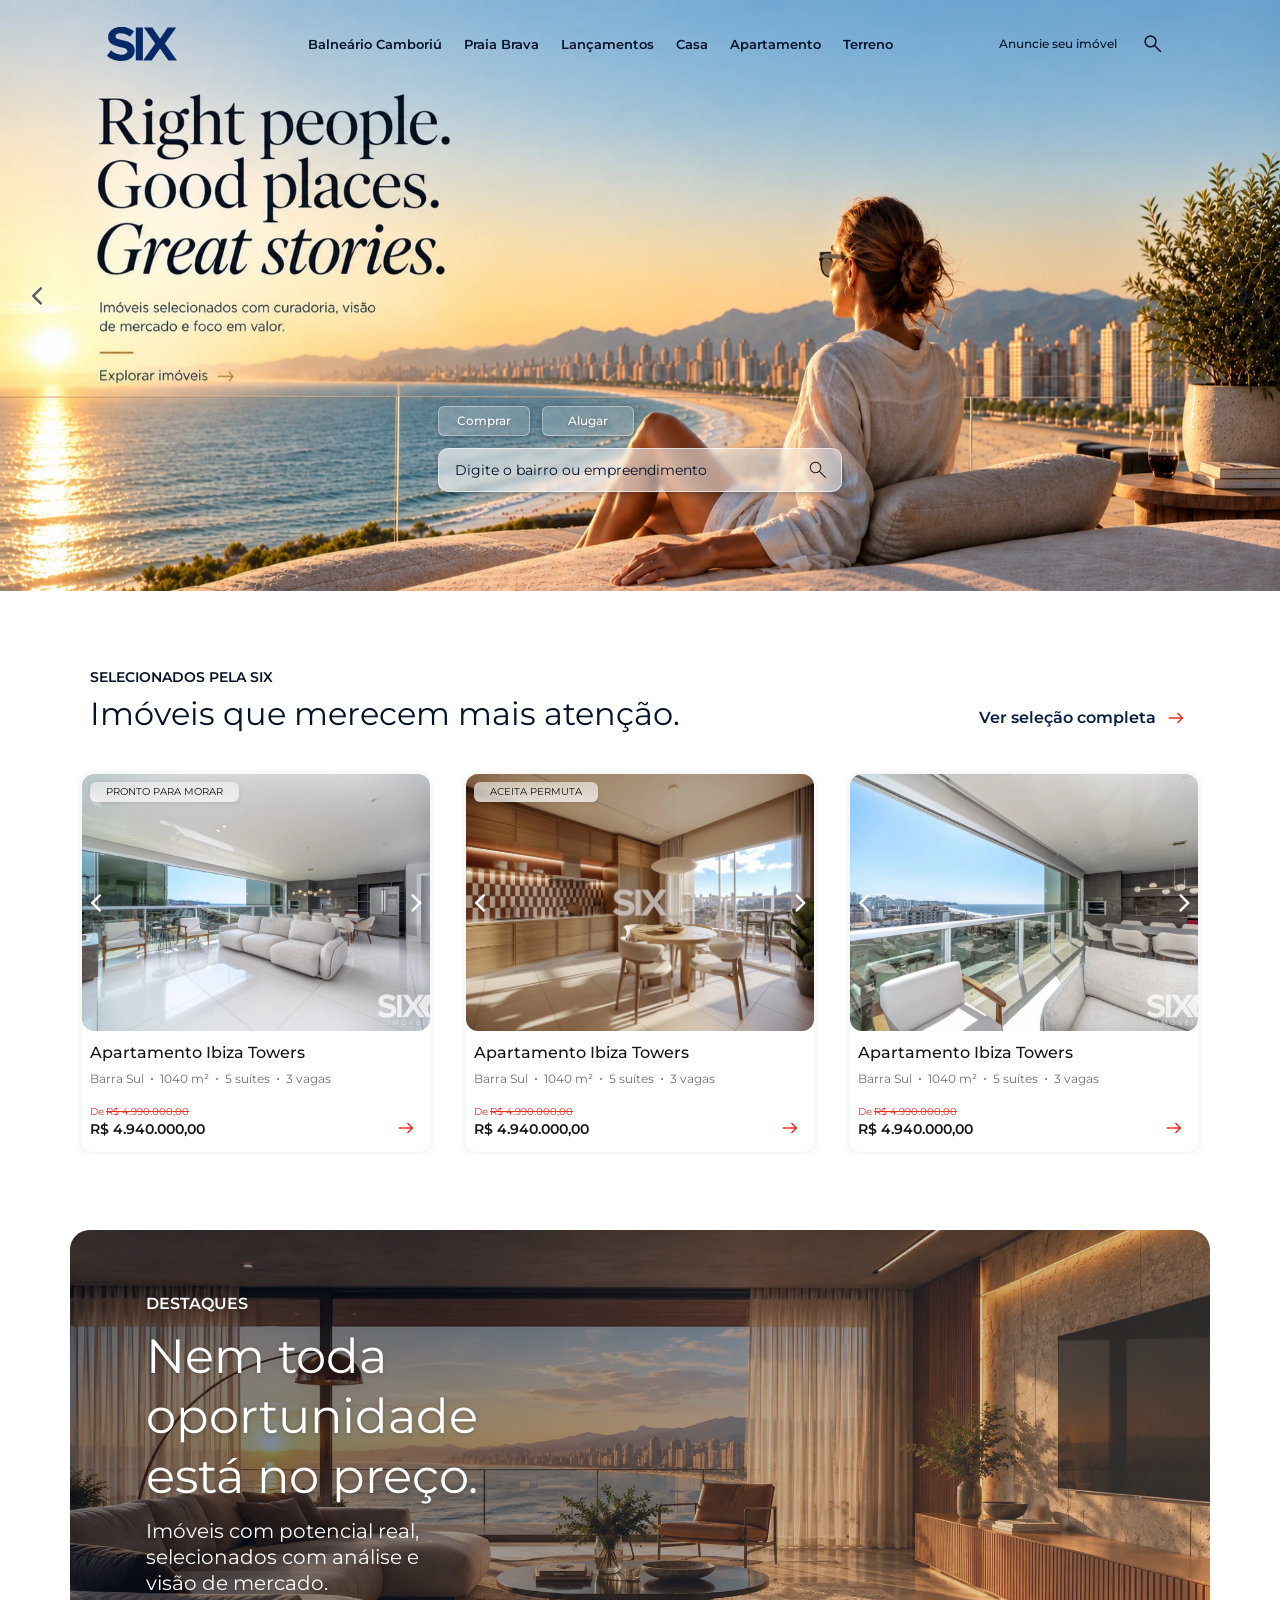
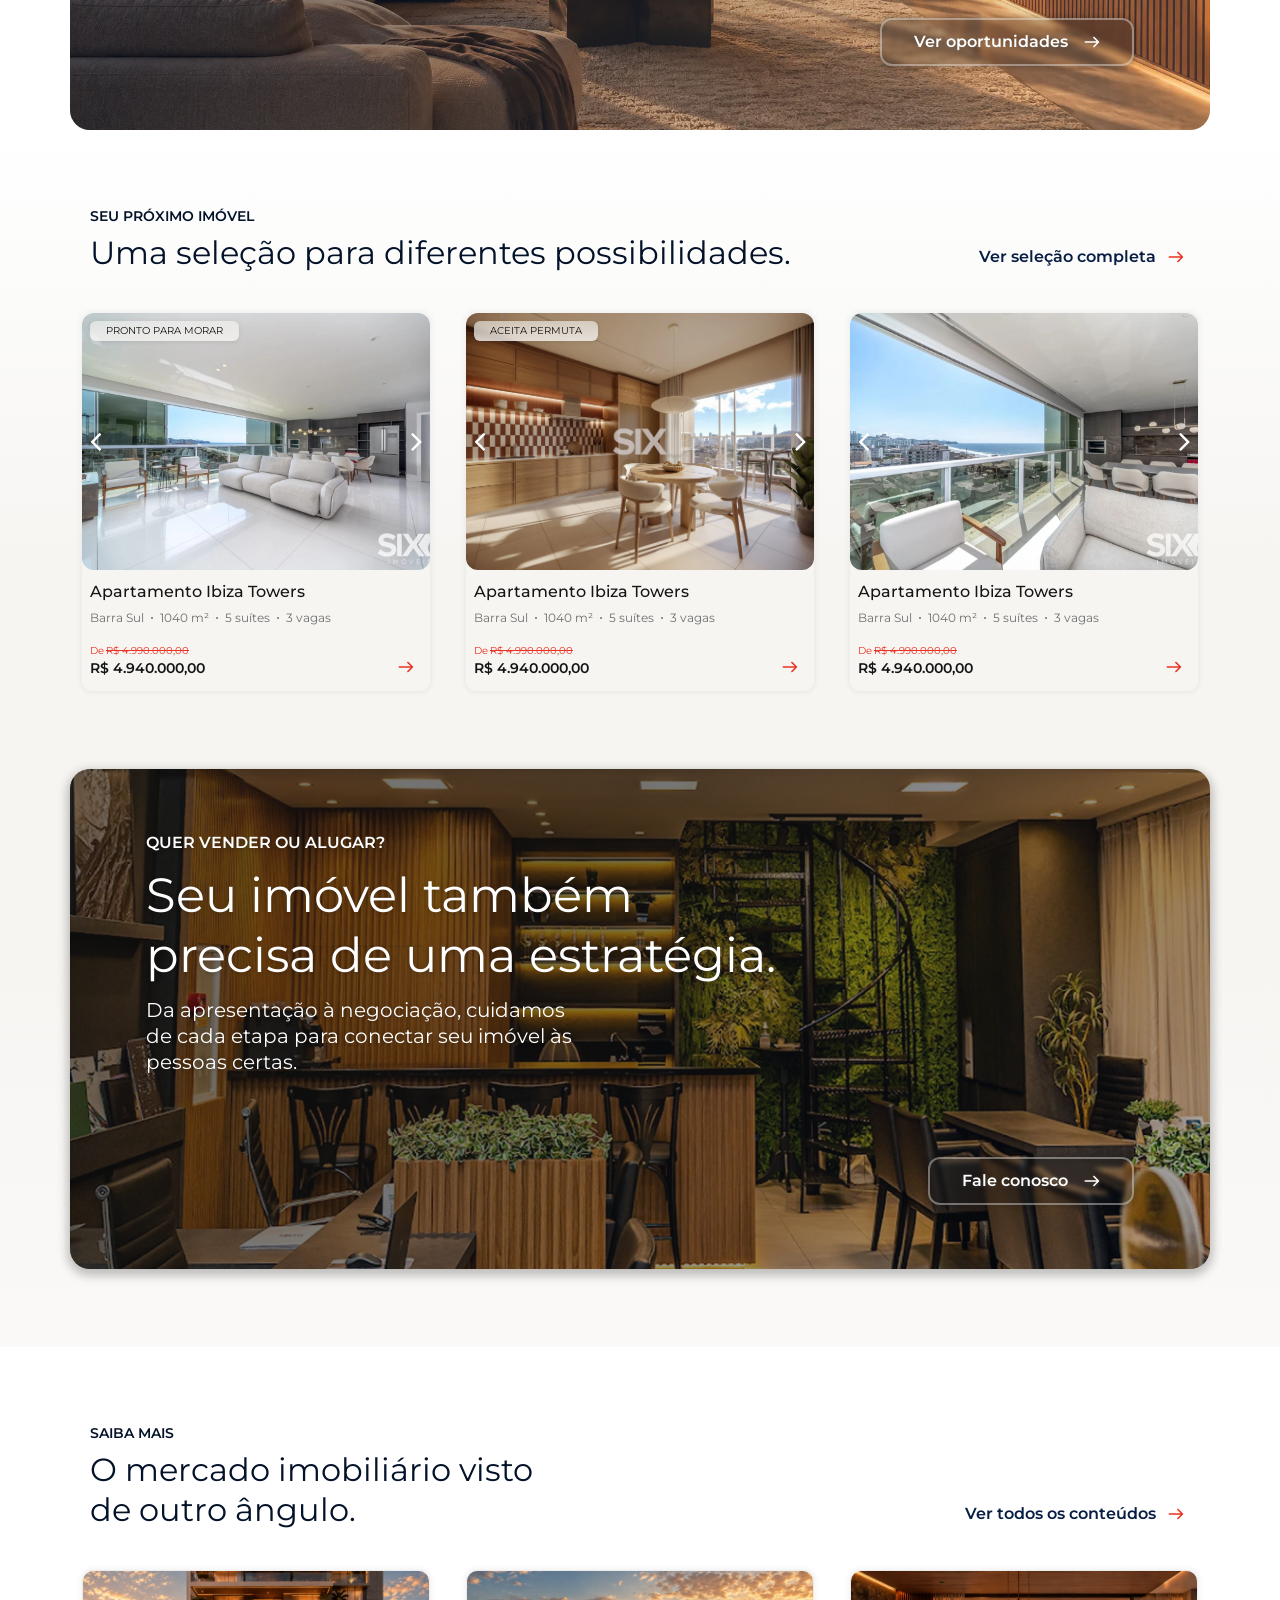
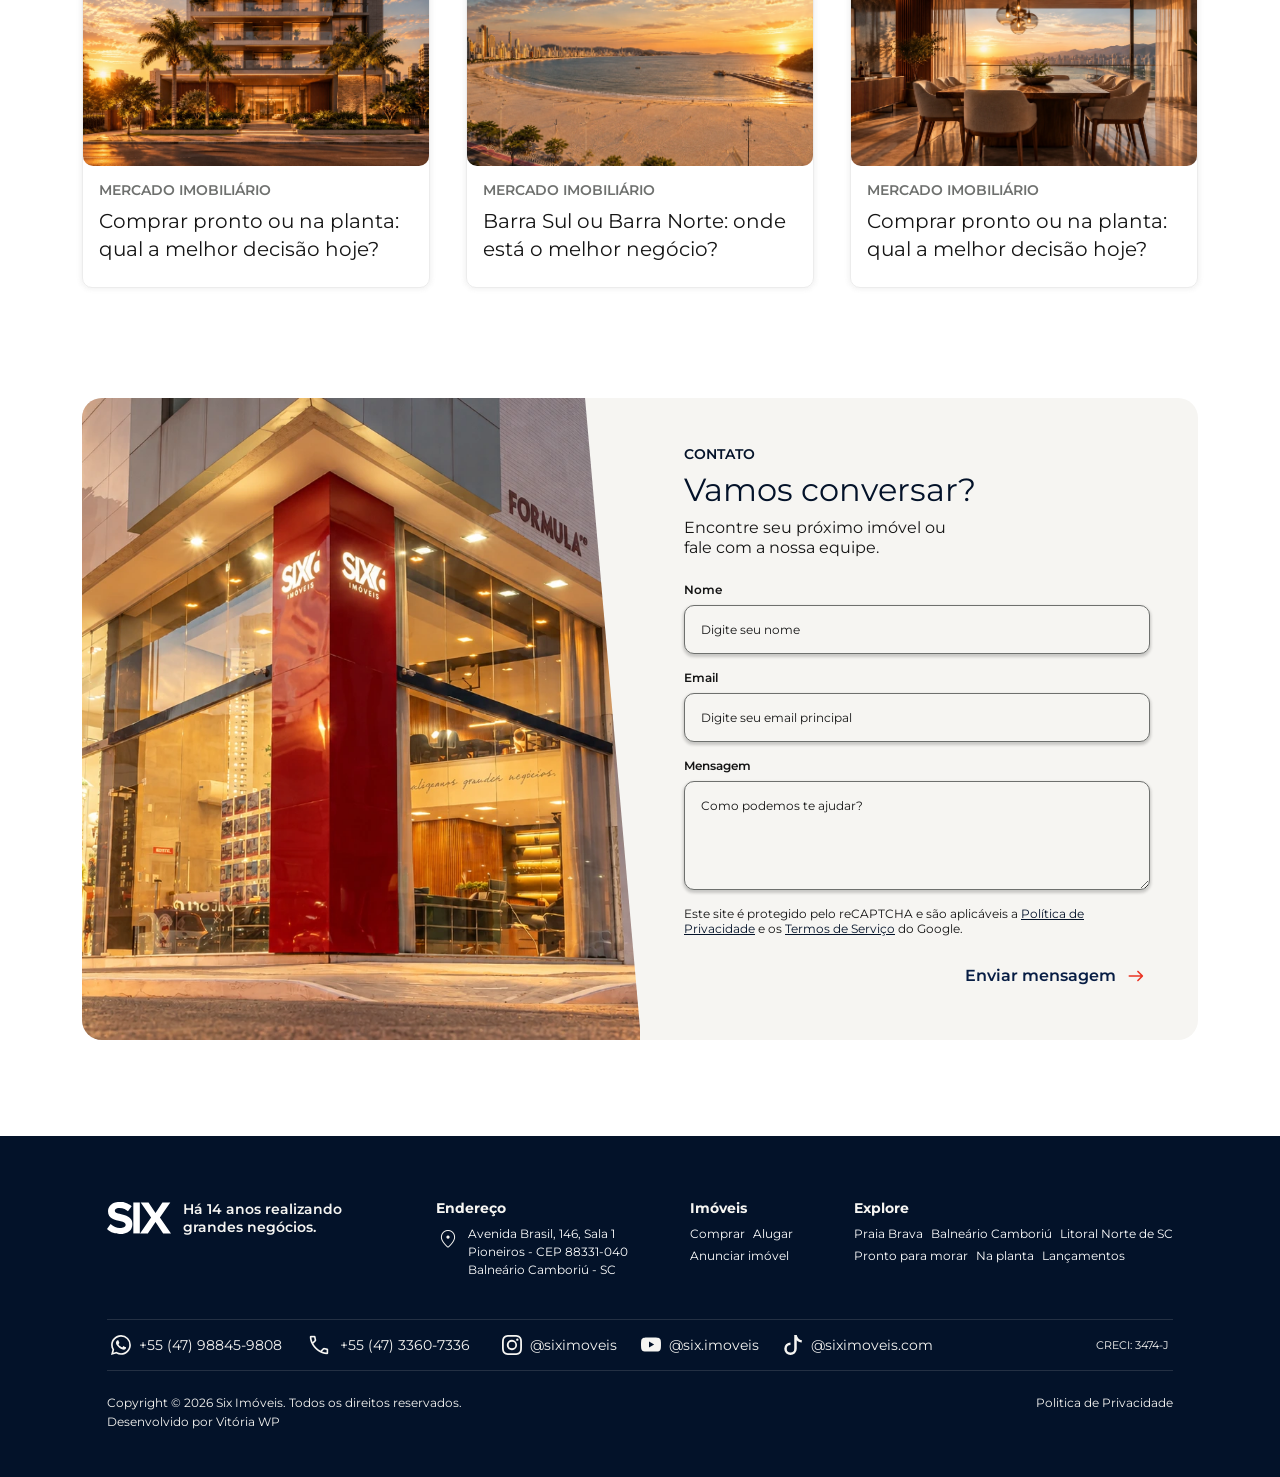
==== index.html @ e1a22540 "Libera versão 1.0" ====
<!DOCTYPE html>
<html data-bs-theme="light" lang="pt-br">

<head>
    <meta charset="utf-8">
    <meta name="viewport" content="width=device-width, initial-scale=1.0, shrink-to-fit=no">
    <title>six-imoveis</title>
    <link rel="apple-touch-icon" type="image/png" sizes="180x180" href="/assets/img/favicon/icon-180.png?h=b3e4c060cfcfaf40dd4bd05ecbf06dbb">
    <link rel="icon" type="image/png" sizes="24x18" href="/assets/img/favicon/icon-16.png?h=b3e4c060cfcfaf40dd4bd05ecbf06dbb">
    <link rel="icon" type="image/png" sizes="38x32" href="/assets/img/favicon/icon-32.png?h=b3e4c060cfcfaf40dd4bd05ecbf06dbb">
    <link rel="icon" type="image/png" sizes="180x180" href="/assets/img/favicon/icon-180.png?h=b3e4c060cfcfaf40dd4bd05ecbf06dbb">
    <link rel="icon" type="image/png" sizes="192x192" href="/assets/img/favicon/icon-192.png?h=5f967e8ef428de477c094c6b06216f01">
    <link rel="icon" type="image/png" sizes="512x512" href="/assets/img/favicon/icon-512.png?h=5f967e8ef428de477c094c6b06216f01">
    <link rel="stylesheet" href="/assets/bootstrap/css/bootstrap.min.css?h=1b1cb0e2be9a21f091a87691f20c6300">
    <link rel="stylesheet" href="/assets/fonts/font-awesome.min.css?h=33fe6d8f3148d10c2ff7ce3ff095dd41">
    <link rel="stylesheet" href="/assets/css/styles.min.css?h=ba7e8bfd78d99f3575f3b600f60552ce">
    <link rel="stylesheet" href="/assets/css/home.min.css?h=75e929d10692d745f4bae8949cd31a91">
    <link rel="stylesheet" href="https://fonts.googleapis.com/css2?family=Material+Symbols+Rounded:opsz,wght,FILL,GRAD@20..48,100..700,0..1,-50..200">
</head>

<body class="home-page">
    <div class="six-navbar" data-npp-widget="Menu">
        <nav class="navbar navbar-expand-lg">
            <div class="container-fluid"><a class="navbar-brand six-navbar__brand" href="/index.html"><br><img class="img-fluid" width="1055" height="523" src="/assets/img/logo-azul.svg?h=97219b4d55f92b9ffeee1691561ae479"></a>
                <div class="six-navbar__actions"><a class="six-navbar__announce" href="#">Anuncie seu imóvel</a><a class="six-navbar__icon-button" href="#" data-bs-toggle="offcanvas" data-bs-target="#six-top-filters"><span class="material-symbols-rounded regular">search</span></a></div><button class="btn navbar-toggler" type="button" data-bs-toggle="offcanvas" data-bs-target="#sixNavbarMenuMobile"><span class="material-symbols-rounded">menu</span></button>
                <div class="collapse navbar-collapse" id="sixNavbarMenu-1">
                    <ul class="navbar-nav six-navbar__navbar-nav">
                        <li class="nav-item"><a class="nav-link" href="#" data-bs-target="#six-top-filters" data-bs-toggle="offcanvas">Balneário Camboriú</a></li>
                        <li class="nav-item"><a class="nav-link" href="#" data-bs-target="#six-top-filters" data-bs-toggle="offcanvas">Praia Brava</a></li>
                        <li class="nav-item"><a class="nav-link" href="#" data-bs-target="#six-top-filters" data-bs-toggle="offcanvas">Lançamentos</a></li>
                        <li class="nav-item"><a class="nav-link" href="#" data-bs-target="#six-top-filters" data-bs-toggle="offcanvas">Casa</a></li>
                        <li class="nav-item"><a class="nav-link" href="#" data-bs-target="#six-top-filters" data-bs-toggle="offcanvas">Apartamento</a></li>
                        <li class="nav-item"><a class="nav-link" href="#" data-bs-target="#six-top-filters" data-bs-toggle="offcanvas">Terreno</a></li>
                    </ul>
                </div>
            </div>
        </nav>
        <div class="offcanvas offcanvas-start" tabindex="-1" id="sixNavbarMenuMobile-1">
            <div class="offcanvas-header"><a class="navbar-brand six-navbar__brand" href="#"><br><img class="img-fluid" width="1055" height="523" src="/assets/img/logo-azul.svg?h=97219b4d55f92b9ffeee1691561ae479"></a><button class="btn btn-close material-symbols-rounded" type="button" aria-label="Fechar" data-bs-dismiss="offcanvas" data-bs-target="#sixNavbarMenuMobile-1">close</button></div>
            <div class="offcanvas-body">
                <ul class="nav six-navbar__navbar-nav">
                    <li class="nav-item"><a class="nav-link" href="#">Balneário Camboriú</a></li>
                    <li class="nav-item"><a class="nav-link" href="#">Praia Brava</a></li>
                    <li class="nav-item"><a class="nav-link" href="#">Lançamentos</a></li>
                    <li class="nav-item"><a class="nav-link" href="#">Casa</a></li>
                    <li class="nav-item"><a class="nav-link" href="#">Apartamento</a></li>
                    <li class="nav-item"><a class="nav-link" href="#">Terreno</a></li>
                    <li class="nav-item"><a class="nav-link" href="#">Anuncie seu imóvel</a></li>
                </ul>
            </div>
        </div>
    </div>
    <header>
        <div class="splide" data-nwc-splide-type="loop" data-nwc-splide-autoplay="true" data-nwc-splide-pagination="true" data-nwc-splide-speed="1700" data-nwc-splide-interval="5000" data-nwc-splide-drag="true" data-nwc-splide-pause-on-hover="false" data-nwc-splide-pause-on-focus="false" data-nwc-splide-per-move="1" data-nwc-splide-per-page="1" data-nwc-splide-per-page-md="1" data-nwc-splide-per-page-xl="1" data-nwc-splide-per-page-xxl="1" data-nwc-splide-gap="0" data-nwc-splide-gap-md="0" data-nwc-splide-gap-xl="0" data-nwc-splide-gap-xxl="0" data-nwc-splide-focus="false" data-nwc-splide-cover="false" data-nwc-splide-auto-width="true" data-nwc-splide-rewind="false" data-nwc-splide-loading="false">
            <div class="splide__track">
                <div class="nwc-splide__loading"></div>
                <ul class="splide__list">
                    <li class="splide__slide"><img class="splide__slide-image--mobile" src="/assets/img/banner-home-mobile.webp?h=2d23ff9284d558b269c92a5915bd8119"><img class="splide__slide-image--desktop" src="/assets/img/banner-home-desktop.webp?h=6612f7b64eb18e4ea72921e721c21237"></li>
                </ul>
            </div>
            <div class="splide__arrows"><button class="splide__arrow splide__arrow--prev"><i class="fa fa-angle-left"></i></button><button class="splide__arrow splide__arrow--next"><i class="fa fa-angle-right"></i></button></div>
        </div>
        <div class="six-search">
            <ul class="six-search__buttons">
                <li><button class="btn six-search__buttons__button" type="button" data-bs-toggle="offcanvas" data-bs-target="#six-top-filters">Comprar</button></li>
                <li><button class="btn six-search__buttons__button" type="button" data-bs-toggle="offcanvas" data-bs-target="#six-top-filters">Alugar</button></li>
            </ul>
            <div class="six-filters__search-field"><input type="search" class="search-build" placeholder="Digite o bairro ou empreendimento" name="q"><button class="btn six-filters__search-field__action-button" type="submit"><span class="material-symbols-rounded">search</span></button></div>
        </div>
    </header>
    <main>
        <section class="main-showroom">
            <div class="container">
                <div class="row container-row">
                    <div class="col-12 col-lg-8 col-xl-9 section__header-column">
                        <div class="section__header">
                            <h2 class="section__header__title">Selecionados pela Six</h2>
                            <p class="section__header__subtitle">Imóveis que merecem mais atenção.</p>
                        </div>
                    </div>
                    <div class="col-12 section__main-column">
                        <div class="row property-cards-row" data-npp-order-by="RAND()" data-npp-fields="slug,images,title,sale,rental,address,price,moveInReadySite,openToExchangeSite,newDevelopmentSite,furnishedSite,offPlanSite,offerSite,offPlan,moveInReady,newDevelopment,openToExchange,offer,furnished" data-npp-showroom="properties" data-npp-limit="3" data-npp-remove-empty="4">
                            <div class="col-12 col-lg-4">
                                <div class="property-card">
                                    <div class="splide property-card__splide" data-nwc-splide-type="loop" data-nwc-splide-autoplay="false" data-nwc-splide-pagination="true" data-nwc-splide-speed="1200" data-nwc-splide-interval="5000" data-nwc-splide-drag="true" data-nwc-splide-loading="true">
                                        <div class="splide__track">
                                            <div class="nwc-splide__loading"></div>
                                            <ul class="splide__list">
                                                <li class="splide__slide"><img src="/assets/img/exemplos/imoveis/ap-1-1.webp?h=7d0341376bf4b86cbbc5497ffb7039d0" alt="" width="296" height="219"></li>
                                                <li class="splide__slide"><img width="1149" height="768" src="/assets/img/exemplos/imoveis/ap-1-2.webp?h=7d0341376bf4b86cbbc5497ffb7039d0" alt=""></li>
                                            </ul>
                                            <div class="property-card__tags">
                                                <p class="property-card__tag" data-property-card-tag-type="ready-to-move-in" data-npp-entity="moveInReadySite" data-npp-visibility="true" data-npp-remove-empty="parent">Pronto para morar</p>
                                            </div>
                                        </div>
                                        <div class="splide__arrows"><button class="splide__arrow splide__arrow--prev"><i class="fa fa-angle-left"></i></button><button class="splide__arrow splide__arrow--next"><i class="fa fa-angle-right"></i></button></div>
                                    </div><a class="property-card__content" href="/imovel.html" role="button" data-npp-entity="permalink" target="_blank">
                                        <div class="property-card__content-top">
                                            <h3 class="property-card__title" data-npp-entity="title">Apartamento Ibiza Towers</h3>
                                            <ul class="property-card__description-list">
                                                <li data-npp-entity="address[neighborhood]">Barra Sul</li>
                                                <li>1040 m²</li>
                                                <li>5 suítes</li>
                                                <li>3 vagas</li>
                                            </ul>
                                        </div>
                                        <p class="property-card__description__price"><span class="original-price"><span>De </span><span data-npp-entity="price[salePriceFull]" data-npp-remove-empty="parent" data-npp-format="money">R$ 4.990.000,00</span></span><span class="price"><span class="sr-only">&nbsp;Por&nbsp;</span><span data-npp-entity="price[salePrice]" data-npp-format="money">R$ 4.940.000,00</span></span></p><span class="material-symbols-rounded regular property-card__arrow">arrow_right_alt</span>
                                    </a>
                                </div>
                            </div>
                            <div class="col-12 col-lg-4">
                                <div class="property-card">
                                    <div class="splide property-card__splide" data-nwc-splide-type="loop" data-nwc-splide-autoplay="false" data-nwc-splide-pagination="true" data-nwc-splide-speed="1200" data-nwc-splide-interval="5000" data-nwc-splide-drag="true" data-nwc-splide-loading="true">
                                        <div class="splide__track">
                                            <div class="nwc-splide__loading"></div>
                                            <ul class="splide__list">
                                                <li class="splide__slide"><img src="/assets/img/exemplos/imoveis/ap-3-3.webp?h=7d0341376bf4b86cbbc5497ffb7039d0" alt="" width="296" height="219"></li>
                                                <li class="splide__slide"><img width="1149" height="768" src="/assets/img/exemplos/imoveis/ap-1-2.webp?h=7d0341376bf4b86cbbc5497ffb7039d0" alt=""></li>
                                            </ul>
                                            <div class="property-card__tags">
                                                <p class="property-card__tag" data-property-card-tag-type="accepts-barter" data-npp-entity="openToExchangeSite" data-npp-visibility="true">Aceita Permuta</p>
                                            </div>
                                        </div>
                                        <div class="splide__arrows"><button class="splide__arrow splide__arrow--prev"><i class="fa fa-angle-left"></i></button><button class="splide__arrow splide__arrow--next"><i class="fa fa-angle-right"></i></button></div>
                                    </div><a class="property-card__content" href="/imovel.html" role="button" data-npp-entity="permalink" target="_blank">
                                        <div class="property-card__content-top">
                                            <h3 class="property-card__title" data-npp-entity="title">Apartamento Ibiza Towers</h3>
                                            <ul class="property-card__description-list">
                                                <li data-npp-entity="address[neighborhood]">Barra Sul</li>
                                                <li>1040 m²</li>
                                                <li>5 suítes</li>
                                                <li>3 vagas</li>
                                            </ul>
                                        </div>
                                        <p class="property-card__description__price"><span class="original-price"><span>De </span><span data-npp-entity="price[salePriceFull]" data-npp-remove-empty="parent" data-npp-format="money">R$ 4.990.000,00</span></span><span class="price"><span class="sr-only">&nbsp;Por&nbsp;</span><span data-npp-entity="price[salePrice]" data-npp-format="money">R$ 4.940.000,00</span></span></p><span class="material-symbols-rounded regular property-card__arrow">arrow_right_alt</span>
                                    </a>
                                </div>
                            </div>
                            <div class="col-12 col-lg-4">
                                <div class="property-card">
                                    <div class="splide property-card__splide" data-nwc-splide-type="loop" data-nwc-splide-autoplay="false" data-nwc-splide-pagination="true" data-nwc-splide-speed="1200" data-nwc-splide-interval="5000" data-nwc-splide-drag="true" data-nwc-splide-loading="true">
                                        <div class="splide__track">
                                            <div class="nwc-splide__loading"></div>
                                            <ul class="splide__list">
                                                <li class="splide__slide"><img src="/assets/img/exemplos/imoveis/ap-1-2.webp?h=7d0341376bf4b86cbbc5497ffb7039d0" alt="" width="296" height="219"></li>
                                                <li class="splide__slide"><img width="1149" height="768" src="/assets/img/exemplos/imoveis/ap-1-2.webp?h=7d0341376bf4b86cbbc5497ffb7039d0" alt=""></li>
                                            </ul>
                                        </div>
                                        <div class="splide__arrows"><button class="splide__arrow splide__arrow--prev"><i class="fa fa-angle-left"></i></button><button class="splide__arrow splide__arrow--next"><i class="fa fa-angle-right"></i></button></div>
                                    </div><a class="property-card__content" href="/imovel.html" role="button" data-npp-entity="permalink" target="_blank">
                                        <div class="property-card__content-top">
                                            <h3 class="property-card__title" data-npp-entity="title">Apartamento Ibiza Towers</h3>
                                            <ul class="property-card__description-list">
                                                <li data-npp-entity="address[neighborhood]">Barra Sul</li>
                                                <li>1040 m²</li>
                                                <li>5 suítes</li>
                                                <li>3 vagas</li>
                                            </ul>
                                        </div>
                                        <p class="property-card__description__price"><span class="original-price"><span>De </span><span data-npp-entity="price[salePriceFull]" data-npp-remove-empty="parent" data-npp-format="money">R$ 4.990.000,00</span></span><span class="price"><span class="sr-only">&nbsp;Por&nbsp;</span><span data-npp-entity="price[salePrice]" data-npp-format="money">R$ 4.940.000,00</span></span></p><span class="material-symbols-rounded regular property-card__arrow">arrow_right_alt</span>
                                    </a>
                                </div>
                            </div>
                        </div>
                    </div>
                    <div class="col-12 col-lg-4 col-xl-3 section__buttons-column">
                        <div class="section__buttons"><a class="btn btn-primary" role="button" href="/imoveis.html">Ver seleção completa<span class="material-symbols-rounded regular">arrow_right_alt</span></a></div>
                    </div>
                </div>
            </div>
        </section>
        <section class="banner-section">
            <div class="container">
                <div class="row">
                    <div class="col">
                        <div class="banner-section__main row">
                            <div class="col-12 col-lg-7 col-xl-12 banner-section__main__content">
                                <h2 class="banner-section__main__title">Destaques</h2>
                                <p class="banner-section__main__subtitle">Nem toda oportunidade está no preço.</p>
                                <p class="banner-section__main__text">Imóveis com potencial real, selecionados com análise e visão de mercado. </p>
                            </div>
                            <div class="col-12 col-lg-5 col-xl-12 banner-section__main__button"><a class="btn banner-section__button" role="button">Ver oportunidades<span class="material-symbols-rounded regular">arrow_right_alt</span></a></div>
                        </div>
                    </div>
                </div>
            </div>
        </section>
        <section class="bg-gradient main-showroom">
            <div class="container">
                <div class="row container-row">
                    <div class="col-12 col-lg-8 col-xl-9 section__header-column">
                        <div class="section__header">
                            <h2 class="section__header__title">Seu próximo imóvel</h2>
                            <p class="section__header__subtitle">Uma seleção para diferentes possibilidades.</p>
                        </div>
                    </div>
                    <div class="col-12 section__main-column">
                        <div class="row property-cards-row" data-npp-order-by="RAND()" data-npp-fields="slug,images,title,sale,rental,address,price,moveInReadySite,openToExchangeSite,newDevelopmentSite,furnishedSite,offPlanSite,offerSite,offPlan,moveInReady,newDevelopment,openToExchange,offer,furnished" data-npp-showroom="properties" data-npp-limit="3" data-npp-remove-empty="4">
                            <div class="col-12 col-lg-4">
                                <div class="property-card">
                                    <div class="splide property-card__splide" data-nwc-splide-type="loop" data-nwc-splide-autoplay="false" data-nwc-splide-pagination="true" data-nwc-splide-speed="1200" data-nwc-splide-interval="5000" data-nwc-splide-drag="true" data-nwc-splide-loading="true">
                                        <div class="splide__track">
                                            <div class="nwc-splide__loading"></div>
                                            <ul class="splide__list">
                                                <li class="splide__slide"><img src="/assets/img/exemplos/imoveis/ap-1-1.webp?h=7d0341376bf4b86cbbc5497ffb7039d0" alt="" width="296" height="219"></li>
                                                <li class="splide__slide"><img width="1149" height="768" src="/assets/img/exemplos/imoveis/ap-1-2.webp?h=7d0341376bf4b86cbbc5497ffb7039d0" alt=""></li>
                                            </ul>
                                            <div class="property-card__tags">
                                                <p class="property-card__tag" data-property-card-tag-type="ready-to-move-in" data-npp-entity="moveInReadySite" data-npp-visibility="true" data-npp-remove-empty="parent">Pronto para morar</p>
                                            </div>
                                        </div>
                                        <div class="splide__arrows"><button class="splide__arrow splide__arrow--prev"><i class="fa fa-angle-left"></i></button><button class="splide__arrow splide__arrow--next"><i class="fa fa-angle-right"></i></button></div>
                                    </div><a class="property-card__content" href="/imovel.html" role="button" data-npp-entity="permalink" target="_blank">
                                        <div class="property-card__content-top">
                                            <h3 class="property-card__title" data-npp-entity="title">Apartamento Ibiza Towers</h3>
                                            <ul class="property-card__description-list">
                                                <li data-npp-entity="address[neighborhood]">Barra Sul</li>
                                                <li>1040 m²</li>
                                                <li>5 suítes</li>
                                                <li>3 vagas</li>
                                            </ul>
                                        </div>
                                        <p class="property-card__description__price"><span class="original-price"><span>De </span><span data-npp-entity="price[salePriceFull]" data-npp-remove-empty="parent" data-npp-format="money">R$ 4.990.000,00</span></span><span class="price"><span class="sr-only">&nbsp;Por&nbsp;</span><span data-npp-entity="price[salePrice]" data-npp-format="money">R$ 4.940.000,00</span></span></p><span class="material-symbols-rounded regular property-card__arrow">arrow_right_alt</span>
                                    </a>
                                </div>
                            </div>
                            <div class="col-12 col-lg-4">
                                <div class="property-card">
                                    <div class="splide property-card__splide" data-nwc-splide-type="loop" data-nwc-splide-autoplay="false" data-nwc-splide-pagination="true" data-nwc-splide-speed="1200" data-nwc-splide-interval="5000" data-nwc-splide-drag="true" data-nwc-splide-loading="true">
                                        <div class="splide__track">
                                            <div class="nwc-splide__loading"></div>
                                            <ul class="splide__list">
                                                <li class="splide__slide"><img src="/assets/img/exemplos/imoveis/ap-3-3.webp?h=7d0341376bf4b86cbbc5497ffb7039d0" alt="" width="296" height="219"></li>
                                                <li class="splide__slide"><img width="1149" height="768" src="/assets/img/exemplos/imoveis/ap-1-2.webp?h=7d0341376bf4b86cbbc5497ffb7039d0" alt=""></li>
                                            </ul>
                                            <div class="property-card__tags">
                                                <p class="property-card__tag" data-property-card-tag-type="accepts-barter" data-npp-entity="openToExchangeSite" data-npp-visibility="true">Aceita Permuta</p>
                                            </div>
                                        </div>
                                        <div class="splide__arrows"><button class="splide__arrow splide__arrow--prev"><i class="fa fa-angle-left"></i></button><button class="splide__arrow splide__arrow--next"><i class="fa fa-angle-right"></i></button></div>
                                    </div><a class="property-card__content" href="/imovel.html" role="button" data-npp-entity="permalink" target="_blank">
                                        <div class="property-card__content-top">
                                            <h3 class="property-card__title" data-npp-entity="title">Apartamento Ibiza Towers</h3>
                                            <ul class="property-card__description-list">
                                                <li data-npp-entity="address[neighborhood]">Barra Sul</li>
                                                <li>1040 m²</li>
                                                <li>5 suítes</li>
                                                <li>3 vagas</li>
                                            </ul>
                                        </div>
                                        <p class="property-card__description__price"><span class="original-price"><span>De </span><span data-npp-entity="price[salePriceFull]" data-npp-remove-empty="parent" data-npp-format="money">R$ 4.990.000,00</span></span><span class="price"><span class="sr-only">&nbsp;Por&nbsp;</span><span data-npp-entity="price[salePrice]" data-npp-format="money">R$ 4.940.000,00</span></span></p><span class="material-symbols-rounded regular property-card__arrow">arrow_right_alt</span>
                                    </a>
                                </div>
                            </div>
                            <div class="col-12 col-lg-4">
                                <div class="property-card">
                                    <div class="splide property-card__splide" data-nwc-splide-type="loop" data-nwc-splide-autoplay="false" data-nwc-splide-pagination="true" data-nwc-splide-speed="1200" data-nwc-splide-interval="5000" data-nwc-splide-drag="true" data-nwc-splide-loading="true">
                                        <div class="splide__track">
                                            <div class="nwc-splide__loading"></div>
                                            <ul class="splide__list">
                                                <li class="splide__slide"><img src="/assets/img/exemplos/imoveis/ap-1-2.webp?h=7d0341376bf4b86cbbc5497ffb7039d0" alt="" width="296" height="219"></li>
                                                <li class="splide__slide"><img width="1149" height="768" src="/assets/img/exemplos/imoveis/ap-1-2.webp?h=7d0341376bf4b86cbbc5497ffb7039d0" alt=""></li>
                                            </ul>
                                        </div>
                                        <div class="splide__arrows"><button class="splide__arrow splide__arrow--prev"><i class="fa fa-angle-left"></i></button><button class="splide__arrow splide__arrow--next"><i class="fa fa-angle-right"></i></button></div>
                                    </div><a class="property-card__content" href="/imovel.html" role="button" data-npp-entity="permalink" target="_blank">
                                        <div class="property-card__content-top">
                                            <h3 class="property-card__title" data-npp-entity="title">Apartamento Ibiza Towers</h3>
                                            <ul class="property-card__description-list">
                                                <li data-npp-entity="address[neighborhood]">Barra Sul</li>
                                                <li>1040 m²</li>
                                                <li>5 suítes</li>
                                                <li>3 vagas</li>
                                            </ul>
                                        </div>
                                        <p class="property-card__description__price"><span class="original-price"><span>De </span><span data-npp-entity="price[salePriceFull]" data-npp-remove-empty="parent" data-npp-format="money">R$ 4.990.000,00</span></span><span class="price"><span class="sr-only">&nbsp;Por&nbsp;</span><span data-npp-entity="price[salePrice]" data-npp-format="money">R$ 4.940.000,00</span></span></p><span class="material-symbols-rounded regular property-card__arrow">arrow_right_alt</span>
                                    </a>
                                </div>
                            </div>
                        </div>
                    </div>
                    <div class="col-12 col-lg-4 col-xl-3 section__buttons-column">
                        <div class="section__buttons"><a class="btn btn-primary" role="button" href="/imoveis.html">Ver seleção completa<span class="material-symbols-rounded regular">arrow_right_alt</span></a></div>
                    </div>
                </div>
            </div>
        </section>
        <section class="banner-section list-your-property">
            <div class="nwc-parallax" data-nwc-parallax="true">
                <div class="nwc-parallax-content"></div>
            </div>
            <div class="container">
                <div class="row">
                    <div class="col">
                        <div class="banner-section__main row">
                            <div class="col-12 banner-section__image-column"><img src="/assets/img/venda-ou-alugue.webp?h=72810f4b81ed85038f905ddd1312e892"></div>
                            <div class="col-12 banner-section__main__content">
                                <h2 class="banner-section__main__title">Quer vender ou alugar?</h2>
                                <p class="banner-section__main__subtitle">Seu imóvel também precisa de uma estratégia.</p>
                                <p class="banner-section__main__text">Da apresentação à negociação, cuidamos de cada etapa para conectar seu imóvel às pessoas certas.</p>
                            </div>
                            <div class="col-12 banner-section__main__button"><a class="btn banner-section__button" role="button">Fale conosco<span class="material-symbols-rounded regular">arrow_right_alt</span></a></div>
                        </div>
                    </div>
                </div>
            </div>
        </section>
        <section class="blog-section">
            <div class="container">
                <div class="row container-row">
                    <div class="col-12 col-lg-8 col-xl-9 section__header-column">
                        <div class="section__header">
                            <h2 class="section__header__title">Saiba mais</h2>
                            <p class="section__header__subtitle">O mercado imobiliário visto de outro ângulo.</p>
                        </div>
                    </div>
                    <div class="col-12 section__main-column">
                        <div class="row blog__cards-row" data-npp-order-by="RAND()" data-npp-fields="slug,images,title,sale,rental,address,price,moveInReadySite,openToExchangeSite,newDevelopmentSite,furnishedSite,offPlanSite,offerSite,offPlan,moveInReady,newDevelopment,openToExchange,offer,furnished" data-npp-showroom="properties" data-npp-limit="3" data-npp-remove-empty="4">
                            <div class="col-12 col-lg-4"><a class="blog__post-card" href="/imovel.html" role="button" data-npp-entity="permalink" target="_blank"><img class="blog__post-card__image" src="/assets/img/fachada-predio.webp?h=58b76b962a2927fd3f14fb9f626bc0d4" width="936" height="527">
                                    <div class="blog__post-card__content">
                                        <div class="blog__post-card__content-top">
                                            <h3 class="blog__post-card__title" data-npp-entity="title">Comprar pronto ou na planta: qual a melhor decisão hoje?</h3>
                                            <p class="blog__post-card__category">Mercado imobiliário</p>
                                        </div>
                                    </div>
                                </a></div>
                            <div class="col-12 col-lg-4"><a class="blog__post-card" href="/imovel.html" role="button" data-npp-entity="permalink" target="_blank"><img class="blog__post-card__image" src="/assets/img/frente-mar-nascer-do-sol.webp?h=6a2598aa4895c5a93a5b73c5222be85d" width="936" height="527">
                                    <div class="blog__post-card__content">
                                        <div class="blog__post-card__content-top">
                                            <h3 class="blog__post-card__title" data-npp-entity="title">Barra Sul ou Barra Norte: onde está o melhor negócio?</h3>
                                            <p class="blog__post-card__category">Mercado imobiliário</p>
                                        </div>
                                    </div>
                                </a></div>
                            <div class="col-12 col-lg-4"><a class="blog__post-card" href="/imovel.html" role="button" data-npp-entity="permalink" target="_blank"><img class="blog__post-card__image" src="/assets/img/exemplos/apartamento.webp?h=6be8143561d30c0eb3df0db2fce216bb" width="936" height="527">
                                    <div class="blog__post-card__content">
                                        <div class="blog__post-card__content-top">
                                            <h3 class="blog__post-card__title" data-npp-entity="title">Comprar pronto ou na planta: qual a melhor decisão hoje?</h3>
                                            <p class="blog__post-card__category">Mercado imobiliário</p>
                                        </div>
                                    </div>
                                </a></div>
                        </div>
                        <div class="splide blog__cards-splide" data-nwc-splide-type="slide" data-nwc-splide-autoplay="false" data-nwc-splide-pagination="false" data-nwc-splide-speed="1200" data-nwc-splide-gap="24" data-nwc-splide-gap-md="0">
                            <div class="splide__track">
                                <div class="nwc-splide__loading"></div>
                                <ul class="splide__list">
                                    <li class="splide__slide"><a class="blog__post-card" href="/imovel.html" role="button" data-npp-entity="permalink" target="_blank"><img class="blog__post-card__image" src="/assets/img/fachada-predio.webp?h=58b76b962a2927fd3f14fb9f626bc0d4" width="936" height="527">
                                            <div class="blog__post-card__content">
                                                <div class="blog__post-card__content-top">
                                                    <h3 class="blog__post-card__title" data-npp-entity="title">Comprar pronto ou na planta: qual a melhor decisão hoje?</h3>
                                                    <p class="blog__post-card__category">Mercado imobiliário</p>
                                                </div>
                                            </div>
                                        </a></li>
                                    <li class="splide__slide"><a class="blog__post-card" href="/imovel.html" role="button" data-npp-entity="permalink" target="_blank"><img class="blog__post-card__image" src="/assets/img/frente-mar-nascer-do-sol.webp?h=6a2598aa4895c5a93a5b73c5222be85d" width="936" height="527">
                                            <div class="blog__post-card__content">
                                                <div class="blog__post-card__content-top">
                                                    <h3 class="blog__post-card__title" data-npp-entity="title">Barra Sul ou Barra Norte: onde está o melhor negócio?</h3>
                                                    <p class="blog__post-card__category">Mercado imobiliário</p>
                                                </div>
                                            </div>
                                        </a></li>
                                    <li class="splide__slide"><a class="blog__post-card" href="/imovel.html" role="button" data-npp-entity="permalink" target="_blank"><img class="blog__post-card__image" src="/assets/img/exemplos/apartamento.webp?h=6be8143561d30c0eb3df0db2fce216bb" width="936" height="527">
                                            <div class="blog__post-card__content">
                                                <div class="blog__post-card__content-top">
                                                    <h3 class="blog__post-card__title" data-npp-entity="title">Comprar pronto ou na planta: qual a melhor decisão hoje?</h3>
                                                    <p class="blog__post-card__category">Mercado imobiliário</p>
                                                </div>
                                            </div>
                                        </a></li>
                                </ul>
                            </div>
                        </div>
                    </div>
                    <div class="col-12 col-lg-4 col-xl-3 section__buttons-column">
                        <div class="section__buttons"><a class="btn btn-primary" role="button" href="/imoveis.html">Ver todos os conteúdos<span class="material-symbols-rounded regular">arrow_right_alt</span></a></div>
                    </div>
                </div>
            </div>
        </section>
        <section class="contact-section">
            <div class="container">
                <div class="contact">
                    <div class="row">
                        <div class="col col-lg-6 contact__image-column"><img width="1124" height="914" class="contact__image" src="/assets/img/fachada-six-imoveis.webp?h=e71eb29657902a55c82b05c6ff546260"><img class="contact__image-frame" src="/assets/img/moldura-da-imagem-no-formulario-de-contato.svg?h=0ae4b19210ed3817d6185ebc3929803b"></div>
                        <div class="col col-lg-6">
                            <div class="contact__main">
                                <div class="section__header">
                                    <h2 class="section__header__title">Contato</h2>
                                    <p class="section__header__subtitle">Vamos conversar?</p>
                                    <p class="section__header__text">Encontre seu próximo imóvel ou <br>fale com a nossa equipe.</p>
                                </div>
                                <form class="contact__form nwc-form" data-nwl-email="true" data-nwl-destination="contato@email.com.br" data-nwl-subject="Assunto do email">
                                    <div class="col-12"><label class="col-form-label nwc-field"><span class="nwc-field__label">Nome</span><input class="form-control nwc-field__input" type="text" name="Nome" required="" placeholder="Digite seu nome"></label></div>
                                    <div class="col-12"><label class="col-form-label nwc-field"><span class="nwc-field__label">Email</span><input class="form-control nwc-field__input" type="text" name="Email" required="" placeholder="Digite seu email principal"></label></div>
                                    <div class="col-12 position-relative"><label class="form-label nwc-field"><span class="nwc-field__label">Mensagem</span><textarea class="nwc-field__input" name="Mensagem" required="" rows="5" placeholder="Como podemos te ajudar?"></textarea></label><input class="form-control nwc-field__find-out" type="text" placeholder="Como conheceu" name="como-conheceu" tabindex="-1"></div>
                                    <div class="col-12">
                                        <p class="nwc-form__terms" data-npp-plugin="Recaptcha">Este site é protegido pelo reCAPTCHA e são aplicáveis a <a href="https://policies.google.com/privacy" target="_blank">Política de Privacidade</a>&nbsp;e os <a href="https://policies.google.com/terms" target="_blank">Termos de Serviço</a>&nbsp;do Google.</p>
                                    </div>
                                    <div class="col-12 nwc-form__submit-column"><button class="btn btn-primary" type="submit"><span>Enviar mensagem</span><span class="material-symbols-rounded regular">arrow_right_alt</span><span class="spinner-border spinner-border-sm" role="status"></span></button></div>
                                </form>
                            </div>
                        </div>
                    </div>
                </div>
            </div>
        </section>
    </main>
    <footer>
        <div class="container-fluid">
            <div class="row six-footer__main-row">
                <div class="col-12 col-lg-3 col-xl-auto col-xxl-3 six-footer__brand-column">
                    <div>
                        <div><a class="six-footer__brand-column__brand" href="/index.html"><img width="1055" height="523" src="/assets/img/logo-branca.svg?h=d3f297437c9824696051bc83d61cfc0f"></a>
                            <p class="six-footer__brand-column__creci">CRECI: 3474-J</p>
                        </div>
                        <p class="six-footer__brand-column__phrase"><span>Há 14 anos realizando</span><span>grandes negócios.</span></p>
                    </div>
                </div>
                <div class="col-12 col-lg-auto col-xl col-xxl six-footer__address-column">
                    <div class="six-footer__item-wrapper">
                        <div>
                            <h2 class="six-footer__title">Endereço</h2>
                            <div class="six-footer__address-link"><span class="six-footer__address-link__icon material-symbols-rounded">location_on</span><a class="six-footer__link" href="#" target="_blank">Avenida Brasil, 146, Sala 1<br>Pioneiros - CEP 88331-040<br>Balneário Camboriú - SC</a></div>
                        </div>
                    </div>
                </div>
                <div class="col-12 col-lg col-xl-6 col-xxl-6 six-footer__navigation-column">
                    <div id="six-footer__navigation-column--desktop">
                        <div class="six-footer__item-wrapper">
                            <div>
                                <h2 class="six-footer__title">Imóveis</h2>
                                <div class="six-footer__item__links-wrapper">
                                    <div class="six-footer__item__links-line"><a class="six-footer__link" href="#">Comprar</a><a class="six-footer__link" href="#">Alugar</a></div>
                                    <div class="six-footer__item__links-line"><a class="six-footer__link" href="#">Anunciar imóvel</a></div>
                                </div>
                            </div>
                        </div>
                        <div class="six-footer__item-wrapper">
                            <div>
                                <h2 class="six-footer__title">Explore</h2>
                                <div class="six-footer__item__links-wrapper">
                                    <div class="six-footer__item__links-line"><a class="six-footer__link" href="#">Praia Brava</a><a class="six-footer__link" href="#">Balneário Camboriú</a><a class="six-footer__link" href="#">Litoral Norte de SC</a></div>
                                    <div class="six-footer__item__links-line"><a class="six-footer__link" href="#">Pronto para morar</a><a class="six-footer__link" href="#">Na planta</a><a class="six-footer__link" href="#">Lançamentos</a></div>
                                </div>
                            </div>
                        </div>
                    </div>
                    <div class="accordion" role="tablist" id="six-footer__navigation-column--mobile">
                        <div class="accordion-item">
                            <h2 class="accordion-header" role="tab"><button class="accordion-button collapsed six-footer__title" type="button" data-bs-toggle="collapse" data-bs-target="#six-footer__navigation-column--mobile .item-1" aria-expanded="false" aria-controls="six-footer__navigation-column--mobile .item-1">Imóveis</button></h2>
                            <div class="accordion-collapse collapse item-1" role="tabpanel" data-bs-parent="#six-footer__navigation-column--mobile">
                                <div class="accordion-body">
                                    <div class="six-footer__navigation-link"><span class="six-footer__navigation-link__icon material-symbols-rounded">keyboard_arrow_right</span><a href="#" target="_blank">Alugar</a></div>
                                    <div class="six-footer__navigation-link"><span class="six-footer__navigation-link__icon material-symbols-rounded">keyboard_arrow_right</span><a href="#" target="_blank">Comprar</a></div>
                                    <div class="six-footer__navigation-link"><span class="six-footer__navigation-link__icon material-symbols-rounded">keyboard_arrow_right</span><a href="#" target="_blank">Anunciar imóvel</a></div>
                                </div>
                            </div>
                        </div>
                        <div class="accordion-item">
                            <h2 class="accordion-header" role="tab"><button class="accordion-button collapsed six-footer__title" type="button" data-bs-toggle="collapse" data-bs-target="#six-footer__navigation-column--mobile .item-2" aria-expanded="false" aria-controls="six-footer__navigation-column--mobile .item-2">Explore</button></h2>
                            <div class="accordion-collapse collapse item-2" role="tabpanel" data-bs-parent="#six-footer__navigation-column--mobile">
                                <div class="accordion-body">
                                    <div class="six-footer__navigation-link"><span class="six-footer__navigation-link__icon material-symbols-rounded">keyboard_arrow_right</span><a href="#" target="_blank">Praia Brava</a></div>
                                    <div class="six-footer__navigation-link"><span class="six-footer__navigation-link__icon material-symbols-rounded">keyboard_arrow_right</span><a href="#" target="_blank">Balneário Camboriú</a></div>
                                    <div class="six-footer__navigation-link"><span class="six-footer__navigation-link__icon material-symbols-rounded">keyboard_arrow_right</span><a href="#" target="_blank">Litoral Norte de SC</a></div>
                                    <div class="six-footer__navigation-link"><span class="six-footer__navigation-link__icon material-symbols-rounded">keyboard_arrow_right</span><a href="#" target="_blank">Lançamentos</a></div>
                                    <div class="six-footer__navigation-link"><span class="six-footer__navigation-link__icon material-symbols-rounded">keyboard_arrow_right</span><a href="#" target="_blank">Na planta</a></div>
                                    <div class="six-footer__navigation-link"><span class="six-footer__navigation-link__icon material-symbols-rounded">keyboard_arrow_right</span><a href="#" target="_blank">Pronto para morar</a></div>
                                </div>
                            </div>
                        </div>
                    </div>
                </div>
                <div class="col-12 col-lg-auto six-footer__contact-column six-footer__contact-column--phone">
                    <div class="six-footer__contact-links">
                        <div class="six-footer__contact-link"><span class="six-footer__contact-link__icon"><svg class="bi bi-whatsapp" xmlns="http://www.w3.org/2000/svg" width="1em" height="1em" fill="currentColor" viewBox="0 0 16 16">
                                    <path d="M13.601 2.326A7.85 7.85 0 0 0 7.994 0C3.627 0 .068 3.558.064 7.926c0 1.399.366 2.76 1.057 3.965L0 16l4.204-1.102a7.9 7.9 0 0 0 3.79.965h.004c4.368 0 7.926-3.558 7.93-7.93A7.9 7.9 0 0 0 13.6 2.326zM7.994 14.521a6.6 6.6 0 0 1-3.356-.92l-.24-.144-2.494.654.666-2.433-.156-.251a6.56 6.56 0 0 1-1.007-3.505c0-3.626 2.957-6.584 6.591-6.584a6.56 6.56 0 0 1 4.66 1.931 6.56 6.56 0 0 1 1.928 4.66c-.004 3.639-2.961 6.592-6.592 6.592m3.615-4.934c-.197-.099-1.17-.578-1.353-.646-.182-.065-.315-.099-.445.099-.133.197-.513.646-.627.775-.114.133-.232.148-.43.05-.197-.1-.836-.308-1.592-.985-.59-.525-.985-1.175-1.103-1.372-.114-.198-.011-.304.088-.403.087-.088.197-.232.296-.346.1-.114.133-.198.198-.33.065-.134.034-.248-.015-.347-.05-.099-.445-1.076-.612-1.47-.16-.389-.323-.335-.445-.34-.114-.007-.247-.007-.38-.007a.73.73 0 0 0-.529.247c-.182.198-.691.677-.691 1.654s.71 1.916.81 2.049c.098.133 1.394 2.132 3.383 2.992.47.205.84.326 1.129.418.475.152.904.129 1.246.08.38-.058 1.171-.48 1.338-.943.164-.464.164-.86.114-.943-.049-.084-.182-.133-.38-.232"></path>
                                </svg></span><a href="#" target="_blank">+55 (47) 98845-9808</a></div>
                        <div class="six-footer__contact-link"><span class="six-footer__contact-link__icon material-symbols-rounded regular" style="transform: scaleX(-1);">phone_enabled</span><a href="#" target="_blank">+55 (47) 3360-7336</a></div>
                    </div>
                </div>
                <div class="col-12 col-lg-auto six-footer__contact-column six-footer__contact-column--social-media">
                    <div class="six-footer__contact-links">
                        <div class="six-footer__contact-link"><span class="six-footer__contact-link__icon"><svg class="bi bi-instagram" xmlns="http://www.w3.org/2000/svg" width="1em" height="1em" fill="currentColor" viewBox="0 0 16 16">
                                    <path d="M8 0C5.829 0 5.556.01 4.703.048 3.85.088 3.269.222 2.76.42a3.9 3.9 0 0 0-1.417.923A3.9 3.9 0 0 0 .42 2.76C.222 3.268.087 3.85.048 4.7.01 5.555 0 5.827 0 8.001c0 2.172.01 2.444.048 3.297.04.852.174 1.433.372 1.942.205.526.478.972.923 1.417.444.445.89.719 1.416.923.51.198 1.09.333 1.942.372C5.555 15.99 5.827 16 8 16s2.444-.01 3.298-.048c.851-.04 1.434-.174 1.943-.372a3.9 3.9 0 0 0 1.416-.923c.445-.445.718-.891.923-1.417.197-.509.332-1.09.372-1.942C15.99 10.445 16 10.173 16 8s-.01-2.445-.048-3.299c-.04-.851-.175-1.433-.372-1.941a3.9 3.9 0 0 0-.923-1.417A3.9 3.9 0 0 0 13.24.42c-.51-.198-1.092-.333-1.943-.372C10.443.01 10.172 0 7.998 0zm-.717 1.442h.718c2.136 0 2.389.007 3.232.046.78.035 1.204.166 1.486.275.373.145.64.319.92.599s.453.546.598.92c.11.281.24.705.275 1.485.039.843.047 1.096.047 3.231s-.008 2.389-.047 3.232c-.035.78-.166 1.203-.275 1.485a2.5 2.5 0 0 1-.599.919c-.28.28-.546.453-.92.598-.28.11-.704.24-1.485.276-.843.038-1.096.047-3.232.047s-2.39-.009-3.233-.047c-.78-.036-1.203-.166-1.485-.276a2.5 2.5 0 0 1-.92-.598 2.5 2.5 0 0 1-.6-.92c-.109-.281-.24-.705-.275-1.485-.038-.843-.046-1.096-.046-3.233s.008-2.388.046-3.231c.036-.78.166-1.204.276-1.486.145-.373.319-.64.599-.92s.546-.453.92-.598c.282-.11.705-.24 1.485-.276.738-.034 1.024-.044 2.515-.045zm4.988 1.328a.96.96 0 1 0 0 1.92.96.96 0 0 0 0-1.92m-4.27 1.122a4.109 4.109 0 1 0 0 8.217 4.109 4.109 0 0 0 0-8.217m0 1.441a2.667 2.667 0 1 1 0 5.334 2.667 2.667 0 0 1 0-5.334"></path>
                                </svg></span><a href="#" target="_blank">@siximoveis</a></div>
                        <div class="six-footer__contact-link"><span class="six-footer__contact-link__icon"><svg class="bi bi-youtube" xmlns="http://www.w3.org/2000/svg" width="1em" height="1em" fill="currentColor" viewBox="0 0 16 16">
                                    <path d="M8.051 1.999h.089c.822.003 4.987.033 6.11.335a2.01 2.01 0 0 1 1.415 1.42c.101.38.172.883.22 1.402l.01.104.022.26.008.104c.065.914.073 1.77.074 1.957v.075c-.001.194-.01 1.108-.082 2.06l-.008.105-.009.104c-.05.572-.124 1.14-.235 1.558a2.01 2.01 0 0 1-1.415 1.42c-1.16.312-5.569.334-6.18.335h-.142c-.309 0-1.587-.006-2.927-.052l-.17-.006-.087-.004-.171-.007-.171-.007c-1.11-.049-2.167-.128-2.654-.26a2.01 2.01 0 0 1-1.415-1.419c-.111-.417-.185-.986-.235-1.558L.09 9.82l-.008-.104A31 31 0 0 1 0 7.68v-.123c.002-.215.01-.958.064-1.778l.007-.103.003-.052.008-.104.022-.26.01-.104c.048-.519.119-1.023.22-1.402a2.01 2.01 0 0 1 1.415-1.42c.487-.13 1.544-.21 2.654-.26l.17-.007.172-.006.086-.003.171-.007A100 100 0 0 1 7.858 2zM6.4 5.209v4.818l4.157-2.408z"></path>
                                </svg></span><a href="#" target="_blank">@six.imoveis</a></div>
                        <div class="six-footer__contact-link"><span class="six-footer__contact-link__icon"><svg class="bi bi-tiktok" xmlns="http://www.w3.org/2000/svg" width="1em" height="1em" fill="currentColor" viewBox="0 0 16 16">
                                    <path d="M9 0h1.98c.144.715.54 1.617 1.235 2.512C12.895 3.389 13.797 4 15 4v2c-1.753 0-3.07-.814-4-1.829V11a5 5 0 1 1-5-5v2a3 3 0 1 0 3 3z"></path>
                                </svg></span><a href="#" target="_blank">@siximoveis.com</a></div>
                    </div>
                </div>
                <div class="col six-footer__creci-desktop-column">
                    <p class="six-footer__creci-desktop">CRECI: 3474-J</p>
                </div>
            </div>
            <div class="row six-footer__bottom-row">
                <div class="col-12">
                    <div class="six-footer__privacy-police-wrapper"><a class="six-footer__privacy-police" href="politica-privacidade">Politica de Privacidade</a>
                        <p class="six-footer__developed-by--mobile">Desenvolvido por&nbsp;<a href="#" target="_blank">Vitória WP</a></p>
                    </div>
                    <p class="six-footer__copyright"><span>Copyright © <span data-npp-year="true">2026</span>&nbsp;Six Imóveis.&nbsp;</span><span>Todos os direitos reservados.</span></p>
                    <p class="six-footer__developed-by--desktop">Desenvolvido por&nbsp;<a href="#" target="_blank">Vitória WP</a></p>
                </div>
            </div>
        </div>
    </footer>
    <div>
        <div class="nwc-snackbar" data-npp-widget="snackbar"><span class="nwc-snackbar-message">Text</span><span class="material-symbols-rounded nwc-snackbar-close" aria-label="Fechar mensagem">close</span></div>
        <div class="offcanvas offcanvas-top six-filters" tabindex="-1" data-bs-scroll="true" id="six-top-filters">
            <div class="container-fluid">
                <div class="offcanvas-header">
                    <h2 class="offcanvas-title">Filtros</h2><button class="btn btn-close material-symbols-rounded" type="button" aria-label="Close" data-bs-dismiss="offcanvas" data-bs-target="#six-top-filters">close</button>
                    <div class="six-filters__search-field"><input type="search" class="search-build" placeholder="Digite sua busca" name="q"><button class="btn six-filters__search-field__action-button" type="submit"><span class="material-symbols-rounded">search</span></button></div>
                </div>
                <div class="offcanvas-body six-scrollbar">
                    <div class="six-filters__item">
                        <div class="six-filters__search-field"><input type="search" class="search-build" placeholder="Digite sua busca" name="q"><button class="btn six-filters__search-field__action-button" type="submit"><span class="material-symbols-rounded">search</span></button></div>
                    </div>
                    <div class="six-filters__item">
                        <h3 class="six-filters__item__title"><span class="material-symbols-rounded">arrow_forward</span>Você deseja Comprar ou Alugar?</h3>
                        <ul class="six-filters__item__body">
                            <li><label class="form-label nwc-checkbox"><input type="checkbox" class="form-check-input" name="nwlCheckbox"><span class="nwc-checkbox__label">Comprar</span></label></li>
                            <li><label class="form-label nwc-checkbox"><input type="checkbox" class="form-check-input" name="nwlCheckbox"><span class="nwc-checkbox__label">Alugar</span></label></li>
                        </ul>
                    </div>
                    <div class="six-filters__item">
                        <h3 class="six-filters__item__title"><span class="material-symbols-rounded">map</span>Localização</h3>
                        <ul class="six-filters__item__body">
                            <li><label class="form-label nwc-checkbox"><input type="checkbox" class="form-check-input" name="nwlCheckbox"><span class="nwc-checkbox__label">Balneário Camboriú</span></label></li>
                            <li><label class="form-label nwc-checkbox"><input type="checkbox" class="form-check-input" name="nwlCheckbox"><span class="nwc-checkbox__label">Itajaí</span></label></li>
                            <li><label class="form-label nwc-checkbox"><input type="checkbox" class="form-check-input" name="nwlCheckbox"><span class="nwc-checkbox__label">Camboriú</span></label></li>
                        </ul>
                    </div>
                    <div class="six-filters__item">
                        <h3 class="six-filters__item__title"><span class="material-symbols-rounded">my_location</span>Região de interesse</h3>
                        <ul class="six-filters__item__body">
                            <li><label class="form-label nwc-checkbox"><input type="checkbox" class="form-check-input" name="nwlCheckbox"><span class="nwc-checkbox__label">Ariribá</span></label></li>
                            <li><label class="form-label nwc-checkbox"><input type="checkbox" class="form-check-input" name="nwlCheckbox"><span class="nwc-checkbox__label">Bairro da Barra</span></label></li>
                            <li><label class="form-label nwc-checkbox"><input type="checkbox" class="form-check-input" name="nwlCheckbox"><span class="nwc-checkbox__label">Barra Sul</span></label></li>
                            <li><label class="form-label nwc-checkbox"><input type="checkbox" class="form-check-input" name="nwlCheckbox"><span class="nwc-checkbox__label">Pioneiros</span></label></li>
                            <li><label class="form-label nwc-checkbox"><input type="checkbox" class="form-check-input" name="nwlCheckbox"><span class="nwc-checkbox__label">Praia dos Amores</span></label></li>
                            <li><label class="form-label nwc-checkbox"><input type="checkbox" class="form-check-input" name="nwlCheckbox"><span class="nwc-checkbox__label">Praia dos Amores</span></label></li>
                            <li><label class="form-label nwc-checkbox"><input type="checkbox" class="form-check-input" name="nwlCheckbox"><span class="nwc-checkbox__label">Quadra Mar Norte</span></label></li>
                            <li><label class="form-label nwc-checkbox"><input type="checkbox" class="form-check-input" name="nwlCheckbox"><span class="nwc-checkbox__label">São Judas Tadeu</span></label></li>
                            <li><label class="form-label nwc-checkbox"><input type="checkbox" class="form-check-input" name="nwlCheckbox"><span class="nwc-checkbox__label">Vila Real</span></label></li>
                            <li><label class="form-label nwc-checkbox"><input type="checkbox" class="form-check-input" name="nwlCheckbox"><span class="nwc-checkbox__label">Santa Regina</span></label></li>
                            <li><label class="form-label nwc-checkbox"><input type="checkbox" class="form-check-input" name="nwlCheckbox"><span class="nwc-checkbox__label">Fazenda</span></label></li>
                            <li><label class="form-label nwc-checkbox"><input type="checkbox" class="form-check-input" name="nwlCheckbox"><span class="nwc-checkbox__label">Praia Brava</span></label></li>
                        </ul>
                    </div>
                    <div class="six-filters__item">
                        <h3 class="six-filters__item__title"><span class="material-symbols-rounded">home_work</span>Tipo de Imóvel</h3>
                        <ul class="six-filters__item__body">
                            <li><label class="form-label nwc-checkbox"><input type="checkbox" class="form-check-input" name="nwlCheckbox"><span class="nwc-checkbox__label">Apartamento</span></label></li>
                            <li><label class="form-label nwc-checkbox"><input type="checkbox" class="form-check-input" name="nwlCheckbox"><span class="nwc-checkbox__label">Apartamento Duplex</span></label></li>
                            <li><label class="form-label nwc-checkbox"><input type="checkbox" class="form-check-input" name="nwlCheckbox"><span class="nwc-checkbox__label">Apartamento Garden</span></label></li>
                            <li><label class="form-label nwc-checkbox"><input type="checkbox" class="form-check-input" name="nwlCheckbox"><span class="nwc-checkbox__label">Apartamento Triplex</span></label></li>
                            <li><label class="form-label nwc-checkbox"><input type="checkbox" class="form-check-input" name="nwlCheckbox"><span class="nwc-checkbox__label">Casa</span></label></li>
                            <li><label class="form-label nwc-checkbox"><input type="checkbox" class="form-check-input" name="nwlCheckbox"><span class="nwc-checkbox__label">Cobertura</span></label></li>
                            <li><label class="form-label nwc-checkbox"><input type="checkbox" class="form-check-input" name="nwlCheckbox"><span class="nwc-checkbox__label">Cobertura Duplex</span></label></li>
                            <li><label class="form-label nwc-checkbox"><input type="checkbox" class="form-check-input" name="nwlCheckbox"><span class="nwc-checkbox__label">Galpão Industrial</span></label></li>
                            <li><label class="form-label nwc-checkbox"><input type="checkbox" class="form-check-input" name="nwlCheckbox"><span class="nwc-checkbox__label">Loft</span></label></li>
                            <li><label class="form-label nwc-checkbox"><input type="checkbox" class="form-check-input" name="nwlCheckbox"><span class="nwc-checkbox__label">Sala</span></label></li>
                            <li><label class="form-label nwc-checkbox"><input type="checkbox" class="form-check-input" name="nwlCheckbox"><span class="nwc-checkbox__label">Terreno</span></label></li>
                        </ul>
                    </div>
                    <div class="six-filters__item">
                        <h3 class="six-filters__item__title"><span class="material-symbols-rounded">bed</span>Quartos</h3>
                        <ul class="six-filters__item__body">
                            <li><label class="form-label nwc-checkbox nwc-checkbox--square"><input type="checkbox" class="form-check-input" name="nwlCheckbox"><span class="nwc-checkbox__label">1</span></label></li>
                            <li><label class="form-label nwc-checkbox nwc-checkbox--square"><input type="checkbox" class="form-check-input" name="nwlCheckbox"><span class="nwc-checkbox__label">2</span></label></li>
                            <li><label class="form-label nwc-checkbox nwc-checkbox--square"><input type="checkbox" class="form-check-input" name="nwlCheckbox"><span class="nwc-checkbox__label">3</span></label></li>
                            <li><label class="form-label nwc-checkbox nwc-checkbox--square"><input type="checkbox" class="form-check-input" name="nwlCheckbox"><span class="nwc-checkbox__label">4+</span></label></li>
                        </ul>
                    </div>
                    <div class="six-filters__item">
                        <h3 class="six-filters__item__title"><span class="material-symbols-rounded">bathtub</span>Suítes</h3>
                        <ul class="six-filters__item__body">
                            <li><label class="form-label nwc-checkbox nwc-checkbox--square"><input type="checkbox" class="form-check-input" name="nwlCheckbox"><span class="nwc-checkbox__label">1</span></label></li>
                            <li><label class="form-label nwc-checkbox nwc-checkbox--square"><input type="checkbox" class="form-check-input" name="nwlCheckbox"><span class="nwc-checkbox__label">2</span></label></li>
                            <li><label class="form-label nwc-checkbox nwc-checkbox--square"><input type="checkbox" class="form-check-input" name="nwlCheckbox"><span class="nwc-checkbox__label">3</span></label></li>
                            <li><label class="form-label nwc-checkbox nwc-checkbox--square"><input type="checkbox" class="form-check-input" name="nwlCheckbox"><span class="nwc-checkbox__label">4+</span></label></li>
                        </ul>
                    </div>
                    <div class="six-filters__item">
                        <h3 class="six-filters__item__title"><span class="material-symbols-rounded">wc</span>Banheiros</h3>
                        <ul class="six-filters__item__body">
                            <li><label class="form-label nwc-checkbox nwc-checkbox--square"><input type="checkbox" class="form-check-input" name="nwlCheckbox"><span class="nwc-checkbox__label">1</span></label></li>
                            <li><label class="form-label nwc-checkbox nwc-checkbox--square"><input type="checkbox" class="form-check-input" name="nwlCheckbox"><span class="nwc-checkbox__label">2</span></label></li>
                            <li><label class="form-label nwc-checkbox nwc-checkbox--square"><input type="checkbox" class="form-check-input" name="nwlCheckbox"><span class="nwc-checkbox__label">3</span></label></li>
                            <li><label class="form-label nwc-checkbox nwc-checkbox--square"><input type="checkbox" class="form-check-input" name="nwlCheckbox"><span class="nwc-checkbox__label">4+</span></label></li>
                        </ul>
                    </div>
                    <div class="six-filters__item">
                        <h3 class="six-filters__item__title"><span class="material-symbols-rounded">directions_car</span>Vagas</h3>
                        <ul class="six-filters__item__body">
                            <li><label class="form-label nwc-checkbox nwc-checkbox--square"><input type="checkbox" class="form-check-input" name="nwlCheckbox"><span class="nwc-checkbox__label">1</span></label></li>
                            <li><label class="form-label nwc-checkbox nwc-checkbox--square"><input type="checkbox" class="form-check-input" name="nwlCheckbox"><span class="nwc-checkbox__label">2</span></label></li>
                            <li><label class="form-label nwc-checkbox nwc-checkbox--square"><input type="checkbox" class="form-check-input" name="nwlCheckbox"><span class="nwc-checkbox__label">3</span></label></li>
                            <li><label class="form-label nwc-checkbox nwc-checkbox--square"><input type="checkbox" class="form-check-input" name="nwlCheckbox"><span class="nwc-checkbox__label">4+</span></label></li>
                        </ul>
                    </div>
                    <div class="six-filters__item">
                        <h3 class="six-filters__item__title"><span class="material-symbols-rounded">money_range</span>Valor</h3>
                        <ul class="six-filters__item__body">
                            <li class="six-filters__value-field-wrapper"><label class="form-label nwc-field six-filters__value-field"><span class="six-filters__value-field__label"><span class="nwc-field__label">Mínimo</span><span>(R$)</span></span><input type="text" class="nwc-field__input" name="nwcField" required="" placeholder="700.000"></label></li>
                            <li class="six-filters__value-field-wrapper"><label class="form-label nwc-field six-filters__value-field"><span class="six-filters__value-field__label"><span class="nwc-field__label">Máximo</span><span>(R$)</span></span><input type="text" class="nwc-field__input" name="nwcField" required="" placeholder="1.200.000"></label></li>
                        </ul>
                    </div>
                    <div class="six-filters__item">
                        <h3 class="six-filters__item__title"><span class="material-symbols-rounded">straighten</span>Metragem</h3>
                        <ul class="six-filters__item__body">
                            <li class="six-filters__value-field-wrapper"><label class="form-label nwc-field six-filters__value-field"><span class="six-filters__value-field__label"><span class="nwc-field__label">Mínimo</span><span>(m²)</span></span><input type="text" class="nwc-field__input" name="nwcField" required="" placeholder="-"></label></li>
                            <li class="six-filters__value-field-wrapper"><label class="form-label nwc-field six-filters__value-field"><span class="six-filters__value-field__label"><span class="nwc-field__label">Máximo</span><span>(m²)</span></span><input type="text" class="nwc-field__input" name="nwcField" required="" placeholder="-"></label></li>
                        </ul>
                    </div>
                    <div class="six-filters__item">
                        <h3 class="six-filters__item__title"><span class="material-symbols-rounded">beach_access</span>Posição</h3>
                        <ul class="six-filters__item__body">
                            <li><label class="form-label nwc-checkbox"><input type="checkbox" class="form-check-input" name="nwlCheckbox"><span class="nwc-checkbox__label">Frente Mar</span></label></li>
                            <li><label class="form-label nwc-checkbox"><input type="checkbox" class="form-check-input" name="nwlCheckbox"><span class="nwc-checkbox__label">Quadra Mar</span></label></li>
                            <li><label class="form-label nwc-checkbox"><input type="checkbox" class="form-check-input" name="nwlCheckbox"><span class="nwc-checkbox__label">Vista Mar</span></label></li>
                        </ul>
                    </div>
                    <div class="six-filters__item">
                        <h3 class="six-filters__item__title"><span class="material-symbols-rounded">filter_plus</span>Mais filtros</h3>
                        <ul class="six-filters__item__body">
                            <li><label class="form-label nwc-checkbox"><input type="checkbox" class="form-check-input" name="nwlCheckbox"><span class="nwc-checkbox__label">Lançamento</span></label></li>
                            <li><label class="form-label nwc-checkbox"><input type="checkbox" class="form-check-input" name="nwlCheckbox"><span class="nwc-checkbox__label">Pronto para morar</span></label></li>
                            <li><label class="form-label nwc-checkbox"><input type="checkbox" class="form-check-input" name="nwlCheckbox"><span class="nwc-checkbox__label">Na planta</span></label></li>
                            <li><label class="form-label nwc-checkbox"><input type="checkbox" class="form-check-input" name="nwlCheckbox"><span class="nwc-checkbox__label">Mobiliado</span></label></li>
                            <li><label class="form-label nwc-checkbox"><input type="checkbox" class="form-check-input" name="nwlCheckbox"><span class="nwc-checkbox__label">Ofertas</span></label></li>
                            <li><label class="form-label nwc-checkbox"><input type="checkbox" class="form-check-input" name="nwlCheckbox"><span class="nwc-checkbox__label">Aceita permuta</span></label></li>
                        </ul>
                    </div>
                </div>
                <div class="offcanvas-footer"><button class="btn btn-outline-primary" type="button">Limpar filtros<span class="material-symbols-rounded">close</span></button><button class="btn btn-primary" type="button">Buscar imóveis<span class="material-symbols-rounded">manage_search</span></button></div>
            </div>
        </div>
    </div>
    <script src="/assets/bootstrap/js/bootstrap.min.js?h=9b160b415b961aeb41b64305a23d2953"></script>
    <script src="https://chompworks.termonos.io/nwc/Root/NwcRoot-2-Snackbar.min.js"></script>
    <script src="https://chompworks.termonos.io/nwc/Field/NwcField-1-Mask.min.js"></script>
    <script src="https://chompworks.termonos.io/nwc/Splide/NwcSplide-1-Splide.min.js"></script>
    <script src="https://chompworks.termonos.io/nwl/Component/NwlComponent-1-Sapi.min.js"></script>
    <script src="https://chompworks.termonos.io/nwl/Showroom/NwlShowroom.min.js"></script>
    <script src="https://chompworks.termonos.io/nwl/Showroom/NwlShowroom-3-ItemShare.min.js"></script>
    <script src="https://chompworks.termonos.io/nwl/Showroom/NwlShowroom-7-Filter.min.js"></script>
    <script src="https://chompworks.termonos.io/nwl/Showroom/NwlShowroom-8-FilterChipGroup.min.js"></script>
    <script src="https://chompworks.termonos.io/nwl/Showroom/NwlShowroom-9-Sort.min.js"></script>
    <script src="https://chompworks.termonos.io/nwc/Baguettebox/NwcBaguettebox.min.js"></script>
    <script src="https://chompworks.termonos.io/nwc/Root/NwcRoot-1-Functions.min.js"></script>
    <script src="/assets/js/script.min.js?h=1775796c09888f72124fb9d94fd371bd"></script>
</body>

</html>
---- assets/css/styles.min.css ----
@font-face{font-family:Montserrat;src:url(/assets/fonts/Montserrat-0009eca7f75156af3973cea303a7d5ea.woff2?h=127b709b5ce3a37198962afc4662e471) format('woff2');font-weight:400;font-style:normal;font-display:swap;unicode-range:U+0460-052F,U+1C80-1C8A,U+20B4,U+2DE0-2DFF,U+A640-A69F,U+FE2E-FE2F}@font-face{font-family:Montserrat;src:url(/assets/fonts/Montserrat-51da9332e9b4b76c78d6ea8e53f9a24b.woff2?h=127b709b5ce3a37198962afc4662e471) format('woff2');font-weight:400;font-style:normal;font-display:swap;unicode-range:U+0301,U+0400-045F,U+0490-0491,U+04B0-04B1,U+2116}@font-face{font-family:Montserrat;src:url(/assets/fonts/Montserrat-4da59e7cfd45c9507df555edb35aefeb.woff2?h=127b709b5ce3a37198962afc4662e471) format('woff2');font-weight:400;font-style:normal;font-display:swap;unicode-range:U+0102-0103,U+0110-0111,U+0128-0129,U+0168-0169,U+01A0-01A1,U+01AF-01B0,U+0300-0301,U+0303-0304,U+0308-0309,U+0323,U+0329,U+1EA0-1EF9,U+20AB}@font-face{font-family:Montserrat;src:url(/assets/fonts/Montserrat-ff5d58a99f7a29af2e1480aa96f5a67a.woff2?h=127b709b5ce3a37198962afc4662e471) format('woff2');font-weight:400;font-style:normal;font-display:swap;unicode-range:U+0100-02BA,U+02BD-02C5,U+02C7-02CC,U+02CE-02D7,U+02DD-02FF,U+0304,U+0308,U+0329,U+1D00-1DBF,U+1E00-1E9F,U+1EF2-1EFF,U+2020,U+20A0-20AB,U+20AD-20C4,U+2113,U+2C60-2C7F,U+A720-A7FF}@font-face{font-family:Montserrat;src:url(/assets/fonts/Montserrat-fc85b7859333041826c6e62103936d46.woff2?h=127b709b5ce3a37198962afc4662e471) format('woff2');font-weight:400;font-style:normal;font-display:swap;unicode-range:U+0000-00FF,U+0131,U+0152-0153,U+02BB-02BC,U+02C6,U+02DA,U+02DC,U+0304,U+0308,U+0329,U+2000-206F,U+20AC,U+2122,U+2191,U+2193,U+2212,U+2215,U+FEFF,U+FFFD}@font-face{font-family:Montserrat;src:url(/assets/fonts/Montserrat-0009eca7f75156af3973cea303a7d5ea.woff2?h=127b709b5ce3a37198962afc4662e471) format('woff2');font-weight:500;font-style:normal;font-display:swap;unicode-range:U+0460-052F,U+1C80-1C8A,U+20B4,U+2DE0-2DFF,U+A640-A69F,U+FE2E-FE2F}@font-face{font-family:Montserrat;src:url(/assets/fonts/Montserrat-51da9332e9b4b76c78d6ea8e53f9a24b.woff2?h=127b709b5ce3a37198962afc4662e471) format('woff2');font-weight:500;font-style:normal;font-display:swap;unicode-range:U+0301,U+0400-045F,U+0490-0491,U+04B0-04B1,U+2116}@font-face{font-family:Montserrat;src:url(/assets/fonts/Montserrat-4da59e7cfd45c9507df555edb35aefeb.woff2?h=127b709b5ce3a37198962afc4662e471) format('woff2');font-weight:500;font-style:normal;font-display:swap;unicode-range:U+0102-0103,U+0110-0111,U+0128-0129,U+0168-0169,U+01A0-01A1,U+01AF-01B0,U+0300-0301,U+0303-0304,U+0308-0309,U+0323,U+0329,U+1EA0-1EF9,U+20AB}@font-face{font-family:Montserrat;src:url(/assets/fonts/Montserrat-ff5d58a99f7a29af2e1480aa96f5a67a.woff2?h=127b709b5ce3a37198962afc4662e471) format('woff2');font-weight:500;font-style:normal;font-display:swap;unicode-range:U+0100-02BA,U+02BD-02C5,U+02C7-02CC,U+02CE-02D7,U+02DD-02FF,U+0304,U+0308,U+0329,U+1D00-1DBF,U+1E00-1E9F,U+1EF2-1EFF,U+2020,U+20A0-20AB,U+20AD-20C4,U+2113,U+2C60-2C7F,U+A720-A7FF}@font-face{font-family:Montserrat;src:url(/assets/fonts/Montserrat-fc85b7859333041826c6e62103936d46.woff2?h=127b709b5ce3a37198962afc4662e471) format('woff2');font-weight:500;font-style:normal;font-display:swap;unicode-range:U+0000-00FF,U+0131,U+0152-0153,U+02BB-02BC,U+02C6,U+02DA,U+02DC,U+0304,U+0308,U+0329,U+2000-206F,U+20AC,U+2122,U+2191,U+2193,U+2212,U+2215,U+FEFF,U+FFFD}@font-face{font-family:Montserrat;src:url(/assets/fonts/Montserrat-0009eca7f75156af3973cea303a7d5ea.woff2?h=127b709b5ce3a37198962afc4662e471) format('woff2');font-weight:600;font-style:normal;font-display:swap;unicode-range:U+0460-052F,U+1C80-1C8A,U+20B4,U+2DE0-2DFF,U+A640-A69F,U+FE2E-FE2F}@font-face{font-family:Montserrat;src:url(/assets/fonts/Montserrat-51da9332e9b4b76c78d6ea8e53f9a24b.woff2?h=127b709b5ce3a37198962afc4662e471) format('woff2');font-weight:600;font-style:normal;font-display:swap;unicode-range:U+0301,U+0400-045F,U+0490-0491,U+04B0-04B1,U+2116}@font-face{font-family:Montserrat;src:url(/assets/fonts/Montserrat-4da59e7cfd45c9507df555edb35aefeb.woff2?h=127b709b5ce3a37198962afc4662e471) format('woff2');font-weight:600;font-style:normal;font-display:swap;unicode-range:U+0102-0103,U+0110-0111,U+0128-0129,U+0168-0169,U+01A0-01A1,U+01AF-01B0,U+0300-0301,U+0303-0304,U+0308-0309,U+0323,U+0329,U+1EA0-1EF9,U+20AB}@font-face{font-family:Montserrat;src:url(/assets/fonts/Montserrat-ff5d58a99f7a29af2e1480aa96f5a67a.woff2?h=127b709b5ce3a37198962afc4662e471) format('woff2');font-weight:600;font-style:normal;font-display:swap;unicode-range:U+0100-02BA,U+02BD-02C5,U+02C7-02CC,U+02CE-02D7,U+02DD-02FF,U+0304,U+0308,U+0329,U+1D00-1DBF,U+1E00-1E9F,U+1EF2-1EFF,U+2020,U+20A0-20AB,U+20AD-20C4,U+2113,U+2C60-2C7F,U+A720-A7FF}@font-face{font-family:Montserrat;src:url(/assets/fonts/Montserrat-fc85b7859333041826c6e62103936d46.woff2?h=127b709b5ce3a37198962afc4662e471) format('woff2');font-weight:600;font-style:normal;font-display:swap;unicode-range:U+0000-00FF,U+0131,U+0152-0153,U+02BB-02BC,U+02C6,U+02DA,U+02DC,U+0304,U+0308,U+0329,U+2000-206F,U+20AC,U+2122,U+2191,U+2193,U+2212,U+2215,U+FEFF,U+FFFD}@font-face{font-family:Montserrat;src:url(/assets/fonts/Montserrat-0009eca7f75156af3973cea303a7d5ea.woff2?h=127b709b5ce3a37198962afc4662e471) format('woff2');font-weight:700;font-style:normal;font-display:swap;unicode-range:U+0460-052F,U+1C80-1C8A,U+20B4,U+2DE0-2DFF,U+A640-A69F,U+FE2E-FE2F}@font-face{font-family:Montserrat;src:url(/assets/fonts/Montserrat-51da9332e9b4b76c78d6ea8e53f9a24b.woff2?h=127b709b5ce3a37198962afc4662e471) format('woff2');font-weight:700;font-style:normal;font-display:swap;unicode-range:U+0301,U+0400-045F,U+0490-0491,U+04B0-04B1,U+2116}@font-face{font-family:Montserrat;src:url(/assets/fonts/Montserrat-4da59e7cfd45c9507df555edb35aefeb.woff2?h=127b709b5ce3a37198962afc4662e471) format('woff2');font-weight:700;font-style:normal;font-display:swap;unicode-range:U+0102-0103,U+0110-0111,U+0128-0129,U+0168-0169,U+01A0-01A1,U+01AF-01B0,U+0300-0301,U+0303-0304,U+0308-0309,U+0323,U+0329,U+1EA0-1EF9,U+20AB}@font-face{font-family:Montserrat;src:url(/assets/fonts/Montserrat-ff5d58a99f7a29af2e1480aa96f5a67a.woff2?h=127b709b5ce3a37198962afc4662e471) format('woff2');font-weight:700;font-style:normal;font-display:swap;unicode-range:U+0100-02BA,U+02BD-02C5,U+02C7-02CC,U+02CE-02D7,U+02DD-02FF,U+0304,U+0308,U+0329,U+1D00-1DBF,U+1E00-1E9F,U+1EF2-1EFF,U+2020,U+20A0-20AB,U+20AD-20C4,U+2113,U+2C60-2C7F,U+A720-A7FF}@font-face{font-family:Montserrat;src:url(/assets/fonts/Montserrat-fc85b7859333041826c6e62103936d46.woff2?h=127b709b5ce3a37198962afc4662e471) format('woff2');font-weight:700;font-style:normal;font-display:swap;unicode-range:U+0000-00FF,U+0131,U+0152-0153,U+02BB-02BC,U+02C6,U+02DA,U+02DC,U+0304,U+0308,U+0329,U+2000-206F,U+20AC,U+2122,U+2191,U+2193,U+2212,U+2215,U+FEFF,U+FFFD}@font-face{font-family:Montserrat;src:url(/assets/fonts/Montserrat-0009eca7f75156af3973cea303a7d5ea.woff2?h=127b709b5ce3a37198962afc4662e471) format('woff2');font-weight:800;font-style:normal;font-display:swap;unicode-range:U+0460-052F,U+1C80-1C8A,U+20B4,U+2DE0-2DFF,U+A640-A69F,U+FE2E-FE2F}@font-face{font-family:Montserrat;src:url(/assets/fonts/Montserrat-51da9332e9b4b76c78d6ea8e53f9a24b.woff2?h=127b709b5ce3a37198962afc4662e471) format('woff2');font-weight:800;font-style:normal;font-display:swap;unicode-range:U+0301,U+0400-045F,U+0490-0491,U+04B0-04B1,U+2116}@font-face{font-family:Montserrat;src:url(/assets/fonts/Montserrat-4da59e7cfd45c9507df555edb35aefeb.woff2?h=127b709b5ce3a37198962afc4662e471) format('woff2');font-weight:800;font-style:normal;font-display:swap;unicode-range:U+0102-0103,U+0110-0111,U+0128-0129,U+0168-0169,U+01A0-01A1,U+01AF-01B0,U+0300-0301,U+0303-0304,U+0308-0309,U+0323,U+0329,U+1EA0-1EF9,U+20AB}@font-face{font-family:Montserrat;src:url(/assets/fonts/Montserrat-ff5d58a99f7a29af2e1480aa96f5a67a.woff2?h=127b709b5ce3a37198962afc4662e471) format('woff2');font-weight:800;font-style:normal;font-display:swap;unicode-range:U+0100-02BA,U+02BD-02C5,U+02C7-02CC,U+02CE-02D7,U+02DD-02FF,U+0304,U+0308,U+0329,U+1D00-1DBF,U+1E00-1E9F,U+1EF2-1EFF,U+2020,U+20A0-20AB,U+20AD-20C4,U+2113,U+2C60-2C7F,U+A720-A7FF}@font-face{font-family:Montserrat;src:url(/assets/fonts/Montserrat-fc85b7859333041826c6e62103936d46.woff2?h=127b709b5ce3a37198962afc4662e471) format('woff2');font-weight:800;font-style:normal;font-display:swap;unicode-range:U+0000-00FF,U+0131,U+0152-0153,U+02BB-02BC,U+02C6,U+02DA,U+02DC,U+0304,U+0308,U+0329,U+2000-206F,U+20AC,U+2122,U+2191,U+2193,U+2212,U+2215,U+FEFF,U+FFFD}@font-face{font-family:Montserrat;src:url(/assets/fonts/Montserrat-0009eca7f75156af3973cea303a7d5ea.woff2?h=127b709b5ce3a37198962afc4662e471) format('woff2');font-weight:900;font-style:normal;font-display:swap;unicode-range:U+0460-052F,U+1C80-1C8A,U+20B4,U+2DE0-2DFF,U+A640-A69F,U+FE2E-FE2F}@font-face{font-family:Montserrat;src:url(/assets/fonts/Montserrat-51da9332e9b4b76c78d6ea8e53f9a24b.woff2?h=127b709b5ce3a37198962afc4662e471) format('woff2');font-weight:900;font-style:normal;font-display:swap;unicode-range:U+0301,U+0400-045F,U+0490-0491,U+04B0-04B1,U+2116}@font-face{font-family:Montserrat;src:url(/assets/fonts/Montserrat-4da59e7cfd45c9507df555edb35aefeb.woff2?h=127b709b5ce3a37198962afc4662e471) format('woff2');font-weight:900;font-style:normal;font-display:swap;unicode-range:U+0102-0103,U+0110-0111,U+0128-0129,U+0168-0169,U+01A0-01A1,U+01AF-01B0,U+0300-0301,U+0303-0304,U+0308-0309,U+0323,U+0329,U+1EA0-1EF9,U+20AB}@font-face{font-family:Montserrat;src:url(/assets/fonts/Montserrat-ff5d58a99f7a29af2e1480aa96f5a67a.woff2?h=127b709b5ce3a37198962afc4662e471) format('woff2');font-weight:900;font-style:normal;font-display:swap;unicode-range:U+0100-02BA,U+02BD-02C5,U+02C7-02CC,U+02CE-02D7,U+02DD-02FF,U+0304,U+0308,U+0329,U+1D00-1DBF,U+1E00-1E9F,U+1EF2-1EFF,U+2020,U+20A0-20AB,U+20AD-20C4,U+2113,U+2C60-2C7F,U+A720-A7FF}@font-face{font-family:Montserrat;src:url(/assets/fonts/Montserrat-fc85b7859333041826c6e62103936d46.woff2?h=127b709b5ce3a37198962afc4662e471) format('woff2');font-weight:900;font-style:normal;font-display:swap;unicode-range:U+0000-00FF,U+0131,U+0152-0153,U+02BB-02BC,U+02C6,U+02DA,U+02DC,U+0304,U+0308,U+0329,U+2000-206F,U+20AC,U+2122,U+2191,U+2193,U+2212,U+2215,U+FEFF,U+FFFD}#baguetteBox-overlay{display:none;opacity:0;position:fixed;overflow:hidden;top:0;left:0;width:100%;height:100%;z-index:1000000;background-color:var(--six-color-dark);-webkit-transition:opacity .5s;transition:opacity .5s}#baguetteBox-overlay.visible,.modal-backdrop.show{opacity:1}#baguetteBox-overlay .full-image{display:inline-block;position:relative;width:100%;height:100%;text-align:center;padding:20px}#baguetteBox-overlay .full-image figure{display:inline;margin:0;height:100%}#baguetteBox-overlay .full-image img{display:inline-block;width:auto;height:auto;max-height:100%;max-width:100%;vertical-align:middle;-webkit-box-shadow:0 0 8px rgba(0,0,0,.6);-moz-box-shadow:0 0 8px rgba(0,0,0,.6);box-shadow:0 0 8px rgba(0,0,0,.6)}#baguetteBox-overlay .full-image figcaption{display:block;position:absolute;bottom:0;width:100%;text-align:center;line-height:1.8;white-space:normal;color:#ccc;background-color:rgba(0,0,0,.6);font-family:sans-serif}#baguetteBox-overlay .full-image:before{content:"";display:inline-block;height:50%;width:1px;margin-right:-1px}#baguetteBox-slider{position:absolute;left:0;top:0;height:100%;width:100%;white-space:nowrap;-webkit-transition:left .4s,-webkit-transform .4s;transition:left .4s,transform .4s,-webkit-transform .4s,-moz-transform .4s}#baguetteBox-slider.bounce-from-right{-webkit-animation:.4s ease-out bounceFromRight;animation:.4s ease-out bounceFromRight}#baguetteBox-slider.bounce-from-left{-webkit-animation:.4s ease-out bounceFromLeft;animation:.4s ease-out bounceFromLeft}@keyframes bounceFromRight{0%,100%{margin-left:0}50%{margin-left:-30px}}@keyframes bounceFromLeft{0%,100%{margin-left:0}50%{margin-left:30px}}.baguetteBox-button#next-button,.baguetteBox-button#previous-button{top:50%;top:calc(50% - 30px);width:44px;height:60px}.baguetteBox-button{position:absolute;cursor:pointer;outline:0;padding:0;margin:0;border:0;-moz-border-radius:15%;border-radius:15%;background-color:rgba(50,50,50,.5);color:#ddd;font:1.6em sans-serif;-webkit-transition:background-color .4s;transition:background-color .4s}.baguetteBox-button:focus,.baguetteBox-button:hover{background-color:rgba(50,50,50,.9)}.baguetteBox-button#next-button{right:2%}.baguetteBox-button#previous-button{left:2%}.baguetteBox-button#close-button{top:20px;right:2%;right:calc(2% + 6px);width:30px;height:30px}.baguetteBox-button svg{position:absolute;left:0;top:0}.baguetteBox-spinner{width:40px;height:40px;display:inline-block;position:absolute;top:50%;left:50%;margin-top:-20px;margin-left:-20px}.baguetteBox-double-bounce1,.baguetteBox-double-bounce2{width:100%;height:100%;-moz-border-radius:50%;border-radius:50%;background-color:#fff;opacity:.6;position:absolute;top:0;left:0;-webkit-animation:2s ease-in-out infinite bounce;animation:2s ease-in-out infinite bounce}.baguetteBox-double-bounce2{-webkit-animation-delay:-1s;animation-delay:-1s}@keyframes bounce{0%,100%{-webkit-transform:scale(0);-moz-transform:scale(0);transform:scale(0)}50%{-webkit-transform:scale(1);-moz-transform:scale(1);transform:scale(1)}}:root{--nwc-theme-color:#071D44;--nwc-secondary-color:#031229;--nwc-info-color:#EA3323;--nwc-button-primary:var(--nwc-theme-color);--nwc-button-primary-hover:#031229;--nwc-button-disabled:#6E706E;--nwc-item-card-add-hover:var(--nwc-info-color);--nwc-item-attribute:var(--nwc-secondary-color);--nwc-item-attribute-selected:#F6F5F2;--six-color-brand:#071D44;--six-color-dark:#031229;--six-color-action:#EA3323;--six-color-surface:#FFFFFF;--six-color-surface-soft:#F6F5F2;--six-color-text:#151515;--six-color-text-15:rgba(21,21,21,0.15);--six-color-muted:#6E706E;--six-color-muted-20:rgba(110, 112, 110, 0.2);--six-color-border:#D9D9D9;--six-color-border-50:rgba(217, 217, 213, 0.5);--six-color-border-15:rgba(217, 217, 213, 0.15);--six-gradient-button:linear-gradient(180deg, rgba(246, 245, 242, 0.8) 0%, rgba(246, 245, 242, 0.48) 100%);--six-shadow-button:0 1px 4px var(--six-color-border-50);--six-font-family:'Montserrat',sans-serif;--six-radius-sm:6px;--six-radius-md:8px;--six-radius-card:10px;--six-radius-lg:12px;--six-shadow-card:0 2px 8px rgb(7 29 68 / 6%);--six-shadow-overlay:0 12px 36px rgb(3 18 41 / 18%);--six-navbar-height:73px;--bs-primary:#071D44;--bs-secondary:#6E706E;--bs-info:#EA3323;--bs-link-color:#031229;--bs-link-hover-color:#EA3323;--bs-border-color:#D9D9D9;--bs-body-color:#151515;--bs-body-bg:#FFFFFF;--bs-font-sans-serif:var(--six-font-family)}body{font-family:var(--six-font-family);font-style:normal;color:var(--six-color-text);background-color:var(--six-color-surface);font-family:var(--six-font-family)}.nwc-snackbar{align-items:center;background:#071d44;border-radius:var(--six-radius-lg);bottom:24px;box-shadow:0 3px 5px -1px rgb(0 0 0 / 20%),0 6px 10px 0 rgb(0 0 0 / 14%),0 1px 18px 0 rgb(0 0 0 / 12%);color:#fff;display:inline-flex;justify-content:space-between;font-size:.875rem;font-weight:500;left:50%;letter-spacing:.01071em;line-height:1.43;min-width:228px;opacity:0;padding:4px 16px;position:fixed;right:auto;transform:translateX(-50%);transition:.3s;z-index:-1}.nwc-snackbar.error{background:#ea3323}.nwc-snackbar .nwc-snackbar-message.error{color:#fff}.nwc-snackbar .nwc-snackbar-close{padding:10px;cursor:pointer;margin-right:-10px}.nwc-snackbar.show{opacity:1;z-index:99999}.offcanvas-header{position:relative;text-align:center;padding-top:32px}.offcanvas-header a{color:#151515;text-decoration:none}.offcanvas-header .btn-close{--bs-btn-close-opacity:1;--bs-btn-close-hover-opacity:1;background:0 0;padding:0;height:40px;width:40px;font-size:30px;margin:0 0 0 auto}.nwc-shimmer{position:relative;width:200px;height:270px;overflow:hidden}.nwc-shimmer__loading{background-color:#f6f5f2;width:100%;height:100%;position:absolute;left:0;top:0;z-index:-1;overflow:hidden}.nwc-shimmer__loading:after{content:'';top:0;position:absolute;transform:translateX(-100%);background-image:linear-gradient(90deg,rgba(255,255,255,0) 0,rgba(255,255,255,.2) 20%,rgba(255,255,255,.5) 60%,rgba(255,255,255,0));animation:1.5s infinite nwc-shimmer;width:100%;height:100%;left:0;right:0;bottom:0}.modal.nwc-popup .modal-body img,.nwc-shimmer__image,.property-main__image-wrapper,.property-main__video-wrapper{width:100%;height:auto}@keyframes nwc-shimmer{100%{transform:translateX(100%)}}.btn-primary{background-color:var(--nwc-button-primary);border:none;text-decoration:none;color:#fff;border-radius:var(--six-radius-md)}.btn-primary:is(:hover,:active){background-color:var(--nwc-button-primary-hover)!important}.btn:is(:disabled,.disabled){background-color:var(--nwc-button-disabled)}button>.spinner-border,button>.spinner-grow{margin-left:5px;display:none}button:is(:disabled,.disabled)>.spinner-border,button:is(:disabled,.disabled)>.spinner-grow{display:inline-block}button:is(:disabled,.disabled):has(span)>:not(.spinner-border):not(.spinner-grow){display:none}body .btn-dark{background-color:var(--nwc-button-primary-hover);border:none;text-decoration:none;color:#fff;border-radius:var(--six-radius-md);padding:7px 24px;font-size:16px}body .btn-dark:active,body .btn-dark:hover{color:#fff;background-color:var(--nwc-button-primary)!important}body .btn-dark:focus-visible{color:#fff;background-color:var(--nwc-button-primary-hover);outline:#FFFFFF solid 2px;box-shadow:0 0 4px 4px var(--nwc-button-primary-hover)}body .btn-light{background-color:var(--six-color-surface);border:1px solid var(--six-color-border);text-decoration:none;color:var(--six-color-dark);border-radius:var(--six-radius-md);padding:7px 24px;font-size:16px}body .btn-light:active,body .btn-light:hover{color:var(--six-color-dark);background-color:var(--six-color-surface-soft)!important;border-color:var(--six-color-dark)}body .btn-light:focus-visible{color:var(--six-color-dark);background-color:var(--six-color-surface);outline:2px solid var(--six-color-brand);outline-offset:2px;box-shadow:0 0 0 4px rgb(7 29 68 / 12%)}.nwc-nav-button{position:relative;font-size:20px;padding:0!important;width:100%;min-width:36px;height:36px;color:var(--bs-nav-link-color);display:inline-flex;align-items:center;justify-content:center;border:none;margin-left:5px}.nwc-nav-button:is(:active,.active,:hover){border:none}.nwc-action-button{align-items:center;height:36px;width:36px;display:inline-flex;justify-content:center;border:none;padding:0}.nwc-action-button:not(:is(:active,.active)):not(:is(:disabled,.disabled))>span:not(.spinner-border):not(.spinner-grow),.nwc-action-button>span:not(.spinner-border):not(.spinner-grow){display:inline-flex}.nwc-action-button:hover{color:var(--six-color-brand);border:none}.nwc-action-button:is(:active,.active){border:none}.nwc-action-button:is(:disabled,.disabled){background-color:transparent}.nwc-action-button.active>span>i:last-child,.nwc-action-button:not(.active)>span>i:first-child{display:none}#six-top-filters .btn-close,.nwc-action-button button>.spinner-grow,.nwc-action-button>.spinner-border{margin:0}.nwc-button-bounce>*{animation-duration:1.5s;animation-iteration-count:infinite;margin:0 auto;transform-origin:bottom;animation-name:nwc-button-bounce;animation-timing-function:cubic-bezier(0.280,0.840,0.420,1)}@keyframes nwc-button-bounce{0%,100%,64%{transform:scale(1,1) translateY(0)}10%{transform:scale(1.1,.9) translateY(0)}30%{transform:scale(.9,1.1) translateY(-10px)}50%{transform:scale(1.05,.95) translateY(0)}57%{transform:scale(1,1) translateY(-7px)}}.nwc-field-country,.nwc-field__input.nwc-password,.nwc-loading{position:relative}.nwc-loading>span:is(.spinner-border,.spinner-grow){display:none;position:absolute;z-index:2;color:#fff;left:calc(50% - 15px);top:calc(50% - 15px);width:30px;height:30px}.nwc-loading[disabled]:after{content:'';width:100%;height:100%;position:absolute;border-radius:var(--six-radius-sm);left:0;top:0;background-color:rgba(0,0,0,.4);z-index:1}.nwc-loading[disabled] *{pointer-events:none}.nwc-loading[disabled]>span:is(.spinner-border,.spinner-grow){display:block}.nwc-form{display:flex;flex-direction:column;gap:16px}.nwc-field{position:relative;z-index:1;width:100%;display:flex;flex-direction:column;gap:8px;margin:0;padding:0}.nwc-field__label{font-weight:600;font-size:12px;line-height:15px;color:var(--six-color-text)}.form-select,.nwc-field__input,.nwc-field__input.form-control{background:var(--six-color-surface-soft);border-radius:var(--six-radius-card);border:1px solid var(--six-color-muted);box-shadow:0 2px 3px 1px rgba(21,21,21,.2);padding:16px;width:100%;font-weight:400;font-size:12px;line-height:15px;color:var(--six-color-text)}.form-select::placeholder,.nwc-field__input.form-control::placeholder,.nwc-field__input::placeholder{font-weight:400;font-size:12px;line-height:15px;color:var(--six-color-text)}.form-control:focus,.form-select:focus,.nwc-field__input.form-control:focus,.nwc-field__input:focus{border-color:var(--six-color-brand);box-shadow:0 0 0 .2rem rgb(7 29 68 / 12%)}.nwc-field__find-out{position:absolute;bottom:12px;left:12px;width:5px;height:5px;padding:0;z-index:0}.nwc-form__terms{font-weight:400;font-size:10px;line-height:14px;color:var(--six-color-text);margin:0}.nwc-form__submit-column{display:flex;flex-direction:row;justify-content:flex-start;padding:8px 0 0}.nwc-field__input.nwc-password button{position:absolute;right:0;bottom:0;color:#6e706e;cursor:pointer!important;background-color:transparent;height:100%}.nwc-field__input.nwc-password input{border:none;padding:0;width:calc(100% - 30px)}.nwc-field-country .spinner-border{position:absolute;top:36px;right:10px;display:none}.nwc-field-country>.dropdown-menu{max-height:200px;overflow-y:auto;width:100%;top:62px;padding:0}.nwc-field-country .dropdown-item{margin-left:0}.nwc-field-phone{display:flex;flex-direction:column;gap:12px;padding-top:26px;margin-bottom:10px}.nwc-field-phone__wrapper-field{position:relative;display:flex;width:100%;border-radius:var(--six-radius-md);border:1px solid var(--six-color-border)}.nwc-field-phone__countries-button{display:flex;align-items:center;gap:0 6px;padding:5px 8px 5px 12px;border-radius:var(--six-radius-md) 0 0 var(--six-radius-md);border-right:1px solid var(--six-color-border)}.nwc-field-phone__countries-button:hover{border-right:1px solid var(--six-color-border)}.btn.nwc-field-phone__countries-button.active,.btn.nwc-field-phone__countries-button:active{border-color:transparent;border-right:1px solid var(--six-color-border)}.btn.nwc-field-phone__countries-button:disabled{border-color:transparent;border-right:1px solid var(--six-color-border);background-color:rgba(102,119,106,.3)}.nwc-field-phone__countries-button__arrow-icon{color:#6e706e}.nwc-field-phone__country-flag{display:block;height:12px;width:16px;overflow:hidden;background-image:url("Nwc/FieldPhone/field-phone-sprite-flags.svg");background-repeat:no-repeat;background-size:3904px 12px}.nwc-field-phone[data-nwc-field-phone-selected-ddi="0"] .nwc-field-phone__countries-button .nwc-field-phone__country-flag{background-image:none}button.nwc-field-phone__countries-button:is(:disabled,.disabled):has(span)>:not(.spinner-border):not(.spinner-grow){display:block}.nwc-field-phone__country-flag svg.other-ddi-icon{display:block;height:12px;width:auto;margin:0 auto}.nwc-field-phone .nwc-field-phone__countries-button svg.other-ddi-icon{display:none}.nwc-field-phone[data-nwc-field-phone-selected-ddi="0"] .nwc-field-phone__countries-button svg.other-ddi-icon{display:block}.nwc-field-phone__countries-list{display:none;position:absolute;z-index:1;left:0;top:-3px;transform:translateY(-100%);margin:0;width:100%;max-height:196px;overflow-y:scroll;background-color:#f6f5f2;border-radius:var(--six-radius-sm);opacity:1;transition:opacity .8s ease-in-out}.nwc-field-phone__countries-list.show{display:block}.nwc-field-file[data-nwc-field-file-view-type=image] ul li span,.nwc-field-file[data-nwc-field-file-view-type=text] ul li img,.nwc-field-phone__countries-list li[data-nwc-field-phone-ddi="0"] .nwc-field-phone__country-ddi{display:none}.nwc-field-phone__countries-list li[data-nwc-field-phone-ddi="0"] .nwc-field-phone__country-flag{background-image:none}.nwc-field-phone__countries-list li .form-label{position:relative;display:flex;align-items:center;gap:6px;padding:6px;margin:0;cursor:pointer}.nwc-field-phone__countries-list input[type=radio]{appearance:none;position:absolute;top:0;left:0;z-index:0;width:100%;height:100%;cursor:pointer;border-radius:0}.nwc-field-phone__countries-list input[type=radio]:hover,.nwc-field-phone__countries-list li .form-label:hover input[type=radio]{background-color:#f6f5f2}.nwc-field-phone__countries-list input[type=radio]:checked{background-color:#d9d9d9}.nwc-field-file>div,.nwc-field-phone__countries-list li .form-label span{position:relative}.nwc-field-phone__country-ddi{color:#6e706e}.nwc-field-phone__countries-list-close{display:none;position:fixed;z-index:0;inset:0}.nwc-field-phone:has(.nwc-field-phone__countries-list.show) .nwc-field-phone__countries-list-close{display:block}.nwc-field-phone input[type=tel],.nwc-field-phone input[type=text]{border:none}.nwc-field-phone input[type=tel]:focus-visible,.nwc-field-phone input[type=text]:focus-visible{outline:0}.nwc-field-phone__ddi-input{display:flex;align-items:center;text-align:end;width:40px;padding:5px 0;border-radius:0}.nwc-field-phone__ddi-input:disabled{background-color:rgba(102,119,106,.3);opacity:.65}.nwc-field-phone__label{width:100%;margin:0;padding:0}.nwc-field-phone__label span{position:absolute;top:-5px;left:8px;transform:translateY(-100%)}.nwc-field-phone__phone-input{width:100%;padding:5px;border-radius:0 var(--six-radius-md) var(--six-radius-md) 0;background:0 0}.nwc-field-phone__phone-input:disabled{background-color:rgba(102,119,106,.3);opacity:.65}.nwc-field-phone__whatsapp{margin:0;padding-left:8px}.nwc-field-file{display:flex;flex-wrap:wrap;margin-bottom:10px}.nwc-field-file legend{width:100%;margin-bottom:0;font-size:16px}.nwc-field-file ul{display:flex;flex-wrap:wrap;list-style:none;gap:4px 0;padding:0;margin:0}.nwc-field-file ul li{position:relative;margin-top:12px;margin-right:12px;max-width:300px}.nwc-field-file ul li span{display:-webkit-box;-webkit-box-orient:vertical;-webkit-line-clamp:1;width:100%;line-height:24px;padding:5px 19px 5px 5px;border-radius:var(--six-radius-md);border:1px solid var(--six-color-border);white-space:nowrap;text-overflow:ellipsis;overflow:hidden}.nwc-field-file ul li img{width:100%;height:100%;aspect-ratio:1/0.8175;object-fit:cover;border-radius:var(--six-radius-md)}.nwc-field-file[data-nwc-field-file-view-type=image] ul li{width:auto;max-width:none;height:100px;aspect-ratio:1/0.8175;border-radius:var(--six-radius-md);border:1px solid var(--six-color-border)}.nwc-field-file[data-nwc-field-file-view-type=image] ul li::after{content:attr(data-content);position:absolute;z-index:2;bottom:0;left:0;width:100%;padding:4px 6px 2px;color:#071d44;font-size:12px;white-space:nowrap;text-overflow:ellipsis;overflow:hidden}.nwc-field-file ul li button{position:absolute;top:0;right:0;transform:translate(30%,-30%);padding:0;width:20px;height:20px;background-color:var(--six-color-action);color:#fff;font-size:10px;transition:.3s ease-in-out}.nwc-field-file ul li button:is(:hover,:active,:focus-visible){background-color:var(--six-color-action);color:#fff;scale:1.15}.nwc-field-file ul li button:is(:focus-visible){box-shadow:0 0 0 .15rem rgba(220,53,69,.45);border:1px solid #fff}.nwc-field-file__action-button-wrapper{display:flex;align-items:start;margin-top:12px}.nwc-field-file input[type=file]{position:absolute;z-index:-1;right:0;bottom:0;width:100%;height:100%;border-radius:var(--six-radius-md);border:none;background:0 0}.nwc-field-file__action-button{position:relative;z-index:1;border-radius:var(--six-radius-md);background-color:#071d44;border:1px solid #071d44;color:#fff;transition:.3s ease-out;font-size:14px}.nwc-field-file__action-button span:not(.spinner-border){display:flex;align-items:center;gap:10px}.nwc-field-file[data-nwc-field-file-view-type=image] .nwc-field-file__action-button{flex-direction:column-reverse;justify-content:center;height:100px;aspect-ratio:1/0.8175;line-height:1.2;font-size:14px}.nwc-field-file[data-nwc-field-file-view-type=image] .nwc-field-file__action-button span:not(.spinner-border){flex-direction:column-reverse;justify-content:center}.nwc-field-file__action-button:is(:hover,:active){background-color:#071d44;color:#fff;border-color:var(--six-color-brand)}.nwc-field-file__action-button:is(:focus-visible){box-shadow:0 0 0 .15rem rgba(125,132,145,.45);border-color:#fff}.nwc-field-file__action-button.alert{border:1px solid #fff;box-shadow:0 0 0 .15rem rgba(220,53,69,.5);margin-bottom:24px;padding:6px 12px}.nwc-field-file__action-button::after{content:attr(data-content);position:absolute;bottom:0;left:0;transform:translateY(calc(100% + 6px));width:max-content;color:var(--six-color-action);border-radius:var(--six-radius-md);font-size:12px}.nwc-field-file__action-button i,.nwc-field-file__action-button svg{font-size:16px;transition:.3s ease-out}.nwc-field-file__action-button:is(:hover,:active) i,.nwc-field-file__action-button:is(:hover,:active) svg{animation:1s pulse}@keyframes pulse{0%,100%{-webkit-transform:scale(1);-ms-transform:scale(1);transform:scale(1)}50%{-webkit-transform:scale(1.15);-ms-transform:scale(1.15);transform:scale(1.15)}}.nwc-field-file__action-button:is(:disabled,.disabled){background-color:#071d44;color:#fff}.nwc-field-file__action-button:is(:disabled,.disabled) span:not(.spinner-border){display:none}.nwc-field-file__action-button>.spinner-border{display:none;margin:0}.nwc-field-file__action-button:is(:disabled,.disabled)>.spinner-border{display:inline-block}.registration__item-images ul:has(:first-child){width:fit-content}.nwc-checkbox{position:relative;display:flex;justify-content:center;align-items:center;font-weight:400;font-size:12px;text-align:center;color:var(--six-color-text);background:var(--six-gradient-button);border:1px solid var(--six-color-muted-20);box-shadow:var(--six-shadow-button);border-radius:var(--six-radius-lg);min-width:120px;padding:10px 16px;margin:0;transition:.3s ease-in-out}@media (min-width:992px){.nwc-form__terms{font-size:12px;line-height:15px}.nwc-form__submit-column{justify-content:flex-end}.nwc-checkbox{padding:10px 24px;font-size:14px}}.nwc-checkbox:hover{cursor:pointer;background-color:var(--six-color-border-50)}.nwc-checkbox>.form-check-input{position:absolute;z-index:-1;background:0 0;border:none;margin:0;padding:0;width:0;height:0;border-radius:0}.nwc-checkbox>.form-check-input:focus{box-shadow:none}.nwc-checkbox:has(.form-check-input:checked){background:var(--six-color-surface-soft);border-color:var(--six-color-dark);font-weight:500}.nwc-checkbox--square{width:36px;min-width:0;height:37px;padding:0;line-height:1;border-radius:var(--six-radius-sm)}.nwc-checkbox__icon{width:20px;height:20px;margin:0 5px;display:flex;justify-content:center;color:#151515}.nwc-checkbox__icon img{width:100%!important;height:auto!important}.nwc-form-buttons{justify-content:end;display:flex;margin:10px 0 20px;width:100%}.nwc-form-buttons button{margin-left:10px}.modal.nwc-popup{--bs-modal-margin:18px;padding-right:0!important}.modal.nwc-popup .modal-content:has(.modal-body > a > img){border:none}.modal.nwc-popup .modal-body:has( > a > img),.modal.nwc-popup .modal-body:has( > img){padding:0}.modal.nwc-popup .modal-dialog button[data-bs-dismiss=modal].btn-close{position:absolute;z-index:1;top:-10px;right:-10px;background:#fff;border-radius:var(--six-radius-md);width:25px;height:25px;opacity:1;display:flex;justify-content:center;align-items:center;box-shadow:1px 1px 11px 0 rgba(0,0,0,.75)}.modal.nwc-popup .modal-dialog button[data-bs-dismiss=modal].btn-close span{font-size:14px;opacity:.45;align-items:center;line-height:1;margin-top:-2px}.modal-backdrop{background:linear-gradient(135deg,rgba(21,21,21,.7) 0,rgba(3,18,41,.5) 100%);opacity:1}section{padding-top:64px;padding-bottom:64px}.header-section{padding-top:var(--six-navbar-height);padding-bottom:0}.header-section>.container{padding-top:68px;padding-bottom:4px}.header-section .section__buttons,.header-section .section__header{padding-bottom:0}#sixNavbarMenuMobile,.container-fluid{max-width:calc(100% - 32px)}@media (min-width:992px){section{padding-top:78px;padding-bottom:78px}.header-section>.container{padding-top:96px;padding-bottom:4px}.container-fluid{max-width:calc(100% - 64px)}}@media (min-width:1200px){:root{--six-navbar-height:89px}.container-fluid{max-width:calc((100% / 12) * 10)}}@media (min-width:1600px){.container-fluid{max-width:calc((100% / 12) * 9)}}.container,.row{--bs-gutter-x:32px}a{color:var(--six-color-dark);text-decoration-color:currentColor}a:focus-visible,a:hover{color:var(--six-color-action)}.btn-primary{display:flex;flex-direction:row;align-items:center;justify-content:space-between;gap:8px;font-weight:500;font-size:12px;line-height:1;padding:6px 16px;background-color:var(--six-color-brand);border-color:var(--six-color-brand);color:var(--six-color-surface);border-radius:var(--six-radius-lg)}.btn-primary:has(.material-symbols-rounded){padding-right:12px}.btn-primary:focus-visible,.btn-primary:is(:hover,:active){background-color:var(--six-color-dark)!important;border-color:var(--six-color-dark);color:var(--six-color-surface)}.btn-outline-primary{position:relative;display:flex;flex-direction:row;justify-content:space-between;align-items:center;background:var(--six-gradient-button);padding:6px 16px;gap:4px;font-weight:500;font-size:12px;line-height:1;color:var(--six-color-dark);border-color:var(--six-color-muted);border-radius:var(--six-radius-lg);box-shadow:var(--six-shadow-button)}.btn-outline-primary:has(.material-symbols-rounded){padding-right:12px}.btn-outline-primary:has(.material-symbols-rounded.left){padding-left:12px;padding-right:16px;justify-content:start}.btn.btn-outline-primary:is(:hover,:active){color:var(--six-color-dark);background-color:var(--six-color-border-50);border-color:var(--six-color-muted)}.six-scrollbar{scrollbar-width:thin;scrollbar-color:var(--six-color-border) transparent}.six-scrollbar::-webkit-scrollbar{width:5px;height:5px}.six-scrollbar::-webkit-scrollbar-track{background:0 0}.six-scrollbar::-webkit-scrollbar-thumb{background-color:var(--six-color-muted);border-radius:50px;border:none}.six-scrollbar::-webkit-scrollbar-thumb:hover{background-color:var(--six-color-muted)}.six-scrollbar::-webkit-scrollbar-button{display:none}.six-scrollbar::-webkit-scrollbar-corner{background:0 0}.dropdown-menu{border-color:var(--six-color-border);border-radius:var(--six-radius-md);box-shadow:var(--six-shadow-card)}.modal-content,.offcanvas{background-color:var(--six-color-surface);border-color:var(--six-color-border)}.modal-content{border-radius:var(--six-radius-lg)}.modal-backdrop.show,.offcanvas-backdrop.show{opacity:.6}:focus-visible{outline-color:var(--six-color-brand)}.main-showroom.bg-gradient{background-image:linear-gradient(180deg,rgba(255,255,255,.5) 0,#f6f5f2 68%)!important}.blog-section .section__header-column,.main-showroom .section__header-column,.property-main__itens-row,.six-footer__brand-column{order:1}.main-showroom .section__main-column .blog-section .section__main-column{order:2}.blog-section .container-row>div:not(.section__buttons-column,.section__header-column),.blog-section .section__buttons-column,.main-showroom .container-row>div:not(.section__buttons-column,.section__header-column),.main-showroom .section__buttons-column,.property-description-wrapper .btn-primary,.six-filters .btn-close,.six-footer__navigation-column{order:3}.main-showroom .btn-primary{display:flex;flex-direction:row;justify-content:center;align-items:center;padding:12px 32px;background:linear-gradient(180deg,rgba(246,245,242,.8) 0,rgba(246,245,242,.48) 100%);border:1px solid rgba(110,112,110,.2);box-shadow:0 1px 4px rgba(217,217,217,.5);border-radius:10px;font-weight:400;font-size:14px;text-align:center;color:var(--six-color-text);width:100%}.blog-section .btn-primary,.contact__form .btn-primary,.property-description-wrapper .btn-primary,.property-price--mobile .btn-primary{width:fit-content;display:flex;flex-direction:row;align-items:center;padding:4px 0;gap:4px;font-weight:500;font-size:14px;line-height:1;color:var(--six-color-muted);border-bottom:1px solid var(--six-color-brand);box-shadow:0 2px 4px -2px rgba(110,112,110,.3);border-radius:0;background:0 0}.main-showroom .btn-primary:active,.main-showroom .btn-primary:hover{background:var(--six-color-surface-soft)!important}.blog-section .btn-primary:active,.blog-section .btn-primary:hover,.contact__form .btn-primary:active,.contact__form .btn-primary:hover,.property-description-wrapper .btn-primary:active,.property-description-wrapper .btn-primary:hover,.property-price--mobile .btn-primary:is(:hover,:active){background:0 0!important;color:var(--six-color-text)}.main-showroom .btn-primary .material-symbols-rounded{display:none}.section__buttons,.section__header{display:flex;flex-direction:column;height:100%;padding:0}@media (min-width:992px){.container,.row{--bs-gutter-x:24px}.btn-outline-primary:has(.material-symbols-rounded.left){padding-right:24px}.main-showroom .section__main-column .blog-section .section__main-column{order:3}.blog-section .section__buttons-column,.main-showroom .section__buttons-column{order:2}.section__buttons,.section__header{padding:0 8px 40px}}.section__header{gap:8px;padding-bottom:32px}.section__header__title{font-weight:600;font-size:12px;text-transform:uppercase;color:var(--six-color-dark);margin:0}.section__header__subtitle{font-weight:300;font-size:24px;line-height:29px;color:var(--six-color-dark);margin:0}.section__header__text{font-weight:400;font-size:14px;line-height:17px;color:var(--six-color-text);margin:0}.section__buttons{padding-top:32px}.contact__form{display:flex;flex-direction:column;gap:16px}.contact__form__terms{font-weight:400;font-size:12px;line-height:15px;color:var(--six-color-text);margin:0}.contact__form__submit-column{display:flex;flex-direction:row;justify-content:flex-end;padding:8px 0 0}.material-symbols-rounded{font-variation-settings:'FILL' 0,'wght' 200,'GRAD' 0,'opsz' 24}.material-symbols-rounded.regular{font-variation-settings:'FILL' 0,'wght' 300,'GRAD' 0,'opsz' 24}.blog__post-card{position:relative;display:flex;flex-direction:column;align-items:flex-start;text-decoration:none}.blog__post-card__image{width:100%;height:100%;aspect-ratio:1/0.5625;object-fit:cover;object-position:center;border-radius:10px}.blog__post-card__content{width:100%;display:flex;flex-direction:column;align-items:flex-start;padding:16px 16px 24px;gap:24px}.blog-section .blog__post-card__content{padding:8px 4px 0}.blog__post-card__content-top{display:flex;flex-direction:column;align-items:flex-start;gap:8px}.blog__post-card__category{order:1;font-family:Montserrat;font-style:normal;font-weight:600;font-size:14px;line-height:17px;text-transform:uppercase;color:var(--six-color-muted);margin:0}.blog-section .blog__post-card__category,.enterprise-midia__row--desktop,.enterprise-page .property-gallery .btn-outline-primary,.enterprise-page main .section__buttons-column{display:none}.blog__post-card__title{order:2;font-weight:400;font-size:20px;line-height:28px;color:var(--six-color-text);margin:0}.blog-section .blog__post-card__title{font-weight:600;font-size:14px;line-height:17px}.blog__post-card__published-on{font-family:Montserrat;font-style:normal;font-weight:400;font-size:14px;line-height:24px;color:var(--six-color-muted);margin:0}.blog__post-card__arrow{position:absolute;right:10px;bottom:12px;color:var(--six-color-action);transition:right .25s ease-in-out}#contact-offcanvas .offcanvas-header{display:flex;justify-content:space-between;padding-left:24px;padding-right:24px;padding-bottom:16px}#contact-offcanvas .form-select,#contact-offcanvas .nwc-field__input,#contact-offcanvas .nwc-field__input.form-control{background:var(--six-color-surface)}#contact-offcanvas .offcanvas-body{padding:32px 16px}@media (min-height:650px){#contact-offcanvas .offcanvas-body{display:flex;flex-direction:column;justify-content:center}}#contact-offcanvas .section__header{height:fit-content;padding:0 0 16px}#contact-offcanvas .section__header__subtitle{max-width:200px}@media (min-width:992px){.section__header{padding-bottom:40px}.section__header__title{font-size:14px}.section__header__subtitle{font-weight:400;font-size:32px;line-height:40px}.section__header__text{font-size:16px;line-height:20px}.blog__cards-row{gap:12px}.blog__cards-row .col-lg-4{width:calc((100% - 24px)/ 3)}.blog__post-card{border:1px solid rgba(217,217,217,.5);box-shadow:0 0 4px 2px rgba(110,112,110,.08);border-radius:10px}.blog-section .blog__post-card__content{padding:16px 16px 24px}.blog-section .blog__post-card__category{display:flex}.blog-section .blog__post-card__title{font-weight:400;font-size:20px;line-height:28px}#contact-offcanvas .offcanvas-header{padding-bottom:0}#contact-offcanvas .offcanvas-body{padding:0 24px 48px}#contact-offcanvas .section__header__subtitle{max-width:none}}@media (min-height:700px) and (min-width:992px){#contact-offcanvas .section__header__subtitle{max-width:250px}}#contact-offcanvas .section__header__text{max-width:250px}#contact-offcanvas .nwc-form__terms{text-align:end}.enterprise-page .header-section>.container,.property-page .header-section>.container{padding-bottom:24px}.enterprise-page .btn-share-icon,.property-page .btn-share-icon{transform:rotate(-45deg) translateX(3px)}.enterprise-gallery,.property-gallery,footer .row>div{padding:0}.enterprise-page .enterprise-gallery .container,.property-gallery .container{position:relative;display:flex}.enterprise-page .enterprise-gallery .container>div:first-child{display:flex;width:100%;height:fit-content}.enterprise-page .enterprise-gallery .property-gallery__image-wrapper{width:100%;border-radius:14px;overflow:hidden}.enterprise-page .property-gallery__image-wrapper img{transition:transform .3s ease-in-out}.enterprise-page .property-gallery__image-wrapper:hover img{transform:scale(1.08)}.enterprise-page .property-gallery__image{aspect-ratio:1/1.444444444!important;width:100%;height:auto;object-fit:cover;object-position:center}.enterprise-location,.enterprise-main,.enterprise-midia{padding-top:0;padding-bottom:48px}.enterprise-page .property-main__buttons-row{display:flex;flex-direction:row;align-items:center;gap:12px;padding:16px 0;border-bottom:1px solid var(--six-color-border)}.enterprise-page .property-main__content-row{flex-direction:column;gap:0 20px}.enterprise-page .property-description-wrapper>div:not(.enterprise-logo){max-width:480px;order:2}.enterprise-logo{order:0;display:flex;flex-direction:column;justify-content:center;align-items:center;padding:32px 4px;width:100%;border-top:1px solid rgba(217,217,213,.5)}.enterprise-logo img{max-width:180px}.enterprise-bulding-image-wrapper img{width:100%;height:auto;border-radius:14px}.enterprise-location .section__header{flex-direction:column-reverse}.enterprise-location #map{width:100%;height:auto;aspect-ratio:1/1.1;border-radius:14px;overflow:hidden;background-color:var(--six-color-surface-soft)}.enterprise-midia .splide.blog__cards-splide{margin-left:-16px;margin-right:-16px}.enterprise-midia .splide__track{padding-left:16px!important;padding-right:72px!important}.explore-properties.main-showroom{background:linear-gradient(180deg,#f6f5f2 32.12%,rgba(255,255,255,.5) 100.03%)}.six-filters .offcanvas-header{display:flex;justify-content:space-between;padding-left:8px;padding-right:8px;padding-bottom:16px;border-bottom:1px solid var(--six-color-border)}.six-filters .offcanvas-title{order:1;font-weight:300;font-size:24px;color:var(--six-color-dark)}.six-filters .offcanvas-body{padding:0 0 28px}.six-filters>div{display:flex;flex-direction:column;height:100%}.six-filters__item{padding:0 4px;border:none;border-bottom:1px solid var(--six-color-border)}.six-filters__item:has(.six-filters__search-field){padding-top:28px;padding-bottom:28px}.six-filters__item__title{display:flex;align-items:center;font-weight:500;font-size:14px;line-height:17px;color:var(--six-color-text);padding:12px 0;margin:0}.six-filters__item__title .material-symbols-rounded{font-size:24px;color:var(--six-color-brand);margin-right:4px}.six-filters__item__body{list-style:none;display:flex;flex-direction:row;flex-wrap:wrap;gap:16px;padding:4px 0 32px;margin:0;max-width:700px}@media (max-width:767px){.hide-on-mobile,.hide-on-mobile+span::before{display:none}.six-filters__value-field-wrapper{width:calc((100% - 16px)/ 2)}}.six-filters__value-field{position:relative;padding:0;margin:0}.six-filters__value-field .nwc-field__input{display:flex;justify-content:center;align-items:center;font-weight:400;font-size:14px;text-align:start;color:var(--six-color-text);background:var(--six-gradient-button);border:1px solid var(--six-color-muted-20);box-shadow:var(--six-shadow-button);border-radius:var(--six-radius-lg);width:100%;margin:0;padding:36px 12px 12px}.six-filters__value-field__label{position:absolute;gap:4px;top:12px;left:12px;display:flex;align-items:center;font-weight:600;font-size:12px;color:var(--six-color-text)}.enterprise-page .section__header__title span,.nwl-showroom-sort,.property-page .section__header__title span,.six-filters__search-field,.splide{position:relative}.six-filters__search-field>input{font-weight:400;font-size:12px;color:var(--six-color-text);background:var(--six-color-surface-soft);border:1px solid var(--six-color-muted-20);box-shadow:var(--six-shadow-button);border-radius:var(--six-radius-lg);width:100%;margin:0;padding:12px 16px}.six-filters__search-field>input::placeholder{color:var(--six-color-text)}.six-filters__search-field__action-button{position:absolute;top:0;right:0;height:100%;width:48px;padding:0;display:flex;justify-content:center;align-items:center}.six-filters .offcanvas-footer{display:flex;gap:16px;padding:16px 4px 24px;border-top:1px solid var(--six-color-border);box-shadow:0 -4px 4px -4px var(--six-color-text-15)}#six-side-filters .accordion{--bs-accordion-color:var(--six-color-text);--bs-accordion-bg:transparent;--bs-accordion-transition:color 0.15s ease-in-out,background-color 0.15s ease-in-out,border-color 0.15s ease-in-out,box-shadow 0.15s ease-in-out,border-radius 0.15s ease;--bs-accordion-border-radius:0;--bs-accordion-inner-border-radius:0;--bs-accordion-btn-color:var(--six-color-text);--bs-accordion-btn-bg:transparent;--bs-accordion-btn-icon:url("data:image/svg+xml,%3csvg xmlns='http://www.w3.org/2000/svg' viewBox='0 0 16 16' fill='none' stroke='%23212529' stroke-linecap='round' stroke-linejoin='round'%3e%3cpath d='m2 5 6 6 6-6'/%3e%3c/svg%3e");--bs-accordion-btn-icon-width:1.25rem;--bs-accordion-btn-icon-transform:rotate(-180deg);--bs-accordion-btn-icon-transition:transform 0.2s ease-in-out;--bs-accordion-btn-active-icon:url("data:image/svg+xml,%3csvg xmlns='http://www.w3.org/2000/svg' viewBox='0 0 16 16' fill='none' stroke='%23052c65' stroke-linecap='round' stroke-linejoin='round'%3e%3cpath d='m2 5 6 6 6-6'/%3e%3c/svg%3e");--bs-accordion-border-width:0;--bs-accordion-border-color:transparent;--bs-accordion-btn-focus-box-shadow:none;--bs-accordion-body-padding-x:0;--bs-accordion-body-padding-y:0;--bs-accordion-active-color:var(--six-color-text);--bs-accordion-active-bg:transparent}#six-top-filters{--bs-offcanvas-height:100%;background-color:rgba(246,245,242,.98);backdrop-filter:blur(4px);-webkit-backdrop-filter:blur(4px)}#six-top-filters .six-filters__search-field,.property-price--mobile,.six-footer__contact-column--phone{order:2}#six-top-filters .offcanvas-header .six-filters__search-field{display:none}#six-top-filters .offcanvas-footer{justify-content:end}footer{background:var(--six-color-dark);padding:64px 0 32px}.six-footer__brand-column>div{display:flex;justify-content:center;align-items:start;gap:24px;color:var(--six-color-surface-soft);padding-bottom:32px}.six-footer__brand-column__brand{display:flex;justify-content:center}.six-footer__brand-column__brand img{height:30px;width:auto}@media (min-width:1200px){.six-footer__brand-column__brand img{height:32px}}.six-footer__brand-column__phrase{display:flex;flex-direction:column;font-family:Montserrat;font-style:normal;font-weight:600;font-size:14px;line-height:18px;margin:0}@media (min-width:992px){#contact-offcanvas .section__header__text{max-width:375px}.enterprise-page .header-section>.container{padding-bottom:48px}.enterprise-page .enterprise-gallery .property-gallery__image-wrapper{border-radius:16px}.enterprise-main{padding-top:48px;padding-bottom:96px}.enterprise-bulding-image-wrapper img{border-radius:20px}.enterprise-location,.enterprise-midia{padding-top:0;padding-bottom:96px}.enterprise-page .property-cards-row{gap:40px 12px}.enterprise-midia__row--desktop{display:flex}.enterprise-midia .splide.blog__cards-splide{display:none}.six-filters .offcanvas-header{box-shadow:0 4px 4px -4px var(--six-color-text-15)}.six-filters .offcanvas-title{font-weight:400;font-size:32px}.six-filters__item{padding:0 8px}.six-filters__item__title .material-symbols-rounded{font-size:28px;margin-right:4px}.six-filters .offcanvas-footer{padding:16px 8px}.six-filters .offcanvas-footer .btn-outline-primary,.six-filters .offcanvas-footer .btn-primary{padding-top:6px;padding-bottom:6px}.six-filters .offcanvas-footer .material-symbols-rounded{font-size:32px}#six-top-filters{--bs-offcanvas-height:80vh;padding-right:24px;padding-left:24px}#six-top-filters .offcanvas-footer,#six-top-filters .offcanvas-header,#six-top-filters .six-filters__item{padding-left:32px;padding-right:32px}#six-top-filters .six-filters__item{border:none}#six-top-filters .six-filters__item__title{font-weight:400;font-size:16px;padding-top:28px;padding-bottom:20px}footer{padding-bottom:48px}footer .row>div{padding:0 12px}.six-footer__main-row{gap:40px 0}.six-footer__brand-column{padding-left:0!important}.six-footer__brand-column>div{gap:12px;align-items:center;justify-content:start;padding-bottom:0}.six-footer__brand-column__phrase{font-size:12px;line-height:16px}.six-footer__brand-column__creci{display:none}}@media (min-width:1200px){.six-footer__brand-column__phrase{font-size:14px;line-height:18px}.six-footer__address-column .six-footer__item-wrapper{display:flex;align-items:end}}@media (min-width:1400px){.six-footer__brand-column__brand img{height:38px}.six-footer__brand-column__phrase{font-size:16px;line-height:22px}}.six-footer__brand-column__creci{font-family:Montserrat;font-style:normal;font-weight:300;font-size:10px;line-height:12px;text-align:center;margin:12px 0 0}.six-footer__address-column{order:4}#six-footer__navigation-column--mobile{--bs-accordion-color:var(--six-color-surface-soft);--bs-accordion-bg:transparent;--bs-accordion-border-color:rgba(217, 217, 217, 0.15);--bs-accordion-border-width:0;--bs-accordion-border-radius:0;--bs-accordion-inner-border-radius:0;--bs-accordion-btn-color:var(--bs-accordion-color);--bs-accordion-btn-bg:transparent;--bs-accordion-active-color:var(--bs-accordion-color);--bs-accordion-active-bg:transparent;--bs-accordion-body-padding-x:0;--bs-accordion-body-padding-y:0;--bs-accordion-btn-padding-x:0;--bs-accordion-btn-padding-y:16px;--bs-accordion-btn-icon:url("data:image/svg+xml,%3csvg xmlns='http://www.w3.org/2000/svg' viewBox='0 0 16 16' fill='none' stroke='%23F6F5F3' stroke-linecap='round' stroke-linejoin='round'%3e%3cpath d='m2 5 6 6 6-6'/%3e%3c/svg%3e");--bs-accordion-btn-active-icon:url("data:image/svg+xml,%3csvg xmlns='http://www.w3.org/2000/svg' viewBox='0 0 16 16' fill='none' stroke='%23F6F5F3' stroke-linecap='round' stroke-linejoin='round'%3e%3cpath d='m2 5 6 6 6-6'/%3e%3c/svg%3e");--bs-accordion-btn-icon-width:16px}#six-footer__navigation-column--desktop,.six-footer__creci-desktop-column,.six-footer__developed-by--desktop{display:none}.six-footer__item-wrapper{display:flex;flex-direction:column;color:var(--six-color-surface-soft)}.six-footer__address-column .six-footer__item-wrapper{padding-top:16px;padding-bottom:16px}#six-footer__navigation-column--desktop .six-footer__item-wrapper:nth-child(odd){flex:1;align-items:center}#six-footer__navigation-column--desktop .six-footer__item-wrapper:nth-child(2n){width:fit-content;align-items:end}.property-contact .btn-outline-primary,.property-contact .btn-primary,.six-footer__bottom-row a,.six-footer__item-wrapper>div{width:fit-content}.six-footer__address-link,.six-footer__item__links-line{display:flex;gap:8px}.six-footer__address-link__icon{display:flex;font-size:24px;padding-top:2px}.six-footer__contact-link__icon.material-symbols-rounded.regular{font-size:20px}.six-footer__item__links-wrapper{display:flex;flex-direction:column;list-style:none;padding:0;margin:0;color:var(--six-color-surface-soft);width:fit-content;gap:4px}.six-footer__title{font-family:Montserrat;font-style:normal;font-weight:500;font-size:14px}.six-footer__title:not(.accordion-button){width:fit-content;margin-bottom:12px}.six-footer__navigation-column .accordion-item{border-bottom:1px solid var(--six-color-border-15)}.six-footer__navigation-column .accordion-button::after{margin-right:4px}.six-footer__navigation-column .accordion-body{display:flex;flex-direction:column;gap:8px;padding-bottom:20px}.six-footer__navigation-link{display:flex;flex-direction:row;align-items:center;padding:4px 0}.six-footer__navigation-link__icon.material-symbols-rounded{font-size:24px}.six-footer__navigation-link a{font-family:Montserrat;font-style:normal;font-weight:400;font-size:14px;color:var(--six-color-surface-soft);text-decoration:none}.six-footer__link{display:flex;font-family:Montserrat;font-style:normal;font-weight:400;font-size:12px;color:var(--six-color-surface);text-decoration:none}.six-footer__contact-column,.six-footer__creci-desktop-column{display:flex;align-items:center;border-width:1px 0;border-style:solid;border-color:var(--six-color-border-15)}.six-footer__contact-column--social-media{order:5}.six-footer__contact-column .six-footer__contact-links{display:flex;flex-direction:row;align-items:center;justify-content:space-evenly;gap:32px;padding:20px 0;width:100%}.six-footer__contact-column--social-media .six-footer__contact-links{gap:12px;padding:16px 0}@media (min-width:1080px){div.six-footer__contact-column{padding:0!important}div.six-footer__contact-column--phone{padding-right:32px!important}.six-footer__contact-links{gap:32px}}.six-footer__contact-link{display:flex;align-items:center;gap:4px;width:fit-content;color:var(--six-color-surface-soft)}.six-footer__contact-link__icon{display:flex;font-size:20px}.six-footer__contact-link__icon:has(i,svg){font-size:16px}.six-footer__contact-link a{font-family:Montserrat;font-style:normal;font-weight:400;font-size:12px;line-height:1;color:var(--six-color-surface-soft);text-decoration:none}.six-footer__contact-column--social-media a{font-size:10px}.six-footer__bottom-row a,.six-footer__bottom-row p{font-family:Montserrat;font-style:normal;font-weight:400;font-size:10px;line-height:16px;color:var(--six-color-surface-soft);text-decoration:none;margin:0}.six-footer__bottom-row>div{display:flex;flex-wrap:wrap;gap:4px 0;margin-top:16px}.six-footer__privacy-police-wrapper{display:flex;flex-direction:column;align-items:end;text-align:end;order:2}.six-footer__copyright{display:flex;flex-direction:column;flex:1;order:1}.six-navbar .navbar{--six-navbar-bg:transparent;--six-navbar-color:var(--six-color-dark);--six-navbar-border:transparent;--six-navbar-shadow:none;position:fixed;top:0;right:0;left:0;z-index:1030;width:100%;background:var(--six-navbar-bg);border-bottom:1px solid var(--six-navbar-border);box-shadow:var(--six-navbar-shadow);transition:background .3s ease-in-out,box-shadow .3s ease-in-out,border-color .3s ease-in-out,padding .3s ease-in-out;padding:16px 0}@media (min-width:768px){.btn-primary{flex:none;padding:8px 24px;font-size:14px}.btn-primary:has(.material-symbols-rounded){padding-right:18px}.btn-outline-primary{padding:8px 24px;font-size:14px;gap:8px}.btn-outline-primary:has(.material-symbols-rounded){padding-right:16px}.btn-outline-primary:has(.material-symbols-rounded.right){padding-left:12px;padding-right:32px}.blog-section .btn-primary,.contact__form .btn-primary,.main-showroom .btn-primary,.property-price--mobile .btn-primary{width:fit-content;padding:4px 2px;gap:8px;font-weight:600;font-size:16px;color:var(--six-color-brand);background:0 0;border:none;text-shadow:none;box-shadow:none;border-radius:0;transition:box-shadow .5s ease-in-out,transform .3s ease-in-out}.blog-section .btn-primary:hover,.blog-section .btn.btn-primary:active,.contact__form .btn-primary:active,.contact__form .btn-primary:hover,.main-showroom .btn-primary:hover,.main-showroom .btn.btn-primary:active,.property-price--mobile .btn-primary:is(:hover,:active){background:0 0!important;color:var(--six-color-brand);box-shadow:0 4px 0 -2px var(--six-color-brand);transform:translateX(3px)}.blog-section .btn-primary .material-symbols-rounded,.contact__form .btn-primary .material-symbols-rounded,.main-showroom .btn-primary .material-symbols-rounded{display:flex;color:var(--six-color-action)}.section__buttons{padding-top:0;justify-content:end;align-items:end}#contact-offcanvas{min-width:500px;border-radius:20px 0 0 20px;box-shadow:0 4px 10px 3px rgba(21,21,21,.25)}.enterprise-page main .section__buttons-column{display:block}.enterprise-page .property-gallery__image{aspect-ratio:1/0.438596!important}.enterprise-page .property-gallery .btn-outline-primary{display:flex;position:absolute;bottom:16px;right:calc(12px + 16px);background:linear-gradient(180deg,rgba(246,245,242,.9) 0,rgba(246,245,242,.81) 100%);box-shadow:0 0 4px rgba(21,21,21,.2)}.enterprise-page .property-main__buttons-row{display:none}.enterprise-page .property-main__content-row{flex-direction:row-reverse;padding-top:0}.enterprise-bulding-image-wrapper{width:calc(((100% - 24px)/ 12) * 5)}.enterprise-page .property-description-wrapper{width:calc(((100% - 24px)/ 12) * 7);padding-top:48px}.enterprise-logo{padding:0 0 28px;border-top:none;align-items:start}.enterprise-location .section__header{flex-direction:column}.six-filters__item__title{font-size:16px;line-height:20px}.six-filters__value-field{min-width:212px}.six-filters__value-field .nwc-field__input{padding:16px;text-align:end}.six-filters__value-field__label{flex-direction:column;align-items:start;gap:0;top:50%;left:16px;transform:translateY(-50%);font-weight:500}.six-filters__search-field>input{font-size:14px}#six-top-filters .six-filters__item:has(.six-filters__search-field){display:none}#six-top-filters .six-filters__search-field{width:404px}#six-top-filters .offcanvas-header .six-filters__search-field{display:flex}.six-navbar .navbar{padding-top:16px;padding-bottom:16px}}body:has(main > .header-section) .six-navbar .navbar{--six-navbar-bg:linear-gradient(360deg, rgba(255, 255, 255, 0.8) 0%, #FFFFFF 100%);--six-navbar-color:var(--six-color-dark);--six-navbar-border:var(--six-color-border);--six-navbar-shadow:0px 0px 4px 4px rgba(21, 21, 21, 0.10);backdrop-filter:blur(1.5px);-webkit-backdrop-filter:blur(1.5px)}.property-contact .btn-outline-primary,.six-navbar .navbar .container-fluid{gap:4px}.six-navbar.six-navbar--scrolled .navbar{--six-navbar-bg:linear-gradient(360deg, rgba(255, 255, 255, 0.8) 0%, #FFFFFF 100%);--six-navbar-color:var(--six-color-dark);--six-navbar-border:var(--six-color-border);--six-navbar-shadow:0px 0px 4px 4px rgba(21, 21, 21, 0.15);backdrop-filter:blur(1.5px);-webkit-backdrop-filter:blur(1.5px)}.six-navbar .navbar>.container,.six-navbar .navbar>.container-fluid,.six-navbar .navbar>.container-lg,.six-navbar .navbar>.container-md,.six-navbar .navbar>.container-sm,.six-navbar .navbar>.container-xl,.six-navbar .navbar>.container-xxl{align-items:center}.six-navbar__brand{display:inline-flex;align-items:center;flex-shrink:0;margin-right:12px;padding-block:0;color:var(--six-navbar-color);text-decoration:none}.six-navbar__brand img,.six-navbar__brand svg{display:block;width:auto;max-width:100%;max-height:30px}.six-navbar .six-navbar__navbar-nav{flex-direction:column;align-items:stretch;gap:2px}@media (min-width:768px){.six-navbar .navbar .container-fluid{gap:12px;padding:0}.six-navbar__brand{margin-right:24px}.six-navbar .six-navbar__navbar-nav{align-items:center;gap:4px}}.six-navbar .six-navbar__navbar-nav .nav-link{padding:12px;color:var(--six-color-dark);font-family:var(--six-font-family);font-size:14px;font-weight:600;line-height:1.4;text-decoration:none;transition:color .2s}.six-navbar .six-navbar__navbar-nav .nav-link:focus-visible,.six-navbar .six-navbar__navbar-nav .nav-link:hover{color:var(--six-color-action);background-color:var(--six-color-surface)}.six-navbar .six-navbar__navbar-nav .nav-link.active,.six-navbar .six-navbar__navbar-nav .show>.nav-link{color:var(--six-color-dark);font-weight:600}.six-navbar__actions{display:flex;align-items:center;gap:8px;margin-left:auto}.six-navbar__announce{display:none;color:var(--six-navbar-color);font-family:var(--six-font-family);font-size:12px;font-weight:500;text-decoration:none;transition:color .2s}.six-navbar__announce:hover{color:var(--six-color-action)}.six-navbar__icon-button{display:inline-flex;align-items:center;justify-content:center;width:40px;height:40px;padding:0;color:var(--six-navbar-color);background:0 0;border:0;border-radius:var(--six-radius-md);cursor:pointer;text-decoration:none;transition:color .2s,background-color .2s}.six-navbar__icon-button:hover{color:var(--six-color-action);background-color:var(--six-color-surface-soft)}.six-navbar__icon-button:focus-visible{outline:2px solid var(--six-color-brand);outline-offset:3px}.six-navbar .navbar-toggler{padding:0;color:var(--six-navbar-color);border:1px solid transparent;border-radius:var(--six-radius-md);box-shadow:none;width:40px;height:40px}.six-navbar .navbar-toggler:focus-visible{outline:2px solid var(--six-color-brand);outline-offset:2px}.six-navbar .navbar-collapse{margin-top:12px;padding:12px;background-color:var(--six-color-surface);border:1px solid var(--six-color-border);border-radius:var(--six-radius-md);box-shadow:var(--six-shadow-card)}#sixNavbarMenuMobile .offcanvas-header{padding:16px 16px 16px 32px}.six-navbar .dropdown-menu{padding:8px;background-color:var(--six-color-surface);border:1px solid var(--six-color-border);border-radius:var(--six-radius-md);box-shadow:var(--six-shadow-card)}.six-navbar .dropdown-item{padding:9px 12px;color:var(--six-color-dark);font-size:13px;border-radius:var(--six-radius-sm)}.six-navbar .dropdown-item:focus,.six-navbar .dropdown-item:hover{color:var(--six-color-dark);background-color:var(--six-color-surface-soft)}@media (prefers-reduced-motion:reduce){.six-navbar,.six-navbar .nav-link,.six-navbar__announce,.six-navbar__icon-button{transition:none}}.nwc-parallax{position:absolute;z-index:0;inset:0;width:100%;height:100%;background-image:url('Nwc/Parallax/nwc-parallax.webp');background-attachment:fixed;background-position:center;background-repeat:no-repeat;background-size:cover}.nwc-parallax-content{position:absolute;inset:0;width:100%;height:100%;z-index:1}.splide__container{box-sizing:border-box;position:relative}.splide__list{backface-visibility:hidden;display:-ms-flexbox;display:flex;height:100%;margin:0!important;padding:0!important}.splide.is-initialized:not(.is-active) .splide__list{display:block}.splide__pagination{-ms-flex-align:center;align-items:center;display:-ms-flexbox;display:flex;-ms-flex-wrap:wrap;flex-wrap:wrap;-ms-flex-pack:center;justify-content:center;margin:0;pointer-events:none}.splide__pagination li{display:inline-block;line-height:1;list-style-type:none;margin:0;pointer-events:auto}.property-gallery .container>div:first-child,.property-page main .section__buttons-column,.splide:not(.is-overflow) .splide__pagination,.splide__toggle.is-active .splide__toggle__play,.splide__toggle__pause{display:none}.splide__progress__bar{width:0}.splide.is-initialized,.splide.is-rendered{visibility:visible}.splide__slide{backface-visibility:hidden;box-sizing:border-box;-ms-flex-negative:0;flex-shrink:0;list-style-type:none!important;margin:0;position:relative;width:100%;-webkit-tap-highlight-color:transparent}.splide[data-nwc-splide-per-page='2'] .splide__list>.splide__slide{width:50%}.splide[data-nwc-splide-per-page='3'] .splide__list>.splide__slide{width:33.3333333%}.splide__slide img{vertical-align:bottom}.splide__spinner{animation:1s linear infinite splide-loading;border:2px solid #999;border-left-color:transparent;border-radius:50%;bottom:0;contain:strict;display:inline-block;height:20px;left:0;margin:auto;position:absolute;right:0;top:0;width:20px}.splide__sr{clip:rect(0 0 0 0);border:0;height:1px;margin:-1px;overflow:hidden;padding:0;position:absolute;width:1px}.splide__toggle.is-active .splide__toggle__pause{display:inline}.splide__track{overflow:hidden;position:relative;z-index:0}@keyframes splide-loading{0%{transform:rotate(0)}to{transform:rotate(1turn)}}.splide.loading .splide__track::before{content:'';position:absolute;z-index:1;inset:0;background-color:#dddbdd}.splide.loading .splide__track::after{content:'';position:absolute;z-index:2;inset:0;transform:translateX(-100%);background-image:linear-gradient(90deg,rgba(255,255,255,0) 0,rgba(255,255,255,.2) 20%,rgba(255,255,255,.5) 60%,rgba(255,255,255,0));animation:1.5s infinite splide-shimmer}@keyframes splide-shimmer{100%{transform:translateX(100%)}}.splide__track--draggable{-webkit-touch-callout:none;-webkit-user-select:none;-ms-user-select:none;user-select:none}.splide__track--fade>.splide__list>.splide__slide{margin:0!important;opacity:0;z-index:0}.splide__track--fade>.splide__list>.splide__slide.is-active{opacity:1;z-index:1}.splide--rtl{direction:rtl}.splide__track--ttb>.splide__list{display:block}.splide.loading .nwc-splide__loading{background-color:#dddbdd;width:100%;height:100%;position:absolute;left:0;top:0;overflow:hidden;z-index:1}.splide.loading .nwc-splide__loading::after{content:'';position:absolute;top:0;left:0;right:0;bottom:0;width:100%;height:100%;transform:translateX(-100%);background-image:linear-gradient(90deg,rgba(255,255,255,0) 0,rgba(255,255,255,.2) 20%,rgba(255,255,255,.5) 60%,rgba(255,255,255,0));animation:1.5s infinite nwc-splide-shimmer}@keyframes nwc-splide-shimmer{100%{transform:translateX(100%)}}.splide__arrow{-ms-flex-align:center;align-items:center;background:0 0;border:0;border-radius:50%;cursor:pointer;display:-ms-flexbox;display:flex;height:40px;-ms-flex-pack:center;justify-content:center;opacity:.7;padding:0;position:absolute;top:50%;transform:translateY(-50%);width:40px;z-index:1;color:var(--nwc-theme-color)}.splide__arrows i,.splide__arrows svg{font-size:32px}.splide__arrow:hover:not(:disabled){opacity:.9}.splide__arrow:disabled{opacity:.3}.splide__arrow:focus-visible{outline:#00bbff solid 3px;outline-offset:3px}.splide__arrow--prev{left:1em}.splide__arrow--next{right:1em}.splide.is-focus-in .splide__arrow:focus{outline:#00bbff solid 3px;outline-offset:3px}.splide__pagination{bottom:.5em;left:0;padding:0 1em;position:absolute;right:0;z-index:1}.splide__pagination__page{background:#ccc;border:0;border-radius:50%;display:inline-block;height:8px;margin:3px;opacity:.7;padding:0;position:relative;transition:transform .2s linear;width:8px}.splide__pagination__page.is-active{background:#fff;transform:scale(1.4);z-index:1}.splide__pagination__page:hover{cursor:pointer;opacity:.9}.splide__pagination__page:focus-visible{outline:#00bbff solid 3px;outline-offset:3px}.splide.is-focus-in .splide__pagination__page:focus{outline:#00bbff solid 3px;outline-offset:3px}.splide__progress__bar{background:#ccc;height:3px}.splide__slide:focus{outline:0}@media screen and (-ms-high-contrast:none){.splide__slide:focus-visible{border:3px solid #0bf}.splide.is-focus-in .splide__slide:focus{border:3px solid #0bf}.splide.is-focus-in .splide__track>.splide__list>.splide__slide:focus{border-color:#0bf}}.splide__toggle{cursor:pointer}.splide__toggle:focus-visible{outline:#00bbff solid 3px;outline-offset:3px}.splide.is-focus-in .splide__toggle:focus{outline:#00bbff solid 3px;outline-offset:3px}.splide__track--nav>.splide__list>.splide__slide{border:3px solid transparent;cursor:pointer}.splide__track--nav>.splide__list>.splide__slide.is-active{border:3px solid #000}.splide__arrows--rtl .splide__arrow--prev{left:auto;right:1em}.splide__arrows--rtl .splide__arrow--next{left:1em;right:auto}.splide__arrows--ttb .splide__arrow{left:50%;transform:translate(-50%)}.splide__arrows--ttb .splide__arrow--prev{top:1em}.splide__arrows--ttb .splide__arrow--prev svg{transform:rotate(-90deg)}.splide__arrows--ttb .splide__arrow--next{bottom:1em;top:auto}.splide__arrows--ttb .splide__arrow--next svg{transform:rotate(90deg)}.splide__pagination--ttb{bottom:0;display:-ms-flexbox;display:flex;-ms-flex-direction:column;flex-direction:column;left:auto;padding:1em 0;right:.5em;top:0}.nwl-showroom-sort .btn-outline-primary{width:100%;justify-content:space-between;text-align:start;line-height:1.3}.nwl-showroom-sort .btn .button__text::before{content:"Ordenar por: ";font-weight:400}.nwl-showroom-sort__list{position:absolute;right:0;top:calc(100% + 8px);width:fit-content;display:none;flex-direction:column;gap:16px;background:linear-gradient(241.93deg,rgba(246,245,242,.95) 11.71%,rgba(246,245,242,.8) 63.04%);backdrop-filter:blur(3px);-webkit-backdrop-filter:blur(3px);border-radius:12px;box-shadow:0 1px 4px rgba(21,21,21,.2);padding:12px 16px;border:1px solid rgba(110,112,110,.2);margin:0;min-width:195px}.nwl-showroom-sort__list.show{display:flex}.nwl-showroom-sort__list .nwc-checkbox{display:flex;flex-direction:row;align-items:center;justify-content:start;gap:8px;cursor:pointer;padding:0;background:0 0;border:none;box-shadow:none}.nwl-showroom-sort__list .nwc-checkbox>.form-check-input{--bs-form-check-bg-image:none;background-color:transparent;background-image:var(--bs-form-check-bg-image);background-repeat:no-repeat;background-position:center;background-size:contain;position:static;z-index:0;width:16px;height:16px;transition:.2s ease-in-out;border:1px solid #071d44;box-shadow:0 1px 4px rgba(217,217,217,.5);border-radius:4px}.nwl-showroom-sort__list li.active .nwc-checkbox{background:0 0}.nwl-showroom-sort__list .nwc-checkbox:has(.form-check-input:checked){background:0 0}.nwl-showroom-sort__list li.active .nwc-checkbox>.form-check-input{--bs-form-check-bg-image:url("data:image/svg+xml,%3csvg xmlns='http://www.w3.org/2000/svg' viewBox='0 0 20 20'%3e%3cpath fill='none' stroke='%23fff' stroke-linecap='round' stroke-linejoin='round' stroke-width='2' d='m6 10 3 3 6-6'/%3e%3c/svg%3e");background-color:var(--six-color-brand)}.nwl-showroom-sort__list .nwc-checkbox__label{color:var(--six-color-text);font-weight:400;font-size:14px;line-height:17px}.enterprise-page .section__header__title,.property-page .section__header__title{display:flex;gap:16px}.enterprise-page .section__header__title span:not(:first-child)::before,.property-page .section__header__title span:not(:first-child)::before{content:'';position:absolute;top:50%;left:-10px;transform:translateY(-50%);width:4px;height:4px;background:var(--six-color-text);border-radius:50%}.property-card__splide,.property-gallery__image-wrapper{border-radius:14px;overflow:hidden}.property-gallery__image-wrapper img{transition:transform .3s ease-in-out}.property-gallery__image-wrapper:hover img{transform:scale(1.08)}.property-gallery__image{width:100%;height:100%;object-fit:cover;object-position:center}.property-gallery .container>div:first-child .property-gallery__image-wrapper{border-radius:20px}.property-gallery .container>div:first-child .property-gallery__image{height:auto;aspect-ratio:1/0.5624}.property-gallery__images{display:flex;flex-wrap:wrap;gap:12px;width:100%}.property-gallery__images .property-gallery__image-wrapper{width:calc((100% - 12px)/ 2);height:calc((100% - 12px)/ 2)}.property-gallery__images .property-gallery__image-wrapper:nth-child(3),.property-gallery__images:not(:has(.property-gallery__image-wrapper:nth-child(3))) .property-gallery__image-wrapper{width:100%}.property-gallery__images:not(:has(.property-gallery__image-wrapper:nth-child(2))) .property-gallery__image-wrapper{height:100%}.property-gallery .btn-outline-primary{position:absolute;bottom:8px;right:calc(16px + 8px);background:linear-gradient(180deg,rgba(246,245,242,.9) 0,rgba(246,245,242,.81) 100%);box-shadow:0 0 4px rgba(21,21,21,.2)}.property-main{--six-property-main-line:1px solid var(--six-color-border);padding-top:16px;padding-bottom:64px}.property-main__content{display:flex;flex-direction:column}.property-main__buttons-row{order:3;display:flex;flex-direction:row;align-items:center;gap:12px;padding:16px 0;border-bottom:var(--six-property-main-line)}.property-main__code{font-weight:500;font-size:14px;color:var(--six-color-muted);margin:0}.property-main__buttons-row .property-main__code{display:none}.property-price--mobile .property-main__code{position:absolute;right:4px;top:16px;font-weight:400;font-size:10px;line-height:12px}.property-main__itens-row{padding:0 0 24px;border-bottom:var(--six-property-main-line)}.property-main__itens-row ul{list-style:none;display:flex;flex-direction:row;justify-content:center;align-items:start;padding:0 8px;gap:32px;margin:0}.property-item{display:flex;flex-direction:column;align-items:center}.property-item__icon{display:flex;width:28px;height:28px;align-items:center;justify-content:center;color:var(--six-color-text);margin-bottom:5px}.property-item__icon .material-symbols-rounded{font-size:28px}.property-item__value{font-weight:600;font-size:11px;line-height:13px;text-align:center;margin-bottom:2px}.property-item__text{font-weight:400;font-size:11px;line-height:13px;text-align:center}.property-main__content-row{order:4;display:flex;flex-direction:column-reverse;gap:32px 20px;padding-top:16px}.property-main__video{background-color:var(--six-color-surface-soft);width:100%;height:auto;aspect-ratio:1/1.777777778;border-radius:14px;overflow:hidden}.property-main__video iframe{width:100%;height:100%}.property-main__content-row .property-main__image-wrapper{display:none}#property-gallery-modal.show,.property-main__content-row:not(:has(.property-main__video-wrapper)) .property-main__image-wrapper{display:flex}.property-main__image{background-color:var(--six-color-surface-soft);width:100%;height:auto;aspect-ratio:1/1.777777778;border-radius:14px;overflow:hidden}.property-main__image img{width:100%;height:100%;object-fit:cover;object-position:center}.loading-background,.property-price--mobile{position:relative}.loading-background>*{position:relative;z-index:2}.loading-background::before{content:'';position:absolute;z-index:0;inset:0;background-color:var(--six-color-surface-soft)}.loading-background::after{content:'';position:absolute;z-index:1;inset:0;transform:translateX(-100%);background-image:linear-gradient(90deg,rgba(255,255,255,0) 0,rgba(255,255,255,.2) 20%,rgba(110,112,110,.07) 60%,rgba(255,255,255,0));animation:1.5s infinite property-midia-loading-backgrond}@keyframes property-midia-loading-backgrond{100%{transform:translateX(100%)}}.property-description-wrapper{flex:1;display:flex;flex-direction:column;align-items:flex-start;padding:0 4px;gap:20px}.property-description__title{font-weight:400;font-size:20px;line-height:28px;color:var(--six-color-dark);margin-bottom:20px}.property-description__text-wrapper{overflow:hidden;transition:max-height .3s ease-in-out;font-size:14px;line-height:22px;color:var(--six-color-text)}.property-description__text-wrapper p{display:-webkit-box;-webkit-box-orient:vertical;-webkit-line-clamp:20;overflow:hidden;margin:0}.property-description__text-wrapper strong{font-weight:600}.property-description-wrapper.is-collapsing.property-description__text-wrapper p,.property-description-wrapper.is-expanded.property-description__text-wrapper p{-webkit-line-clamp:unset;display:block!important}.property-description-wrapper.is-expanded .property-description__text-wrapper p{display:block!important}.property-main__price-card{display:flex;flex-direction:column;align-items:flex-start}@media (min-width:992px){.six-footer__address-column,.six-navbar .navbar-collapse{order:2}.six-footer__navigation-column{padding-right:0!important}#six-footer__navigation-column--mobile,.six-footer__address-link__icon{display:none}#six-footer__navigation-column--desktop{display:flex;gap:24px}.six-footer__item-wrapper{padding-left:12px}.six-footer__address-column .six-footer__item-wrapper{padding-top:0;padding-bottom:0}.six-footer__contact-link__icon.material-symbols-rounded.regular{font-size:26px}.six-footer__title{font-weight:700}.six-footer__title:not(.accordion-button){margin-bottom:8px}div.six-footer__contact-column--phone{order:4;padding-left:4px!important}.six-footer__contact-column .six-footer__contact-links{justify-content:start;padding:12px 0;gap:24px}.six-footer__contact-link{gap:8px}.six-footer__contact-link__icon{font-size:26px}.six-footer__contact-link__icon:has(i,svg){font-size:20px}.six-footer__contact-link a{font-size:14px}div.six-footer__creci-desktop-column{display:flex;padding-right:4px!important;order:6}.six-footer__creci-desktop-column p{font-family:Montserrat;font-style:normal;font-weight:400;font-size:11px;text-align:right;color:var(--six-color-surface-soft);margin:0;width:100%}.six-footer__bottom-row{margin:0 -24px}.six-footer__bottom-row a,.six-footer__bottom-row p{font-size:12px;line-height:15px}.six-footer__bottom-row>div{margin-top:24px}.six-footer__privacy-police-wrapper{flex:1}.six-footer__copyright,.six-navbar .six-navbar__navbar-nav{flex-direction:row}.six-footer__developed-by--desktop{display:flex;order:3;width:100%}.btn-contact--mobile,.six-footer__developed-by--mobile{display:none}body:has(main > .header-section) .six-navbar .navbar{--six-navbar-bg:var(--six-color-surface);--six-navbar-shadow:0px 1px 3px rgba(21, 21, 21, 0.25);backdrop-filter:none;-webkit-backdrop-filter:none}.six-navbar.six-navbar--scrolled .navbar{--six-navbar-bg:var(--six-color-surface);--six-navbar-shadow:0px 1px 3px rgba(21, 21, 21, 0.25);backdrop-filter:none;-webkit-backdrop-filter:none}.six-navbar__brand{order:1}.six-navbar__actions{order:3}.nwl-showroom-sort__list{gap:12px}.property-page .header-section>.container{padding-bottom:48px}.property-page main .section__buttons-column{display:block}.property-gallery .container>div:first-child{display:flex;width:calc(((100% - 24px)/ 12) * 7);height:fit-content}.property-gallery__image-wrapper{border-radius:16px}.property-gallery__images{position:absolute;right:12px;height:100%;width:calc(((100% - 24px - 24px)/ 12) * 5);gap:20px}.property-gallery__images .property-gallery__image-wrapper{width:calc((100% - 24px)/ 2);height:calc((100% - 24px)/ 2)}.property-gallery .btn-outline-primary{bottom:16px;right:calc(12px + 16px)}.property-main{padding-top:48px;padding-bottom:96px}.property-main__content{padding-right:24px}.property-main__buttons-row{order:1;gap:24px;padding:0;border:none}.property-main__itens-row{order:2;padding:48px 0 32px}.property-main__buttons-row .property-main__code{display:flex}.property-main__itens-row ul{justify-content:start;gap:40px}.property-item__icon{width:40px;height:40px}.property-item__icon .material-symbols-rounded{font-size:36px}.property-main__content-row{flex-direction:row;padding-top:48px}.property-main__image-wrapper,.property-main__video-wrapper{width:calc((100% - 20px)/ 2.1);padding-right:8px}.property-main__video{border-radius:20px}.property-main__image{width:calc((100% - 20px)/ 2.1);padding-right:8px;border-radius:20px}.property-description-wrapper{padding:0 8px}.property-description__title{font-size:24px;line-height:33px}.property-main__price-card{position:sticky;top:calc(var(--six-navbar-height) + 24px);background:rgba(246,245,242,.6);border:1px solid rgba(217,217,213,.5);box-shadow:0 0 4px 2px rgba(110,112,110,.08);border-radius:20px;padding:24px 16px}}@media (min-width:1200px){.six-navbar .navbar{padding-top:24px;padding-bottom:24px}.six-navbar__brand img,.six-navbar__brand svg{max-height:35px}.property-main__price-card{padding:32px;margin-left:8px}}.property-price{width:100%;display:flex;flex-direction:column;gap:16px;padding:16px 4px;border-bottom:var(--six-property-main-line)}#six-side-filters .six-filters__item__title .material-symbols-rounded,.property-price--desktop{display:none}.property-price__main-value,.property-price__other-values{display:flex;flex-direction:column;gap:8px}.property-price__title{font-weight:600;font-size:10px;line-height:12px;text-transform:uppercase;color:var(--six-color-text);margin:0}.property-card__description__price,.property-price__price{display:flex;flex-direction:column;justify-content:center;align-items:flex-start;gap:4px;margin:0}.property-price__price .original-price{display:flex;flex-direction:row;align-items:center;gap:2px;font-weight:300;font-size:12px;line-height:14px;color:var(--six-color-action)}.property-price__price .original-price>span:last-child{text-decoration-line:line-through}.property-price__price .price{font-weight:600;font-size:16px;line-height:20px;color:var(--six-color-text)}.property-price__other-values p{font-weight:400;font-size:12px;line-height:15px;color:var(--six-color-text);margin:0}.property-price--mobile .btn-primary.btn-share{position:absolute;right:4px;bottom:16px;flex-direction:column;font-size:10px;line-height:12px;border-bottom-color:var(--six-color-border);box-shadow:none;padding-left:2px;padding-right:2px}.property-price--mobile .btn-share .material-symbols-rounded{font-size:30px}.property-contact{width:100%;display:flex;flex-direction:column;gap:16px;padding:48px 0 0}.property-contact__header{padding:0 4px;display:flex;flex-direction:column;gap:4px}.property-contact__title{font-weight:400;font-size:20px;line-height:28px;color:var(--six-color-dark);margin:0}.property-contact p{font-weight:400;font-size:12px;line-height:15px;color:var(--six-color-text);margin:0;max-width:200px}.property-contact .btn{text-align:start}@media (max-width:991px){.nwc-checkbox.nwc-checkbox--square{font-size:14px;line-height:17px}#contact-offcanvas .nwc-form__submit-column{justify-content:end}.six-filters>div{max-width:none}.nwl-showroom-sort .btn .button__text{display:flex;flex-direction:column}.nwl-showroom-sort .btn .button__text::before{font-size:10px;line-height:12px}.property-main__buttons-row .btn-outline-primary{flex:1;border-color:rgba(110,112,110,.2)}.property-price__other-values{gap:4px}.property-contact .btn-primary{background:var(--six-gradient-button);color:var(--six-color-dark);border:1px solid var(--six-color-muted);box-shadow:var(--six-shadow-button)}.property-contact .btn-primary:is(:hover,:active){color:var(--six-color-dark);background:var(--six-color-border-50)!important;border-color:var(--six-color-muted)}}#property-gallery-modal .modal-header{position:fixed;top:0;right:0;left:0;z-index:1030;width:100%;height:var(--six-navbar-height);background:linear-gradient(360deg,rgba(255,255,255,.8) 0,#fff 100%);color:var(--six-color-dark);border-bottom:1px solid var(--six-color-border);box-shadow:0 0 4px 4px rgba(21,21,21,.1);backdrop-filter:blur(1.5px);-webkit-backdrop-filter:blur(1.5px);display:flex;flex-direction:row;align-items:center;padding:16px 32px}#property-gallery-modal .modal-header .btn-close{display:flex;justify-content:start;align-items:center;width:36px;height:36px;margin:0 -4px 0 0;background:0 0;padding:0;color:var(--six-color-action);font-size:28px}#property-gallery-modal .modal-header .modal-title{font-weight:600;font-size:14px;line-height:17px;color:var(--six-color-brand)}#property-gallery-modal .modal-body{padding:0;margin-top:var(--six-navbar-height)}#property-gallery-modal .header-section{padding-top:0}.property-gallery-modal__main-section{padding-top:0;padding-bottom:32px}#property-gallery-modal .property-gallery__images{position:static;width:100%}#property-gallery-modal .property-gallery__image-wrapper{height:auto}#property-gallery-modal .property-gallery__image-wrapper:nth-child(3n+1){width:calc(((100% - 12px)/ 12) * 8)}#property-gallery-modal .property-gallery__image-wrapper:nth-child(3n+2){width:calc(((100% - 12px)/ 12) * 4)}#property-gallery-modal .property-gallery__image-wrapper:nth-child(3n+3){width:100%}#property-location-modal .modal-header{display:flex;flex-direction:row;align-items:center;justify-content:space-between;padding:32px 24px 16px;border:none}#property-location-modal .modal-header .btn-close{display:flex;justify-content:center;align-items:center;width:36px;height:36px;margin:0;background:0 0;padding:0;font-size:28px}#property-location-modal .modal-header h4{font-weight:300;font-size:24px;line-height:29px;color:var(--six-color-brand)}#property-location-modal .modal-body{padding:32px 16px 16px}#map{width:100%;height:auto;aspect-ratio:1/1.57;border-radius:14px;overflow:hidden;background-color:var(--six-color-surface-soft)}@media (min-width:576px){.nwc-field-phone{flex-direction:row}.nwc-field-phone__whatsapp{padding-left:0}.enterprise-location #map{aspect-ratio:1/0.37017;border-radius:20px}.six-navbar__announce{display:flex}#property-location-modal .modal-content{box-shadow:0 4px 10px 3px rgba(21,21,21,.25)}#map{aspect-ratio:1/0.55833;border-radius:20px}}.property-cards-row{gap:32px 12px}.property-card{box-shadow:0 0 4px 2px rgba(110,112,110,.08);border-radius:14px}.property-card__splide .splide__arrow{color:var(--six-color-surface);filter:drop-shadow(0 1px 4px rgba(110, 112, 110, .3));opacity:1}.property-card__splide .splide__arrow.splide__arrow--next{right:8px;justify-content:end}.property-card__splide .splide__arrow.splide__arrow--prev{left:8px;justify-content:start}.property-card__splide img{width:100%;height:100%;aspect-ratio:1/0.74;object-fit:cover;object-position:center}.property-card__tags{position:absolute;top:8px;left:8px}.property-card__tag{display:flex;justify-content:center;align-items:center;padding:4px 16px;background:linear-gradient(180deg,rgba(246,245,242,.6) 0,rgba(246,245,242,.36) 100%);box-shadow:0 1px 4px rgba(0,0,0,.1);backdrop-filter:blur(2px);-webkit-backdrop-filter:blur(2px);border-radius:10px;font-weight:400;font-size:12px;line-height:15px;text-align:center;text-transform:uppercase;color:var(--six-color-text);margin:0}.property-card__content{position:relative;display:flex;flex-direction:column;justify-content:space-between;align-items:flex-start;padding:12px 8px 16px;gap:20px;text-decoration:none}.property-card__content-top{display:flex;flex-direction:column;align-items:flex-start;gap:4px}.property-card__title{font-weight:400;font-size:20px;line-height:24px;color:var(--six-color-text);margin:0}.property-card__description-list{display:flex;gap:16px;list-style:none;padding:0;margin:0}.property-card__description-list li{position:relative;font-weight:400;font-size:12px;line-height:15px;color:var(--six-color-muted)}.property-card__description-list li:not(:first-child)::before{content:'';position:absolute;top:50%;left:-9px;transform:translateY(-50%);width:2px;height:2px;background:var(--six-color-muted);border-radius:50%}.property-card__description__price .original-price{display:flex;flex-direction:row;align-items:center;gap:2px;font-weight:300;font-size:10px;line-height:12px;color:var(--six-color-action)}.property-card__description__price .original-price>span:last-child{text-decoration-line:line-through}.property-card__description__price .price{font-weight:600;font-size:14px;line-height:1;color:var(--six-color-text)}.property-card__arrow{position:absolute;right:12px;bottom:12px;color:var(--six-color-action);transition:right .25s ease-in-out}.property-card__content:hover .property-card__arrow{right:8px}#six-side-filters .container-fluid{width:100%;max-width:none;margin:0}@media (min-width:992px){.property-price{padding:0 8px 32px;gap:24px}.property-price--mobile{display:none}.property-price--desktop{display:flex}.property-price__title{font-size:14px;line-height:17px}.property-price__price .original-price{font-size:14px;line-height:18px}.property-price__price .price{font-size:24px;line-height:29px}.property-price__other-values p{font-size:16px;line-height:20px}.property-contact{gap:24px;padding:16px 8px 0}.property-contact p{max-width:225px}.property-contact .btn-outline-primary,.property-contact .btn-primary{width:100%}#property-gallery-modal .property-gallery__image-wrapper:nth-child(4n+1),#property-gallery-modal .property-gallery__image-wrapper:nth-child(4n+4){width:calc(((100% - 20px)/ 12) * 7)}#property-gallery-modal .property-gallery__image-wrapper:nth-child(4n+2),#property-gallery-modal .property-gallery__image-wrapper:nth-child(4n+3){width:calc(((100% - 20px)/ 12) * 5)}.modal-backdrop{background:linear-gradient(135deg,rgba(21,21,21,.7) 0,rgba(3,18,41,.5) 100%);opacity:1}.modal-backdrop.show{opacity:1}#property-location-modal .modal-header h4{font-weight:400;font-size:32px;line-height:39px}#property-location-modal .modal-body{padding:16px 24px 32px}.main-showroom .property-cards-row .col-lg-4{width:calc((100% - 24px)/ 3)}.property-card{border-radius:10px;transition:scale .25s ease-in-out}.property-card:has(.property-card__content:hover){scale:1.02}.property-card__splide{border-radius:12px}.property-card__tag{background:linear-gradient(180deg,rgba(246,245,242,.6) 0,rgba(246,245,242,.8) 100%);border-radius:6px;font-size:10px;line-height:12px}.property-card__content-top{gap:8px}.property-card__title{font-weight:500;font-size:16px;line-height:20px}#six-side-filters .six-filters__item__title{line-height:32px}}#six-side-filters .six-filters__search-field>input{background:var(--six-color-surface)}@media (min-width:768px){.six-navbar .six-navbar__navbar-nav .nav-link{padding:10px 9px;color:var(--six-navbar-color);font-size:13px}.six-navbar .six-navbar__navbar-nav .nav-link:focus-visible,.six-navbar .six-navbar__navbar-nav .nav-link:hover{background-color:transparent}.six-navbar__actions{gap:16px}.six-navbar .navbar-collapse{justify-content:center;margin-top:0;padding:0;background-color:transparent;border:0;border-radius:0;box-shadow:none}.nwl-showroom-sort .btn-outline-primary:has(.material-symbols-rounded){width:275px;line-height:1;padding-right:12px!important}#six-side-filters{--bs-offcanvas-width:33vw;min-width:555px;border-radius:20px 0 0 20px;box-shadow:0 4px 10px 3px rgba(21,21,21,.25)}#six-side-filters .container-fluid{padding:0 24px}#six-side-filters .six-filters__value-field{min-width:210px}}#six-side-filters .offcanvas-footer{justify-content:end;padding-bottom:32px}#six-side-filters .offcanvas-footer .btn-outline-primary,#six-side-filters .offcanvas-footer .btn-primary{flex:1}
---- assets/css/home.min.css ----
.home-page header{position:relative;aspect-ratio:2300/3320}.home-page header .splide__slide img{height:100%;width:100%;object-fit:cover;object-position:center}.home-page header .splide__arrows,.home-page header .splide__slide-image--desktop{display:none}.home-page .six-search{position:absolute;bottom:calc(100% / 6);left:50%;transform:translateX(-50%);width:100%;padding:0 16px;display:flex;flex-direction:column;gap:12px}.home-page .six-search__buttons{list-style:none;display:flex;flex-direction:row;gap:12px;padding:0;margin:0}.six-search__buttons__button{background:linear-gradient(180deg,rgba(246,245,242,.8) 0,rgba(246,245,242,.48) 100%);border:1px solid rgba(255,255,255,.6);box-shadow:0 2px 4px rgba(21,21,21,.3);border-radius:4px;backdrop-filter:blur(1.5px);-webkit-backdrop-filter:blur(1.5px);color:var(--six-color-text);font-weight:500;font-size:10px;line-height:1;text-shadow:0 2px 4px rgba(0,0,0,.25);margin:0;padding:8px 40px;transition:.3s ease-in-out;text-align:center}.six-search__buttons__button:active,.six-search__buttons__button:hover{color:var(--six-color-text)}.home-page .six-search .six-filters__search-field{width:100%}@media (min-width:462px){.home-page .six-search{width:auto;padding:0}.home-page .six-search .six-filters__search-field{width:430px}}.home-page .six-search .six-filters__search-field>input{background:linear-gradient(180deg,rgba(246,245,242,.8) 0,rgba(246,245,242,.48) 100%);border-radius:var(--six-radius-sm);border:1px solid rgba(255,255,255,.6);box-shadow:0 2px 4px rgba(21,21,21,.3);backdrop-filter:blur(6px);-webkit-backdrop-filter:blur(6px);font-weight:500;line-height:1}@media (min-width:768px){.home-page header{aspect-ratio:2600/1200}.home-page header .splide__slide-image--mobile{display:none}.home-page header .splide__arrows,.home-page header .splide__slide-image--desktop{display:flex}.home-page .six-search{width:auto;padding:0}.six-search__buttons__button{background:linear-gradient(91.55deg,rgba(255,255,255,.2) 0,rgba(246,245,242,.17) 100%);border:1px solid rgba(255,255,255,.4);box-shadow:0 1px 4px rgba(21,21,21,.3);padding:8px 16px;border-radius:var(--six-radius-sm);min-width:92px;color:var(--six-color-surface);font-size:12px}.six-search__buttons__button:active,.six-search__buttons__button:hover{color:var(--six-color-surface)}.home-page .six-search .six-filters__search-field{min-width:404px;width:30vw;max-width:500px}.home-page .six-search .six-filters__search-field>input{border-radius:var(--six-radius-card);background:linear-gradient(91.55deg,rgba(255,255,255,.6) 0,rgba(246,245,242,.5) 100%);backdrop-filter:blur(2px);-webkit-backdrop-filter:blur(2px);font-weight:400}}.home-page .six-search .six-filters__search-field>input::placeholder{color:var(--six-color-dark)}.home-page .six-search .six-filters__search-field__action-button{color:var(--six-color-text)}.banner-section{padding:0}.banner-section__main{position:relative;min-height:520px;background-image:url("/assets/img/exemplos/showroom-b-background-desktop.webp?h=16aeb0c42f421f9769baa12e1cb220c3");background-size:cover;background-position:center;overflow:hidden;padding:64px 0;color:var(--six-color-surface)}.banner-section__main::before{content:'';position:absolute;inset:0;background:linear-gradient(135deg,rgba(3,18,41,.5) 30%,rgba(246,245,242,.125) 100%)}.banner-section__main>div{position:relative;text-shadow:0 1px 4px rgba(110,112,110,.3)}.banner-section__main__content{display:flex;flex-direction:column;gap:8px;padding-bottom:32px}.banner-section__main__title{font-weight:600;font-size:12px;line-height:15px;text-transform:uppercase;margin:0}.banner-section__main__subtitle{font-weight:300;font-size:24px;line-height:29px;max-width:220px;margin:0}.banner-section__main__text{font-weight:400;font-size:14px;line-height:17px;max-width:220px;margin:0}.banner-section__main__button{display:flex;flex-direction:column;align-items:end;justify-content:end}.banner-section__button{display:flex;flex-direction:row;justify-content:space-between;align-items:center;padding:4px 0;gap:4px;font-weight:500;font-size:14px;line-height:1;color:var(--six-color-surface);border-bottom:1px solid var(--six-color-surface-soft);box-shadow:0 2px 4px -2px rgba(110,112,110,.3);text-shadow:0 1px 4px rgba(110,112,110,.3);border-radius:0;background:0 0}.banner-section__button:active,.banner-section__button:hover{border-bottom:1px solid var(--six-color-surface-soft)}.banner-section.list-your-property{position:relative}.list-your-property .nwc-parallax{background-image:url("/assets/img/venda-ou-alugue-bg.webp?h=8b6c76e30d050909b9f0361315d80d15")}.list-your-property .nwc-parallax-content{background:linear-gradient(119.33deg,rgba(246,245,242,.9) 38.81%,rgba(246,245,242,.72) 77.62%);backdrop-filter:blur(4px);-webkit-backdrop-filter:blur(4px)}.banner-section__image-column img{width:100%;height:auto;aspect-ratio:1/0.43928;object-fit:cover;object-position:center;border-radius:14px;margin-bottom:24px}.list-your-property .banner-section__main{min-height:0;background-image:none;padding-top:32px;color:var(--six-color-text)}.blog-section .blog__cards-row,.contact__image-column,.list-your-property .banner-section__main::before{display:none}.list-your-property .banner-section__main__content{padding-bottom:24px}.list-your-property .banner-section__main__subtitle{max-width:none;font-weight:600}.list-your-property .banner-section__main__text{max-width:440px}@media (max-width:991px){.list-your-property .banner-section__main__button{align-items:start}.list-your-property .banner-section__button{border-bottom:1px solid var(--six-color-brand);box-shadow:0 2px 3px -2px rgba(7,29,68,.4);text-shadow:none;color:var(--six-color-muted)}.list-your-property .banner-section__button:active,.list-your-property .banner-section__button:hover{border-bottom:1px solid var(--six-color-brand);color:var(--six-color-text)}}.blog-section .splide.blog__cards-splide{margin-left:-16px;margin-right:-16px}.blog-section .splide__track{padding-left:16px!important;padding-right:72px!important}.contact-section{background:var(--six-color-surface-soft)}.contact__image-frame{position:absolute;right:-1px;top:0;bottom:0;width:auto;height:100%}.contact__image{width:100%;height:100%;object-fit:cover;object-position:center}.contact__main{display:flex;flex-direction:column}@media (min-width:992px){.main-showroom .property-cards-row .col-lg-4{width:calc((100% - 24px)/ 3)}.banner-section__main{min-height:0;aspect-ratio:1/0.4385;border-radius:20px;padding:64px}.banner-section__main::before{background:linear-gradient(124.48deg,rgba(3,18,41,.5) 24.99%,rgba(246,245,242,.175) 90.08%)}.banner-section__main>div{text-shadow:0 1px 4px rgba(21,21,21,.25)}.banner-section__main__content{gap:12px;padding-bottom:0}.banner-section__main__title{font-size:16px;line-height:20px}.banner-section__main__subtitle{font-weight:400;font-size:48px;line-height:60px;max-width:435px}.banner-section__main__text{font-size:20px;line-height:26px;max-width:320px}.banner-section__button{width:fit-content;gap:12px;border-radius:12px;padding:10px 28px 10px 32px;background:linear-gradient(91.35deg,rgba(21,21,21,.25) 4.09%,rgba(21,21,21,.2) 94.81%);border:2px solid rgba(246,245,242,.4);box-shadow:0 0 4px 2px rgba(21,21,21,.2);backdrop-filter:blur(2px);-webkit-backdrop-filter:blur(2px);font-weight:600;font-size:16px;line-height:1;transition:border .3s ease-in-out,backfrop-filter .3s ease-in-out}.banner-section__button .material-symbols-rounded{transition:transform .3s ease-in-out}.banner-section__button:active .material-symbols-rounded,.banner-section__button:hover .material-symbols-rounded{transform:translateX(4px) scale(1.05)}.banner-section.list-your-property{padding-bottom:78px}.list-your-property .nwc-parallax-content{backdrop-filter:blur(6px);-webkit-backdrop-filter:blur(6px);background:linear-gradient(180deg,#f6f5f2 30%,rgba(246,245,242,.6) 100%)}.banner-section__image-column,.blog-section .splide.blog__cards-splide{display:none}.list-your-property .banner-section__main{padding-top:64px;background-image:url("/assets/img/venda-ou-alugue.webp?h=72810f4b81ed85038f905ddd1312e892");box-shadow:0 4px 10px 3px rgba(21,21,21,.25);color:var(--six-color-surface)}.list-your-property .banner-section__main::before{display:flex;background:linear-gradient(136.2deg,rgba(21,21,21,.6) 34.22%,rgba(3,18,41,.3) 99.97%)}.list-your-property .banner-section__main__content{padding-bottom:0}.list-your-property .banner-section__main__subtitle{font-weight:400;max-width:660px}.banner-section__button:active,.banner-section__button:hover{border:2px solid rgba(246,245,242,.8);backdrop-filter:blur(4px);-webkit-backdrop-filter:blur(4px)}.blog-section .blog__cards-row{display:flex;gap:12px}.blog-section .section__header__subtitle{max-width:460px}.contact-section{background:0 0;padding:32px 0 96px}.contact{background:var(--six-color-surface-soft);border-radius:20px;overflow:hidden}.contact__image-column{position:relative;display:flex;padding-right:0}.contact__main{padding:48px 48px 48px 32px;height:100%}}.contact .section__header{padding:0 0 24px}
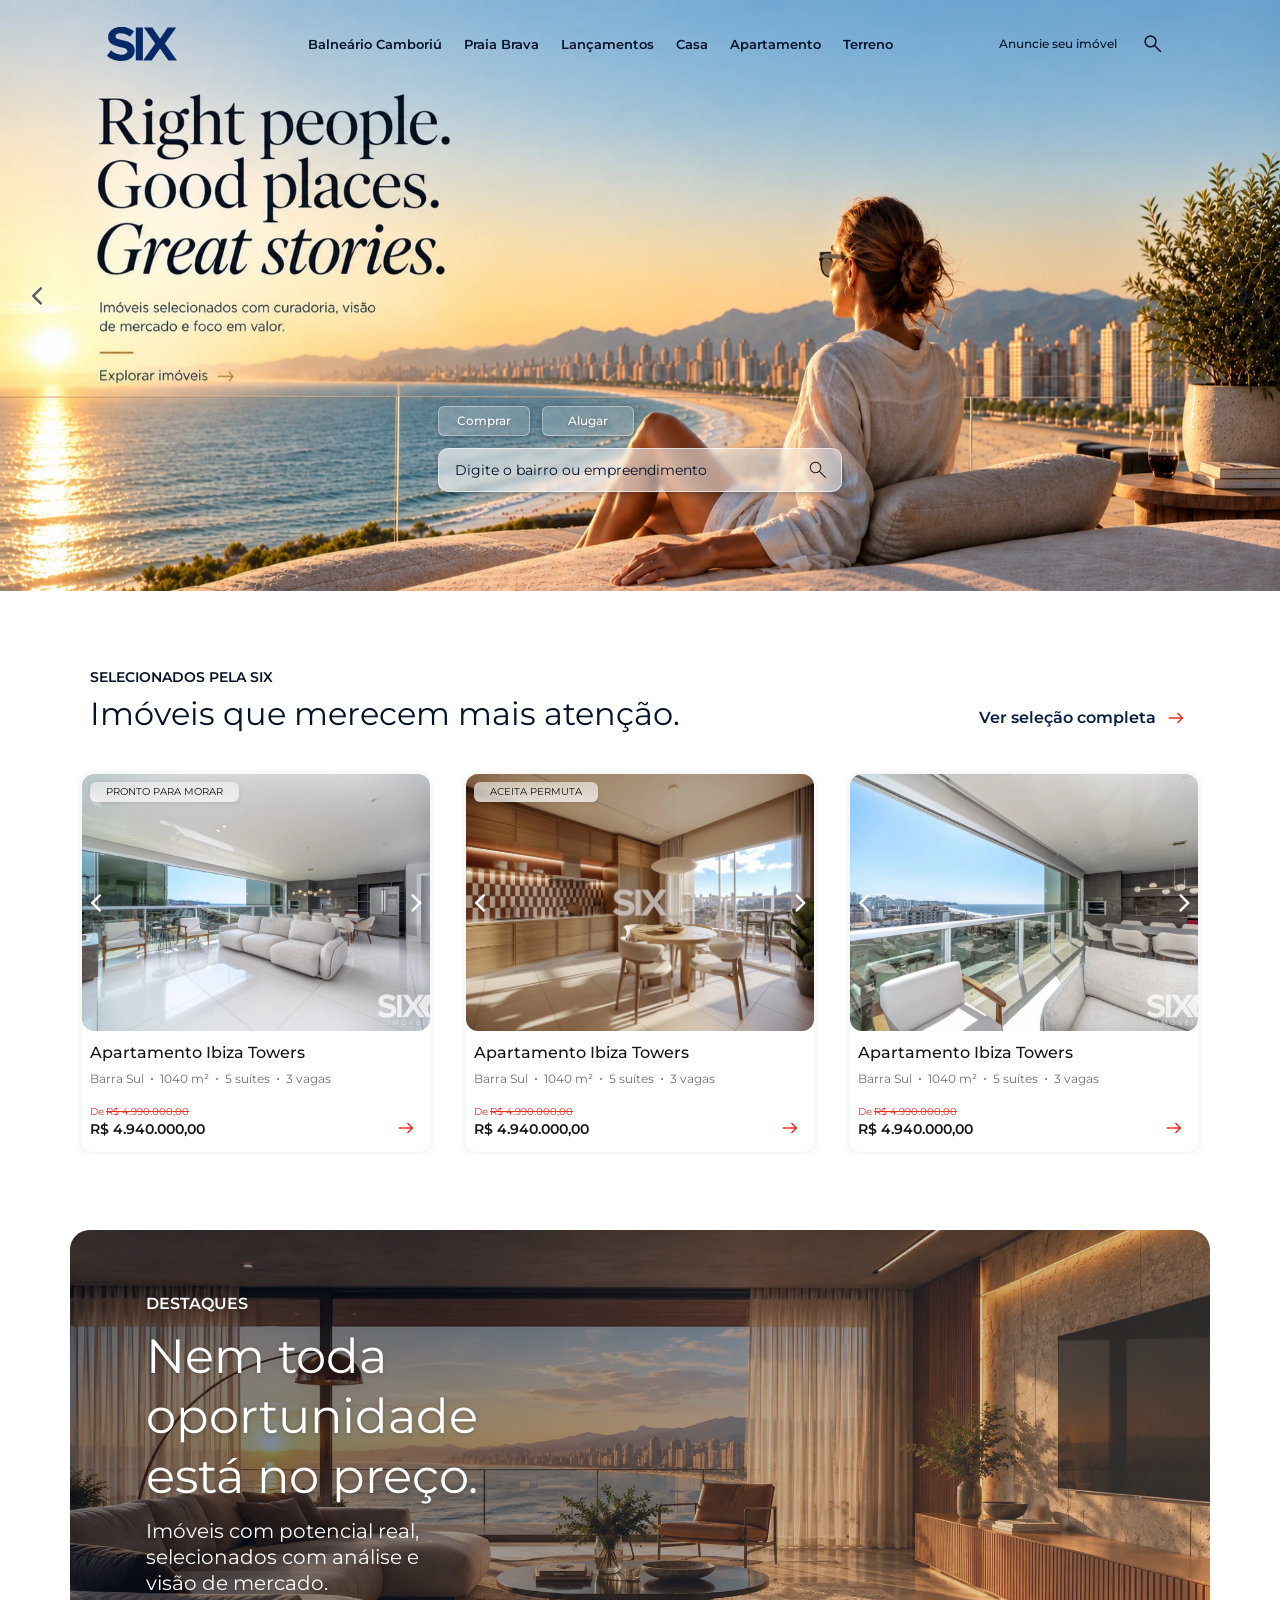
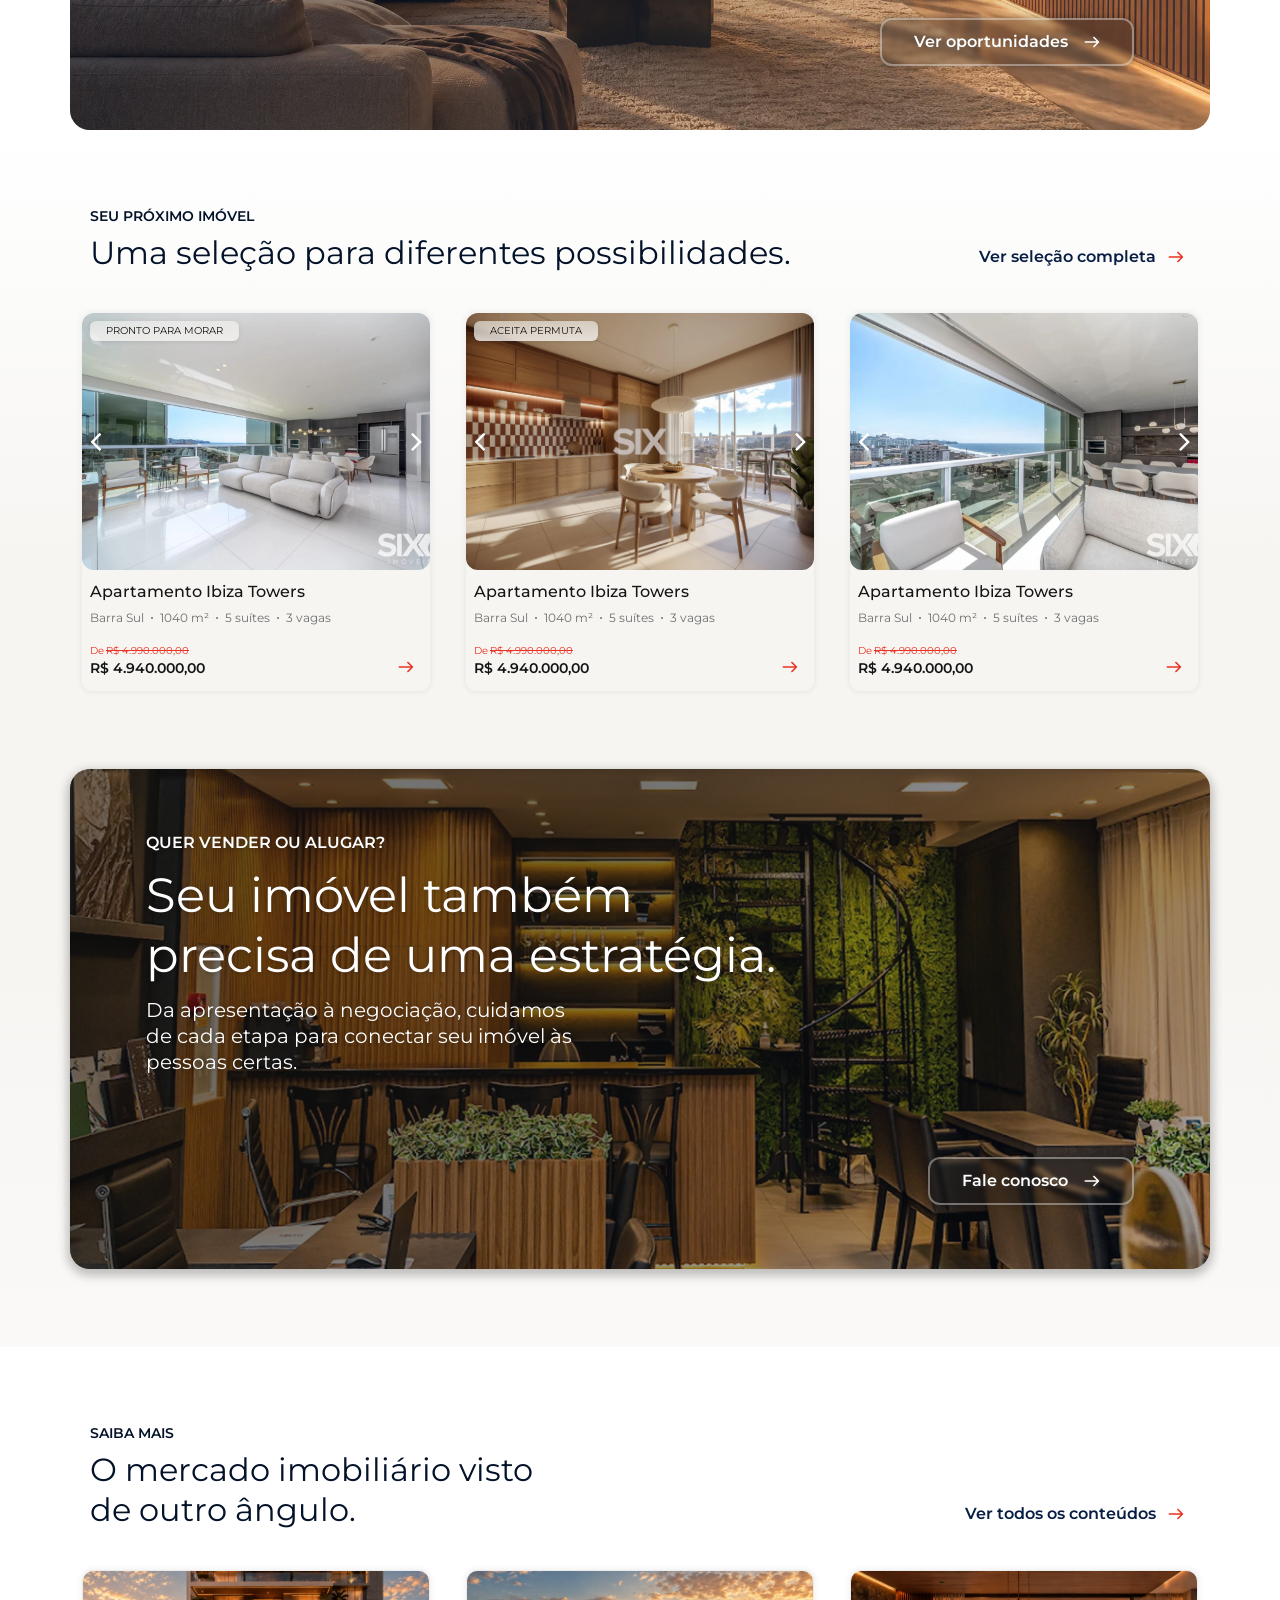
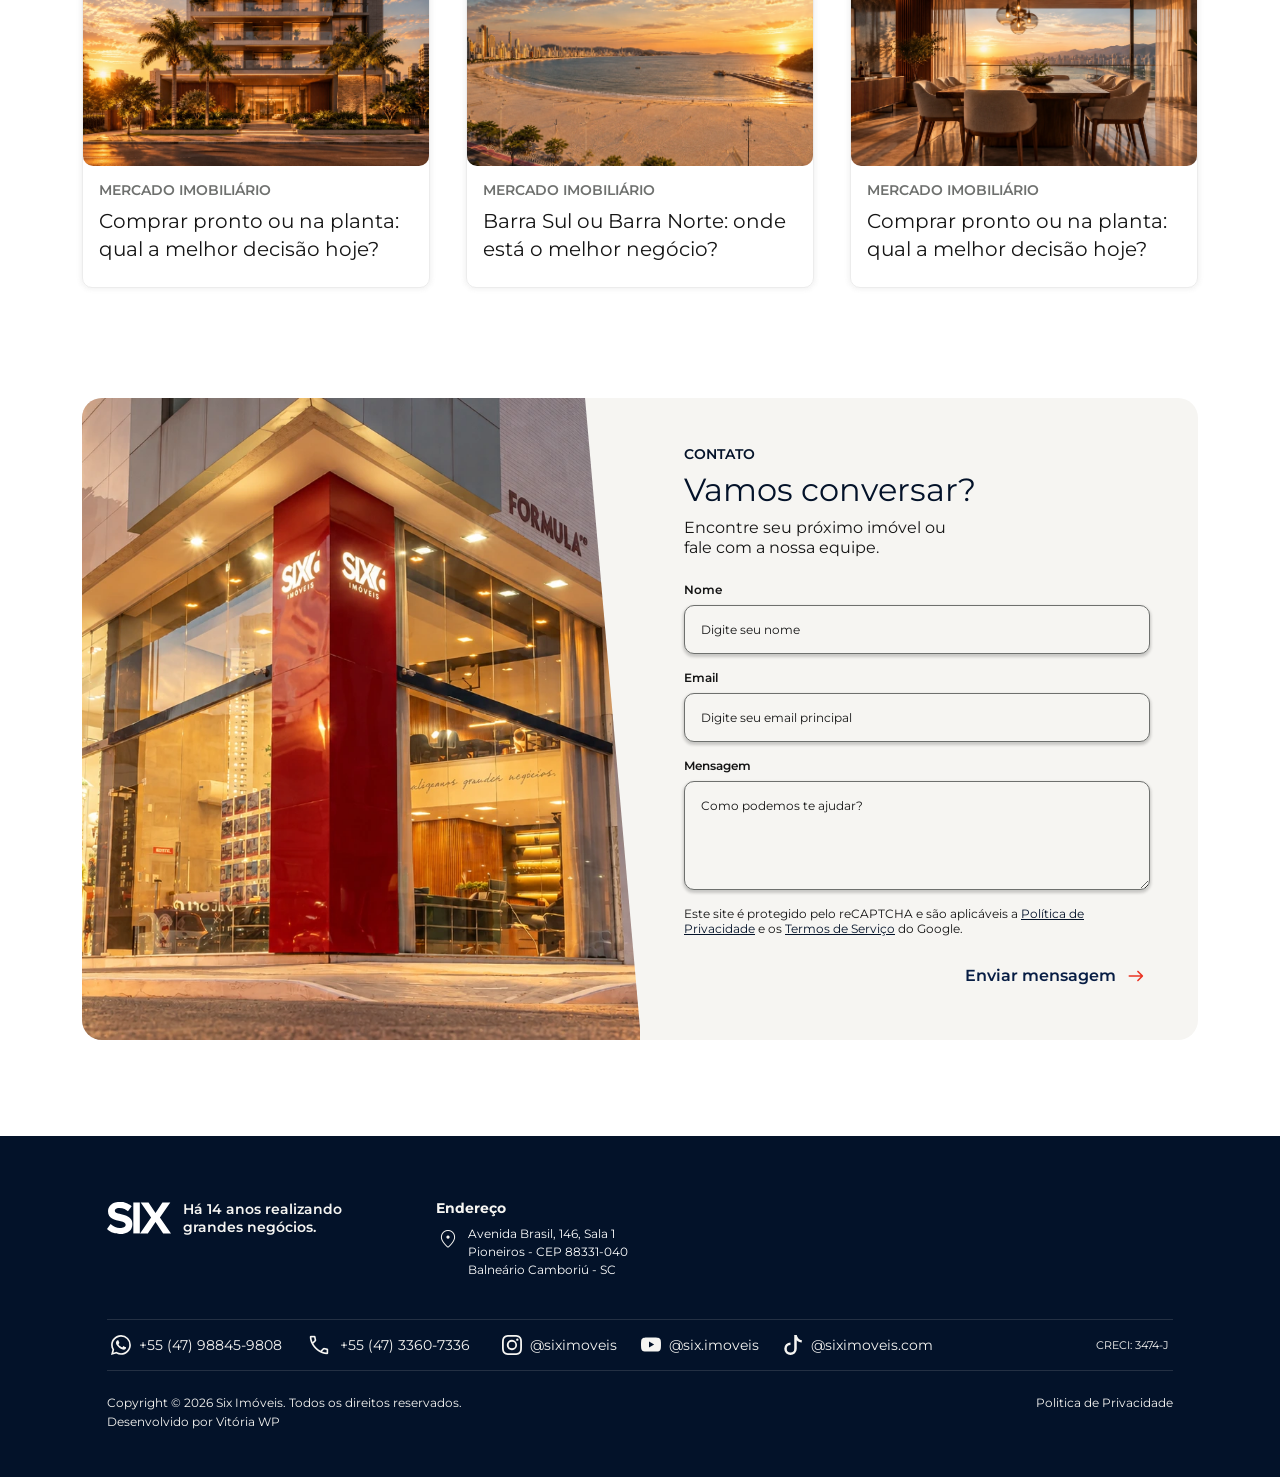
==== commit aaec8a25: "Cria arquivo de correção de estilos" ====
--- a/index.html
+++ b/index.html
@@ -5,23 +5,24 @@
     <meta charset="utf-8">
     <meta name="viewport" content="width=device-width, initial-scale=1.0, shrink-to-fit=no">
     <title>six-imoveis</title>
-    <link rel="apple-touch-icon" type="image/png" sizes="180x180" href="/assets/img/favicon/icon-180.png?h=b3e4c060cfcfaf40dd4bd05ecbf06dbb">
-    <link rel="icon" type="image/png" sizes="24x18" href="/assets/img/favicon/icon-16.png?h=b3e4c060cfcfaf40dd4bd05ecbf06dbb">
-    <link rel="icon" type="image/png" sizes="38x32" href="/assets/img/favicon/icon-32.png?h=b3e4c060cfcfaf40dd4bd05ecbf06dbb">
-    <link rel="icon" type="image/png" sizes="180x180" href="/assets/img/favicon/icon-180.png?h=b3e4c060cfcfaf40dd4bd05ecbf06dbb">
-    <link rel="icon" type="image/png" sizes="192x192" href="/assets/img/favicon/icon-192.png?h=5f967e8ef428de477c094c6b06216f01">
-    <link rel="icon" type="image/png" sizes="512x512" href="/assets/img/favicon/icon-512.png?h=5f967e8ef428de477c094c6b06216f01">
-    <link rel="stylesheet" href="/assets/bootstrap/css/bootstrap.min.css?h=1b1cb0e2be9a21f091a87691f20c6300">
-    <link rel="stylesheet" href="/assets/fonts/font-awesome.min.css?h=33fe6d8f3148d10c2ff7ce3ff095dd41">
-    <link rel="stylesheet" href="/assets/css/styles.min.css?h=ba7e8bfd78d99f3575f3b600f60552ce">
-    <link rel="stylesheet" href="/assets/css/home.min.css?h=75e929d10692d745f4bae8949cd31a91">
+    <link rel="apple-touch-icon" type="image/png" sizes="180x180" href="https://vwp-dev.github.io/six-imoveis/assets/img/favicon/icon-180.png?h=b3e4c060cfcfaf40dd4bd05ecbf06dbb">
+    <link rel="icon" type="image/png" sizes="24x18" href="https://vwp-dev.github.io/six-imoveis/assets/img/favicon/icon-16.png?h=b3e4c060cfcfaf40dd4bd05ecbf06dbb">
+    <link rel="icon" type="image/png" sizes="38x32" href="https://vwp-dev.github.io/six-imoveis/assets/img/favicon/icon-32.png?h=b3e4c060cfcfaf40dd4bd05ecbf06dbb">
+    <link rel="icon" type="image/png" sizes="180x180" href="https://vwp-dev.github.io/six-imoveis/assets/img/favicon/icon-180.png?h=b3e4c060cfcfaf40dd4bd05ecbf06dbb">
+    <link rel="icon" type="image/png" sizes="192x192" href="https://vwp-dev.github.io/six-imoveis/assets/img/favicon/icon-192.png?h=5f967e8ef428de477c094c6b06216f01">
+    <link rel="icon" type="image/png" sizes="512x512" href="https://vwp-dev.github.io/six-imoveis/assets/img/favicon/icon-512.png?h=5f967e8ef428de477c094c6b06216f01">
+    <link rel="stylesheet" href="https://vwp-dev.github.io/six-imoveis/assets/bootstrap/css/bootstrap.min.css?h=1b1cb0e2be9a21f091a87691f20c6300">
+    <link rel="stylesheet" href="https://vwp-dev.github.io/six-imoveis/assets/fonts/font-awesome.min.css?h=33fe6d8f3148d10c2ff7ce3ff095dd41">
+    <link rel="stylesheet" href="https://vwp-dev.github.io/six-imoveis/assets/css/styles.min.css?h=ba7e8bfd78d99f3575f3b600f60552ce">
+    <link rel="stylesheet" href="https://vwp-dev.github.io/six-imoveis/assets/css/home.min.css?h=75e929d10692d745f4bae8949cd31a91">
+    <link rel="stylesheet" href="https://vwp-dev.github.io/six-imoveis/assets/css/style.css">
     <link rel="stylesheet" href="https://fonts.googleapis.com/css2?family=Material+Symbols+Rounded:opsz,wght,FILL,GRAD@20..48,100..700,0..1,-50..200">
 </head>
 
 <body class="home-page">
     <div class="six-navbar" data-npp-widget="Menu">
         <nav class="navbar navbar-expand-lg">
-            <div class="container-fluid"><a class="navbar-brand six-navbar__brand" href="/index.html"><br><img class="img-fluid" width="1055" height="523" src="/assets/img/logo-azul.svg?h=97219b4d55f92b9ffeee1691561ae479"></a>
+            <div class="container-fluid"><a class="navbar-brand six-navbar__brand" href="/six-imoveis/index.html"><br><img class="img-fluid" width="1055" height="523" src="https://vwp-dev.github.io/six-imoveis/assets/img/logo-azul.svg?h=97219b4d55f92b9ffeee1691561ae479"></a>
                 <div class="six-navbar__actions"><a class="six-navbar__announce" href="#">Anuncie seu imóvel</a><a class="six-navbar__icon-button" href="#" data-bs-toggle="offcanvas" data-bs-target="#six-top-filters"><span class="material-symbols-rounded regular">search</span></a></div><button class="btn navbar-toggler" type="button" data-bs-toggle="offcanvas" data-bs-target="#sixNavbarMenuMobile"><span class="material-symbols-rounded">menu</span></button>
                 <div class="collapse navbar-collapse" id="sixNavbarMenu-1">
                     <ul class="navbar-nav six-navbar__navbar-nav">
@@ -35,8 +36,8 @@
                 </div>
             </div>
         </nav>
-        <div class="offcanvas offcanvas-start" tabindex="-1" id="sixNavbarMenuMobile-1">
-            <div class="offcanvas-header"><a class="navbar-brand six-navbar__brand" href="#"><br><img class="img-fluid" width="1055" height="523" src="/assets/img/logo-azul.svg?h=97219b4d55f92b9ffeee1691561ae479"></a><button class="btn btn-close material-symbols-rounded" type="button" aria-label="Fechar" data-bs-dismiss="offcanvas" data-bs-target="#sixNavbarMenuMobile-1">close</button></div>
+        <div class="offcanvas offcanvas-start" tabindex="-1" id="sixNavbarMenuMobile">
+            <div class="offcanvas-header"><a class="navbar-brand six-navbar__brand" href="#"><br><img class="img-fluid" width="1055" height="523" src="https://vwp-dev.github.io/six-imoveis/assets/img/logo-azul.svg?h=97219b4d55f92b9ffeee1691561ae479"></a><button class="btn btn-close material-symbols-rounded" type="button" aria-label="Fechar" data-bs-dismiss="offcanvas" data-bs-target="#sixNavbarMenuMobile">close</button></div>
             <div class="offcanvas-body">
                 <ul class="nav six-navbar__navbar-nav">
                     <li class="nav-item"><a class="nav-link" href="#">Balneário Camboriú</a></li>
@@ -55,7 +56,7 @@
             <div class="splide__track">
                 <div class="nwc-splide__loading"></div>
                 <ul class="splide__list">
-                    <li class="splide__slide"><img class="splide__slide-image--mobile" src="/assets/img/banner-home-mobile.webp?h=2d23ff9284d558b269c92a5915bd8119"><img class="splide__slide-image--desktop" src="/assets/img/banner-home-desktop.webp?h=6612f7b64eb18e4ea72921e721c21237"></li>
+                    <li class="splide__slide"><img class="splide__slide-image--mobile" src="https://vwp-dev.github.io/six-imoveis/assets/img/banner-home-mobile.webp?h=2d23ff9284d558b269c92a5915bd8119"><img class="splide__slide-image--desktop" src="https://vwp-dev.github.io/six-imoveis/assets/img/banner-home-desktop.webp?h=6612f7b64eb18e4ea72921e721c21237"></li>
                 </ul>
             </div>
             <div class="splide__arrows"><button class="splide__arrow splide__arrow--prev"><i class="fa fa-angle-left"></i></button><button class="splide__arrow splide__arrow--next"><i class="fa fa-angle-right"></i></button></div>
@@ -86,15 +87,15 @@
                                         <div class="splide__track">
                                             <div class="nwc-splide__loading"></div>
                                             <ul class="splide__list">
-                                                <li class="splide__slide"><img src="/assets/img/exemplos/imoveis/ap-1-1.webp?h=7d0341376bf4b86cbbc5497ffb7039d0" alt="" width="296" height="219"></li>
-                                                <li class="splide__slide"><img width="1149" height="768" src="/assets/img/exemplos/imoveis/ap-1-2.webp?h=7d0341376bf4b86cbbc5497ffb7039d0" alt=""></li>
+                                                <li class="splide__slide"><img src="https://vwp-dev.github.io/six-imoveis/assets/img/exemplos/imoveis/ap-1-1.webp?h=7d0341376bf4b86cbbc5497ffb7039d0" alt="" width="296" height="219"></li>
+                                                <li class="splide__slide"><img width="1149" height="768" src="https://vwp-dev.github.io/six-imoveis/assets/img/exemplos/imoveis/ap-1-2.webp?h=7d0341376bf4b86cbbc5497ffb7039d0" alt=""></li>
                                             </ul>
                                             <div class="property-card__tags">
                                                 <p class="property-card__tag" data-property-card-tag-type="ready-to-move-in" data-npp-entity="moveInReadySite" data-npp-visibility="true" data-npp-remove-empty="parent">Pronto para morar</p>
                                             </div>
                                         </div>
                                         <div class="splide__arrows"><button class="splide__arrow splide__arrow--prev"><i class="fa fa-angle-left"></i></button><button class="splide__arrow splide__arrow--next"><i class="fa fa-angle-right"></i></button></div>
-                                    </div><a class="property-card__content" href="/imovel.html" role="button" data-npp-entity="permalink" target="_blank">
+                                    </div><a class="property-card__content" href="/six-imoveis/imovel.html" role="button" data-npp-entity="permalink" target="_blank">
                                         <div class="property-card__content-top">
                                             <h3 class="property-card__title" data-npp-entity="title">Apartamento Ibiza Towers</h3>
                                             <ul class="property-card__description-list">
@@ -114,15 +115,15 @@
                                         <div class="splide__track">
                                             <div class="nwc-splide__loading"></div>
                                             <ul class="splide__list">
-                                                <li class="splide__slide"><img src="/assets/img/exemplos/imoveis/ap-3-3.webp?h=7d0341376bf4b86cbbc5497ffb7039d0" alt="" width="296" height="219"></li>
-                                                <li class="splide__slide"><img width="1149" height="768" src="/assets/img/exemplos/imoveis/ap-1-2.webp?h=7d0341376bf4b86cbbc5497ffb7039d0" alt=""></li>
+                                                <li class="splide__slide"><img src="https://vwp-dev.github.io/six-imoveis/assets/img/exemplos/imoveis/ap-3-3.webp?h=7d0341376bf4b86cbbc5497ffb7039d0" alt="" width="296" height="219"></li>
+                                                <li class="splide__slide"><img width="1149" height="768" src="https://vwp-dev.github.io/six-imoveis/assets/img/exemplos/imoveis/ap-1-2.webp?h=7d0341376bf4b86cbbc5497ffb7039d0" alt=""></li>
                                             </ul>
                                             <div class="property-card__tags">
                                                 <p class="property-card__tag" data-property-card-tag-type="accepts-barter" data-npp-entity="openToExchangeSite" data-npp-visibility="true">Aceita Permuta</p>
                                             </div>
                                         </div>
                                         <div class="splide__arrows"><button class="splide__arrow splide__arrow--prev"><i class="fa fa-angle-left"></i></button><button class="splide__arrow splide__arrow--next"><i class="fa fa-angle-right"></i></button></div>
-                                    </div><a class="property-card__content" href="/imovel.html" role="button" data-npp-entity="permalink" target="_blank">
+                                    </div><a class="property-card__content" href="/six-imoveis/imovel.html" role="button" data-npp-entity="permalink" target="_blank">
                                         <div class="property-card__content-top">
                                             <h3 class="property-card__title" data-npp-entity="title">Apartamento Ibiza Towers</h3>
                                             <ul class="property-card__description-list">
@@ -142,12 +143,12 @@
                                         <div class="splide__track">
                                             <div class="nwc-splide__loading"></div>
                                             <ul class="splide__list">
-                                                <li class="splide__slide"><img src="/assets/img/exemplos/imoveis/ap-1-2.webp?h=7d0341376bf4b86cbbc5497ffb7039d0" alt="" width="296" height="219"></li>
-                                                <li class="splide__slide"><img width="1149" height="768" src="/assets/img/exemplos/imoveis/ap-1-2.webp?h=7d0341376bf4b86cbbc5497ffb7039d0" alt=""></li>
+                                                <li class="splide__slide"><img src="https://vwp-dev.github.io/six-imoveis/assets/img/exemplos/imoveis/ap-1-2.webp?h=7d0341376bf4b86cbbc5497ffb7039d0" alt="" width="296" height="219"></li>
+                                                <li class="splide__slide"><img width="1149" height="768" src="https://vwp-dev.github.io/six-imoveis/assets/img/exemplos/imoveis/ap-1-2.webp?h=7d0341376bf4b86cbbc5497ffb7039d0" alt=""></li>
                                             </ul>
                                         </div>
                                         <div class="splide__arrows"><button class="splide__arrow splide__arrow--prev"><i class="fa fa-angle-left"></i></button><button class="splide__arrow splide__arrow--next"><i class="fa fa-angle-right"></i></button></div>
-                                    </div><a class="property-card__content" href="/imovel.html" role="button" data-npp-entity="permalink" target="_blank">
+                                    </div><a class="property-card__content" href="/six-imoveis/imovel.html" role="button" data-npp-entity="permalink" target="_blank">
                                         <div class="property-card__content-top">
                                             <h3 class="property-card__title" data-npp-entity="title">Apartamento Ibiza Towers</h3>
                                             <ul class="property-card__description-list">
@@ -164,7 +165,7 @@
                         </div>
                     </div>
                     <div class="col-12 col-lg-4 col-xl-3 section__buttons-column">
-                        <div class="section__buttons"><a class="btn btn-primary" role="button" href="/imoveis.html">Ver seleção completa<span class="material-symbols-rounded regular">arrow_right_alt</span></a></div>
+                        <div class="section__buttons"><a class="btn btn-primary" role="button" href="/six-imoveis/imoveis.html">Ver seleção completa<span class="material-symbols-rounded regular">arrow_right_alt</span></a></div>
                     </div>
                 </div>
             </div>
@@ -179,7 +180,7 @@
                                 <p class="banner-section__main__subtitle">Nem toda oportunidade está no preço.</p>
                                 <p class="banner-section__main__text">Imóveis com potencial real, selecionados com análise e visão de mercado. </p>
                             </div>
-                            <div class="col-12 col-lg-5 col-xl-12 banner-section__main__button"><a class="btn banner-section__button" role="button">Ver oportunidades<span class="material-symbols-rounded regular">arrow_right_alt</span></a></div>
+                            <div class="col-12 col-lg-5 col-xl-12 banner-section__main__button"><a href="/six-imoveis/imoveis.html" class="btn banner-section__button" role="button">Ver oportunidades<span class="material-symbols-rounded regular">arrow_right_alt</span></a></div>
                         </div>
                     </div>
                 </div>
@@ -202,15 +203,15 @@
                                         <div class="splide__track">
                                             <div class="nwc-splide__loading"></div>
                                             <ul class="splide__list">
-                                                <li class="splide__slide"><img src="/assets/img/exemplos/imoveis/ap-1-1.webp?h=7d0341376bf4b86cbbc5497ffb7039d0" alt="" width="296" height="219"></li>
-                                                <li class="splide__slide"><img width="1149" height="768" src="/assets/img/exemplos/imoveis/ap-1-2.webp?h=7d0341376bf4b86cbbc5497ffb7039d0" alt=""></li>
+                                                <li class="splide__slide"><img src="https://vwp-dev.github.io/six-imoveis/assets/img/exemplos/imoveis/ap-1-1.webp?h=7d0341376bf4b86cbbc5497ffb7039d0" alt="" width="296" height="219"></li>
+                                                <li class="splide__slide"><img width="1149" height="768" src="https://vwp-dev.github.io/six-imoveis/assets/img/exemplos/imoveis/ap-1-2.webp?h=7d0341376bf4b86cbbc5497ffb7039d0" alt=""></li>
                                             </ul>
                                             <div class="property-card__tags">
                                                 <p class="property-card__tag" data-property-card-tag-type="ready-to-move-in" data-npp-entity="moveInReadySite" data-npp-visibility="true" data-npp-remove-empty="parent">Pronto para morar</p>
                                             </div>
                                         </div>
                                         <div class="splide__arrows"><button class="splide__arrow splide__arrow--prev"><i class="fa fa-angle-left"></i></button><button class="splide__arrow splide__arrow--next"><i class="fa fa-angle-right"></i></button></div>
-                                    </div><a class="property-card__content" href="/imovel.html" role="button" data-npp-entity="permalink" target="_blank">
+                                    </div><a class="property-card__content" href="/six-imoveis/imovel.html" role="button" data-npp-entity="permalink" target="_blank">
                                         <div class="property-card__content-top">
                                             <h3 class="property-card__title" data-npp-entity="title">Apartamento Ibiza Towers</h3>
                                             <ul class="property-card__description-list">
@@ -230,15 +231,15 @@
                                         <div class="splide__track">
                                             <div class="nwc-splide__loading"></div>
                                             <ul class="splide__list">
-                                                <li class="splide__slide"><img src="/assets/img/exemplos/imoveis/ap-3-3.webp?h=7d0341376bf4b86cbbc5497ffb7039d0" alt="" width="296" height="219"></li>
-                                                <li class="splide__slide"><img width="1149" height="768" src="/assets/img/exemplos/imoveis/ap-1-2.webp?h=7d0341376bf4b86cbbc5497ffb7039d0" alt=""></li>
+                                                <li class="splide__slide"><img src="https://vwp-dev.github.io/six-imoveis/assets/img/exemplos/imoveis/ap-3-3.webp?h=7d0341376bf4b86cbbc5497ffb7039d0" alt="" width="296" height="219"></li>
+                                                <li class="splide__slide"><img width="1149" height="768" src="https://vwp-dev.github.io/six-imoveis/assets/img/exemplos/imoveis/ap-1-2.webp?h=7d0341376bf4b86cbbc5497ffb7039d0" alt=""></li>
                                             </ul>
                                             <div class="property-card__tags">
                                                 <p class="property-card__tag" data-property-card-tag-type="accepts-barter" data-npp-entity="openToExchangeSite" data-npp-visibility="true">Aceita Permuta</p>
                                             </div>
                                         </div>
                                         <div class="splide__arrows"><button class="splide__arrow splide__arrow--prev"><i class="fa fa-angle-left"></i></button><button class="splide__arrow splide__arrow--next"><i class="fa fa-angle-right"></i></button></div>
-                                    </div><a class="property-card__content" href="/imovel.html" role="button" data-npp-entity="permalink" target="_blank">
+                                    </div><a class="property-card__content" href="/six-imoveis/imovel.html" role="button" data-npp-entity="permalink" target="_blank">
                                         <div class="property-card__content-top">
                                             <h3 class="property-card__title" data-npp-entity="title">Apartamento Ibiza Towers</h3>
                                             <ul class="property-card__description-list">
@@ -258,12 +259,12 @@
                                         <div class="splide__track">
                                             <div class="nwc-splide__loading"></div>
                                             <ul class="splide__list">
-                                                <li class="splide__slide"><img src="/assets/img/exemplos/imoveis/ap-1-2.webp?h=7d0341376bf4b86cbbc5497ffb7039d0" alt="" width="296" height="219"></li>
-                                                <li class="splide__slide"><img width="1149" height="768" src="/assets/img/exemplos/imoveis/ap-1-2.webp?h=7d0341376bf4b86cbbc5497ffb7039d0" alt=""></li>
+                                                <li class="splide__slide"><img src="https://vwp-dev.github.io/six-imoveis/assets/img/exemplos/imoveis/ap-1-2.webp?h=7d0341376bf4b86cbbc5497ffb7039d0" alt="" width="296" height="219"></li>
+                                                <li class="splide__slide"><img width="1149" height="768" src="https://vwp-dev.github.io/six-imoveis/assets/img/exemplos/imoveis/ap-1-2.webp?h=7d0341376bf4b86cbbc5497ffb7039d0" alt=""></li>
                                             </ul>
                                         </div>
                                         <div class="splide__arrows"><button class="splide__arrow splide__arrow--prev"><i class="fa fa-angle-left"></i></button><button class="splide__arrow splide__arrow--next"><i class="fa fa-angle-right"></i></button></div>
-                                    </div><a class="property-card__content" href="/imovel.html" role="button" data-npp-entity="permalink" target="_blank">
+                                    </div><a class="property-card__content" href="/six-imoveis/imovel.html" role="button" data-npp-entity="permalink" target="_blank">
                                         <div class="property-card__content-top">
                                             <h3 class="property-card__title" data-npp-entity="title">Apartamento Ibiza Towers</h3>
                                             <ul class="property-card__description-list">
@@ -280,7 +281,7 @@
                         </div>
                     </div>
                     <div class="col-12 col-lg-4 col-xl-3 section__buttons-column">
-                        <div class="section__buttons"><a class="btn btn-primary" role="button" href="/imoveis.html">Ver seleção completa<span class="material-symbols-rounded regular">arrow_right_alt</span></a></div>
+                        <div class="section__buttons"><a class="btn btn-primary" role="button" href="/six-imoveis/imoveis.html">Ver seleção completa<span class="material-symbols-rounded regular">arrow_right_alt</span></a></div>
                     </div>
                 </div>
             </div>
@@ -293,7 +294,7 @@
                 <div class="row">
                     <div class="col">
                         <div class="banner-section__main row">
-                            <div class="col-12 banner-section__image-column"><img src="/assets/img/venda-ou-alugue.webp?h=72810f4b81ed85038f905ddd1312e892"></div>
+                            <div class="col-12 banner-section__image-column"><img src="https://vwp-dev.github.io/six-imoveis/assets/img/venda-ou-alugue.webp?h=72810f4b81ed85038f905ddd1312e892"></div>
                             <div class="col-12 banner-section__main__content">
                                 <h2 class="banner-section__main__title">Quer vender ou alugar?</h2>
                                 <p class="banner-section__main__subtitle">Seu imóvel também precisa de uma estratégia.</p>
@@ -316,7 +317,7 @@
                     </div>
                     <div class="col-12 section__main-column">
                         <div class="row blog__cards-row" data-npp-order-by="RAND()" data-npp-fields="slug,images,title,sale,rental,address,price,moveInReadySite,openToExchangeSite,newDevelopmentSite,furnishedSite,offPlanSite,offerSite,offPlan,moveInReady,newDevelopment,openToExchange,offer,furnished" data-npp-showroom="properties" data-npp-limit="3" data-npp-remove-empty="4">
-                            <div class="col-12 col-lg-4"><a class="blog__post-card" href="/imovel.html" role="button" data-npp-entity="permalink" target="_blank"><img class="blog__post-card__image" src="/assets/img/fachada-predio.webp?h=58b76b962a2927fd3f14fb9f626bc0d4" width="936" height="527">
+                            <div class="col-12 col-lg-4"><a class="blog__post-card" href="/six-imoveis/imovel.html" role="button" data-npp-entity="permalink" target="_blank"><img class="blog__post-card__image" src="https://vwp-dev.github.io/six-imoveis/assets/img/fachada-predio.webp?h=58b76b962a2927fd3f14fb9f626bc0d4" width="936" height="527">
                                     <div class="blog__post-card__content">
                                         <div class="blog__post-card__content-top">
                                             <h3 class="blog__post-card__title" data-npp-entity="title">Comprar pronto ou na planta: qual a melhor decisão hoje?</h3>
@@ -324,7 +325,7 @@
                                         </div>
                                     </div>
                                 </a></div>
-                            <div class="col-12 col-lg-4"><a class="blog__post-card" href="/imovel.html" role="button" data-npp-entity="permalink" target="_blank"><img class="blog__post-card__image" src="/assets/img/frente-mar-nascer-do-sol.webp?h=6a2598aa4895c5a93a5b73c5222be85d" width="936" height="527">
+                            <div class="col-12 col-lg-4"><a class="blog__post-card" href="/six-imoveis/imovel.html" role="button" data-npp-entity="permalink" target="_blank"><img class="blog__post-card__image" src="https://vwp-dev.github.io/six-imoveis/assets/img/frente-mar-nascer-do-sol.webp?h=6a2598aa4895c5a93a5b73c5222be85d" width="936" height="527">
                                     <div class="blog__post-card__content">
                                         <div class="blog__post-card__content-top">
                                             <h3 class="blog__post-card__title" data-npp-entity="title">Barra Sul ou Barra Norte: onde está o melhor negócio?</h3>
@@ -332,7 +333,7 @@
                                         </div>
                                     </div>
                                 </a></div>
-                            <div class="col-12 col-lg-4"><a class="blog__post-card" href="/imovel.html" role="button" data-npp-entity="permalink" target="_blank"><img class="blog__post-card__image" src="/assets/img/exemplos/apartamento.webp?h=6be8143561d30c0eb3df0db2fce216bb" width="936" height="527">
+                            <div class="col-12 col-lg-4"><a class="blog__post-card" href="/six-imoveis/imovel.html" role="button" data-npp-entity="permalink" target="_blank"><img class="blog__post-card__image" src="https://vwp-dev.github.io/six-imoveis/assets/img/exemplos/apartamento.webp?h=6be8143561d30c0eb3df0db2fce216bb" width="936" height="527">
                                     <div class="blog__post-card__content">
                                         <div class="blog__post-card__content-top">
                                             <h3 class="blog__post-card__title" data-npp-entity="title">Comprar pronto ou na planta: qual a melhor decisão hoje?</h3>
@@ -345,7 +346,7 @@
                             <div class="splide__track">
                                 <div class="nwc-splide__loading"></div>
                                 <ul class="splide__list">
-                                    <li class="splide__slide"><a class="blog__post-card" href="/imovel.html" role="button" data-npp-entity="permalink" target="_blank"><img class="blog__post-card__image" src="/assets/img/fachada-predio.webp?h=58b76b962a2927fd3f14fb9f626bc0d4" width="936" height="527">
+                                    <li class="splide__slide"><a class="blog__post-card" href="/six-imoveis/imovel.html" role="button" data-npp-entity="permalink" target="_blank"><img class="blog__post-card__image" src="https://vwp-dev.github.io/six-imoveis/assets/img/fachada-predio.webp?h=58b76b962a2927fd3f14fb9f626bc0d4" width="936" height="527">
                                             <div class="blog__post-card__content">
                                                 <div class="blog__post-card__content-top">
                                                     <h3 class="blog__post-card__title" data-npp-entity="title">Comprar pronto ou na planta: qual a melhor decisão hoje?</h3>
@@ -353,7 +354,7 @@
                                                 </div>
                                             </div>
                                         </a></li>
-                                    <li class="splide__slide"><a class="blog__post-card" href="/imovel.html" role="button" data-npp-entity="permalink" target="_blank"><img class="blog__post-card__image" src="/assets/img/frente-mar-nascer-do-sol.webp?h=6a2598aa4895c5a93a5b73c5222be85d" width="936" height="527">
+                                    <li class="splide__slide"><a class="blog__post-card" href="/six-imoveis/imovel.html" role="button" data-npp-entity="permalink" target="_blank"><img class="blog__post-card__image" src="https://vwp-dev.github.io/six-imoveis/assets/img/frente-mar-nascer-do-sol.webp?h=6a2598aa4895c5a93a5b73c5222be85d" width="936" height="527">
                                             <div class="blog__post-card__content">
                                                 <div class="blog__post-card__content-top">
                                                     <h3 class="blog__post-card__title" data-npp-entity="title">Barra Sul ou Barra Norte: onde está o melhor negócio?</h3>
@@ -361,7 +362,7 @@
                                                 </div>
                                             </div>
                                         </a></li>
-                                    <li class="splide__slide"><a class="blog__post-card" href="/imovel.html" role="button" data-npp-entity="permalink" target="_blank"><img class="blog__post-card__image" src="/assets/img/exemplos/apartamento.webp?h=6be8143561d30c0eb3df0db2fce216bb" width="936" height="527">
+                                    <li class="splide__slide"><a class="blog__post-card" href="/six-imoveis/imovel.html" role="button" data-npp-entity="permalink" target="_blank"><img class="blog__post-card__image" src="https://vwp-dev.github.io/six-imoveis/assets/img/exemplos/apartamento.webp?h=6be8143561d30c0eb3df0db2fce216bb" width="936" height="527">
                                             <div class="blog__post-card__content">
                                                 <div class="blog__post-card__content-top">
                                                     <h3 class="blog__post-card__title" data-npp-entity="title">Comprar pronto ou na planta: qual a melhor decisão hoje?</h3>
@@ -374,7 +375,7 @@
                         </div>
                     </div>
                     <div class="col-12 col-lg-4 col-xl-3 section__buttons-column">
-                        <div class="section__buttons"><a class="btn btn-primary" role="button" href="/imoveis.html">Ver todos os conteúdos<span class="material-symbols-rounded regular">arrow_right_alt</span></a></div>
+                        <div class="section__buttons"><a class="btn btn-primary" role="button" href="/six-imoveis/imoveis.html">Ver todos os conteúdos<span class="material-symbols-rounded regular">arrow_right_alt</span></a></div>
                     </div>
                 </div>
             </div>
@@ -383,7 +384,7 @@
             <div class="container">
                 <div class="contact">
                     <div class="row">
-                        <div class="col col-lg-6 contact__image-column"><img width="1124" height="914" class="contact__image" src="/assets/img/fachada-six-imoveis.webp?h=e71eb29657902a55c82b05c6ff546260"><img class="contact__image-frame" src="/assets/img/moldura-da-imagem-no-formulario-de-contato.svg?h=0ae4b19210ed3817d6185ebc3929803b"></div>
+                        <div class="col col-lg-6 contact__image-column"><img width="1124" height="914" class="contact__image" src="https://vwp-dev.github.io/six-imoveis/assets/img/fachada-six-imoveis.webp?h=e71eb29657902a55c82b05c6ff546260"><img class="contact__image-frame" src="https://vwp-dev.github.io/six-imoveis/assets/img/moldura-da-imagem-no-formulario-de-contato.svg?h=0ae4b19210ed3817d6185ebc3929803b"></div>
                         <div class="col col-lg-6">
                             <div class="contact__main">
                                 <div class="section__header">
@@ -412,7 +413,7 @@
             <div class="row six-footer__main-row">
                 <div class="col-12 col-lg-3 col-xl-auto col-xxl-3 six-footer__brand-column">
                     <div>
-                        <div><a class="six-footer__brand-column__brand" href="/index.html"><img width="1055" height="523" src="/assets/img/logo-branca.svg?h=d3f297437c9824696051bc83d61cfc0f"></a>
+                        <div><a class="six-footer__brand-column__brand" href="/six-imoveis/index.html"><img width="1055" height="523" src="https://vwp-dev.github.io/six-imoveis/assets/img/logo-branca.svg?h=d3f297437c9824696051bc83d61cfc0f"></a>
                             <p class="six-footer__brand-column__creci">CRECI: 3474-J</p>
                         </div>
                         <p class="six-footer__brand-column__phrase"><span>Há 14 anos realizando</span><span>grandes negócios.</span></p>
@@ -643,7 +644,7 @@
             </div>
         </div>
     </div>
-    <script src="/assets/bootstrap/js/bootstrap.min.js?h=9b160b415b961aeb41b64305a23d2953"></script>
+    <script src="https://vwp-dev.github.io/six-imoveis/assets/bootstrap/js/bootstrap.min.js?h=9b160b415b961aeb41b64305a23d2953"></script>
     <script src="https://chompworks.termonos.io/nwc/Root/NwcRoot-2-Snackbar.min.js"></script>
     <script src="https://chompworks.termonos.io/nwc/Field/NwcField-1-Mask.min.js"></script>
     <script src="https://chompworks.termonos.io/nwc/Splide/NwcSplide-1-Splide.min.js"></script>
@@ -655,7 +656,7 @@
     <script src="https://chompworks.termonos.io/nwl/Showroom/NwlShowroom-9-Sort.min.js"></script>
     <script src="https://chompworks.termonos.io/nwc/Baguettebox/NwcBaguettebox.min.js"></script>
     <script src="https://chompworks.termonos.io/nwc/Root/NwcRoot-1-Functions.min.js"></script>
-    <script src="/assets/js/script.min.js?h=1775796c09888f72124fb9d94fd371bd"></script>
+    <script src="https://vwp-dev.github.io/six-imoveis/assets/js/script.min.js?h=1775796c09888f72124fb9d94fd371bd"></script>
 </body>
 
 </html>
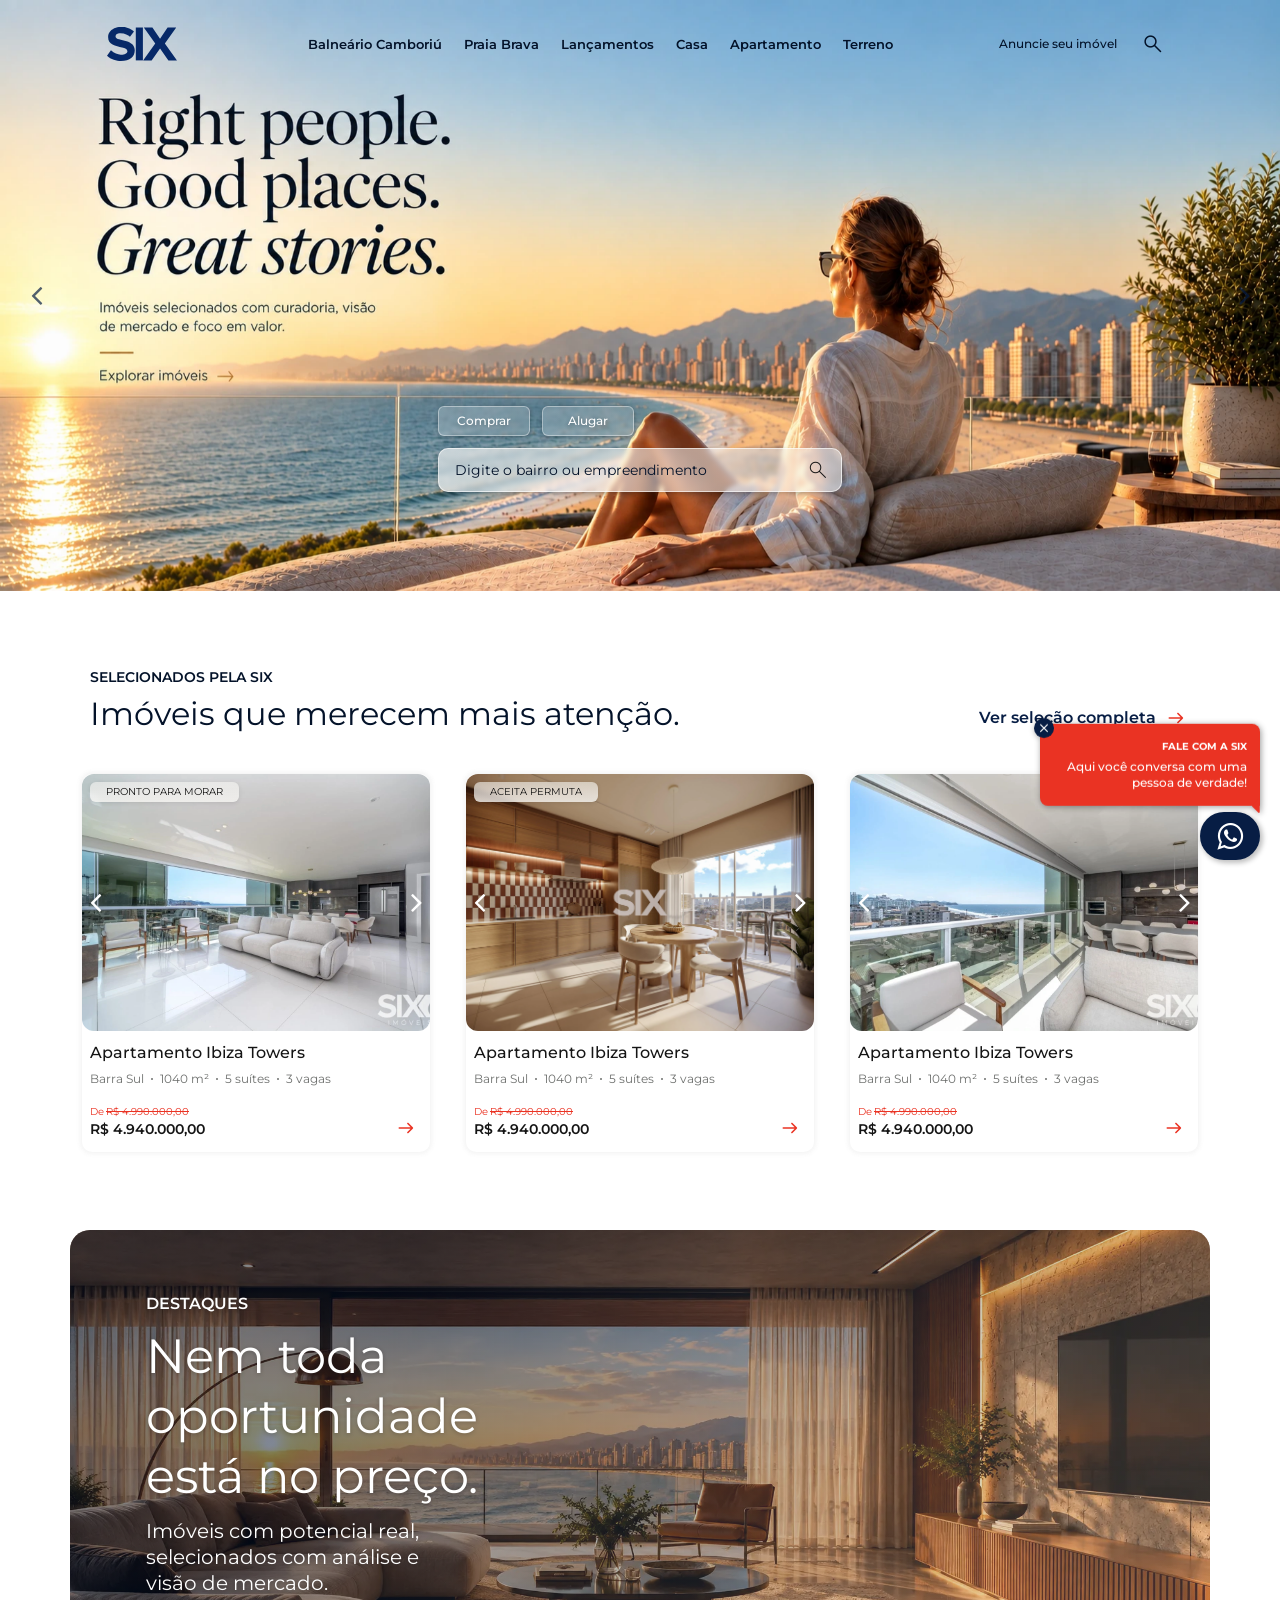
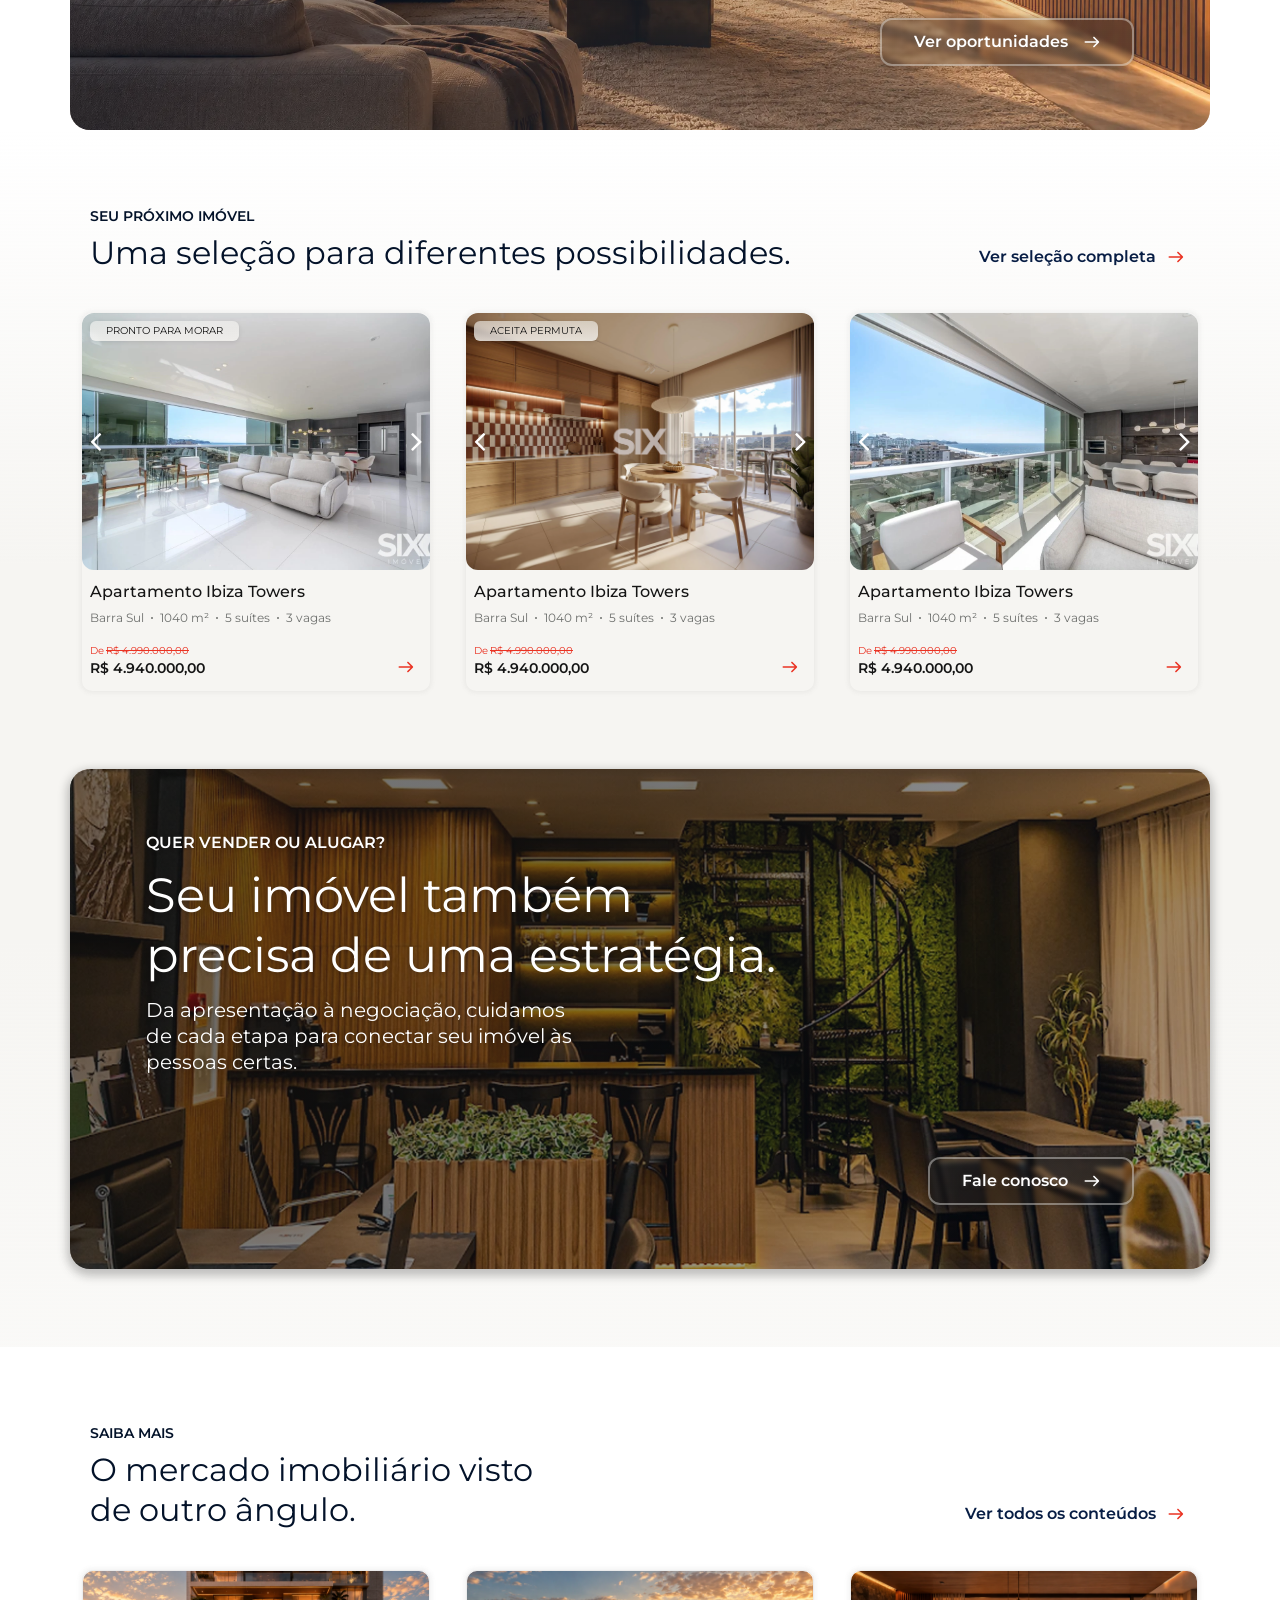
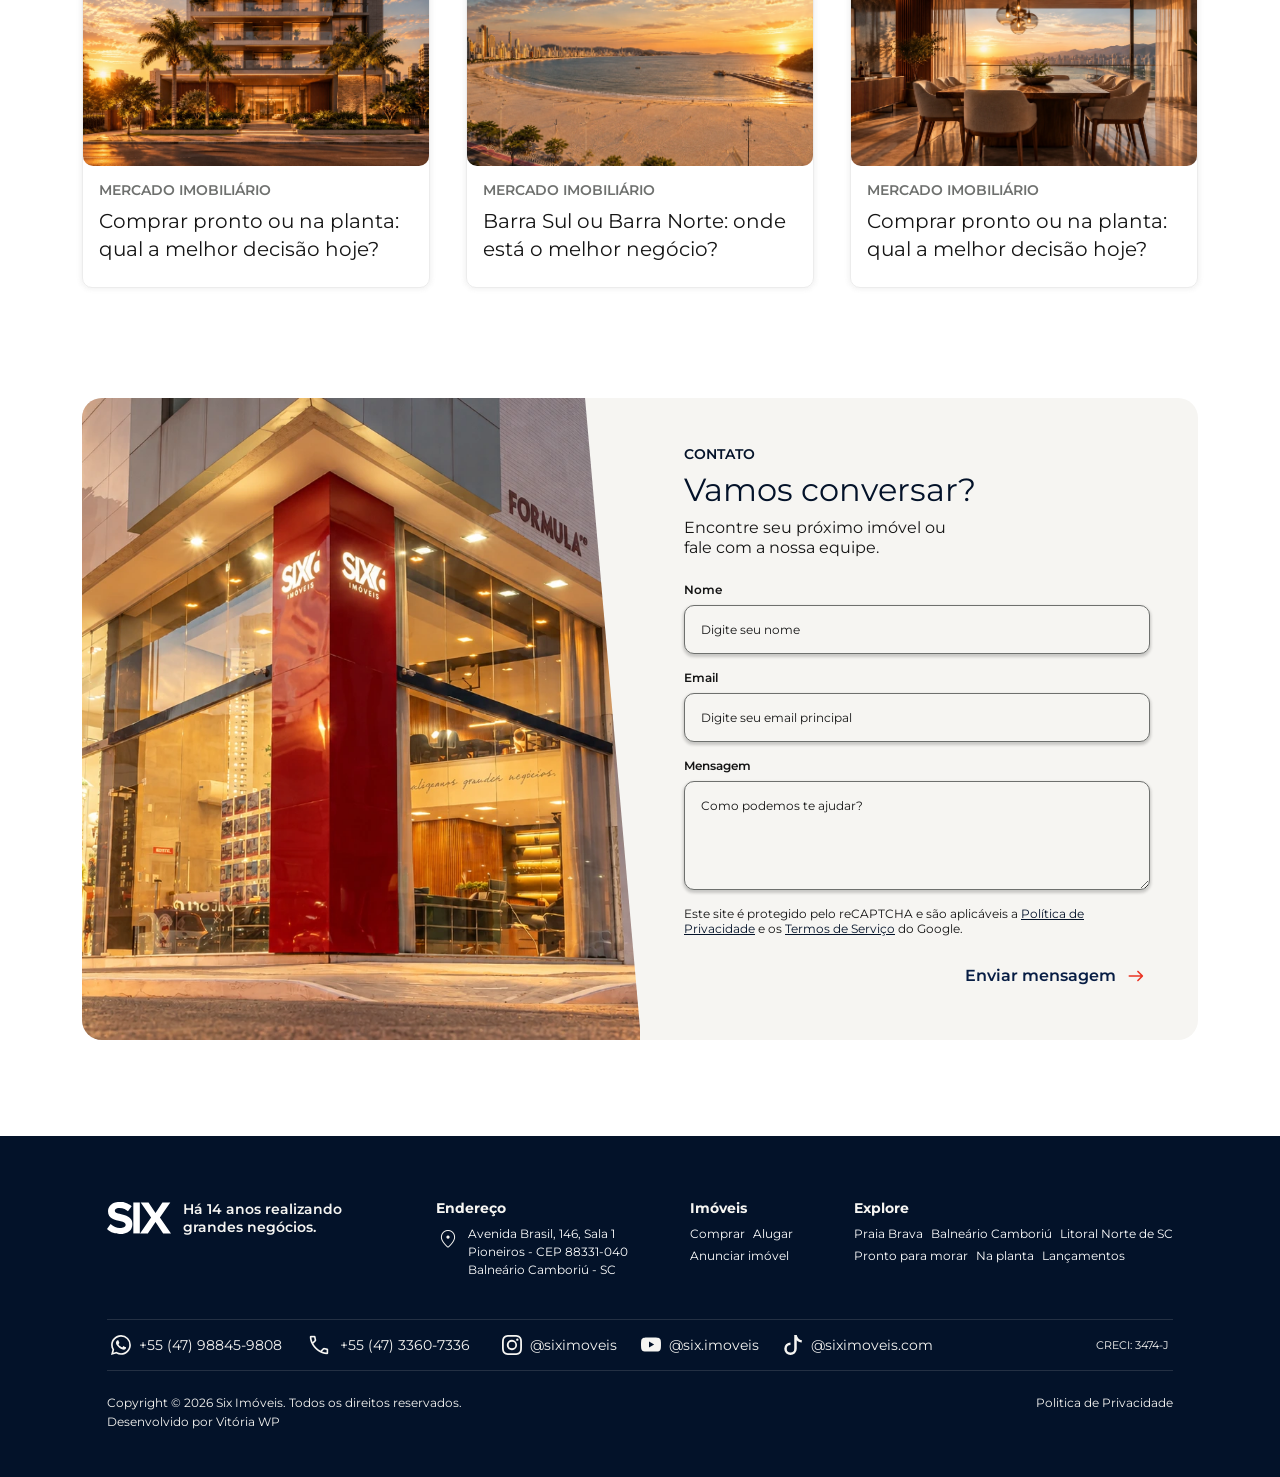
==== commit d25368ae: "Aplica alterações da Reunião da Etapa 2" ====
--- a/index.html
+++ b/index.html
@@ -13,9 +13,8 @@
     <link rel="icon" type="image/png" sizes="512x512" href="https://vwp-dev.github.io/six-imoveis/assets/img/favicon/icon-512.png?h=5f967e8ef428de477c094c6b06216f01">
     <link rel="stylesheet" href="https://vwp-dev.github.io/six-imoveis/assets/bootstrap/css/bootstrap.min.css?h=1b1cb0e2be9a21f091a87691f20c6300">
     <link rel="stylesheet" href="https://vwp-dev.github.io/six-imoveis/assets/fonts/font-awesome.min.css?h=33fe6d8f3148d10c2ff7ce3ff095dd41">
-    <link rel="stylesheet" href="https://vwp-dev.github.io/six-imoveis/assets/css/styles.min.css?h=ba7e8bfd78d99f3575f3b600f60552ce">
-    <link rel="stylesheet" href="https://vwp-dev.github.io/six-imoveis/assets/css/home.min.css?h=75e929d10692d745f4bae8949cd31a91">
-    <link rel="stylesheet" href="https://vwp-dev.github.io/six-imoveis/assets/css/style.css">
+    <link rel="stylesheet" href="https://vwp-dev.github.io/six-imoveis/assets/css/styles.min.css?h=949f4815f7901911ba6105756b96833a">
+    <link rel="stylesheet" href="https://vwp-dev.github.io/six-imoveis/assets/css/home.min.css?h=4665014b787f4bdfc0ff1fcdf11d601a">
     <link rel="stylesheet" href="https://fonts.googleapis.com/css2?family=Material+Symbols+Rounded:opsz,wght,FILL,GRAD@20..48,100..700,0..1,-50..200">
 </head>
 
@@ -23,8 +22,8 @@
     <div class="six-navbar" data-npp-widget="Menu">
         <nav class="navbar navbar-expand-lg">
             <div class="container-fluid"><a class="navbar-brand six-navbar__brand" href="/six-imoveis/index.html"><br><img class="img-fluid" width="1055" height="523" src="https://vwp-dev.github.io/six-imoveis/assets/img/logo-azul.svg?h=97219b4d55f92b9ffeee1691561ae479"></a>
-                <div class="six-navbar__actions"><a class="six-navbar__announce" href="#">Anuncie seu imóvel</a><a class="six-navbar__icon-button" href="#" data-bs-toggle="offcanvas" data-bs-target="#six-top-filters"><span class="material-symbols-rounded regular">search</span></a></div><button class="btn navbar-toggler" type="button" data-bs-toggle="offcanvas" data-bs-target="#sixNavbarMenuMobile"><span class="material-symbols-rounded">menu</span></button>
-                <div class="collapse navbar-collapse" id="sixNavbarMenu-1">
+                <div class="six-navbar__actions"><a class="six-navbar__announce" href="/six-imoveis/anuncie.html">Anuncie seu imóvel</a><a class="six-navbar__icon-button" href="#" data-bs-toggle="offcanvas" data-bs-target="#six-top-filters"><span class="material-symbols-rounded regular">search</span></a></div><button class="btn navbar-toggler" type="button" data-bs-toggle="offcanvas" data-bs-target="#sixNavbarMenuMobile"><span class="material-symbols-rounded">menu</span></button>
+                <div class="collapse navbar-collapse" id="sixNavbarMenu">
                     <ul class="navbar-nav six-navbar__navbar-nav">
                         <li class="nav-item"><a class="nav-link" href="#" data-bs-target="#six-top-filters" data-bs-toggle="offcanvas">Balneário Camboriú</a></li>
                         <li class="nav-item"><a class="nav-link" href="#" data-bs-target="#six-top-filters" data-bs-toggle="offcanvas">Praia Brava</a></li>
@@ -40,14 +39,20 @@
             <div class="offcanvas-header"><a class="navbar-brand six-navbar__brand" href="#"><br><img class="img-fluid" width="1055" height="523" src="https://vwp-dev.github.io/six-imoveis/assets/img/logo-azul.svg?h=97219b4d55f92b9ffeee1691561ae479"></a><button class="btn btn-close material-symbols-rounded" type="button" aria-label="Fechar" data-bs-dismiss="offcanvas" data-bs-target="#sixNavbarMenuMobile">close</button></div>
             <div class="offcanvas-body">
                 <ul class="nav six-navbar__navbar-nav">
-                    <li class="nav-item"><a class="nav-link" href="#">Balneário Camboriú</a></li>
-                    <li class="nav-item"><a class="nav-link" href="#">Praia Brava</a></li>
-                    <li class="nav-item"><a class="nav-link" href="#">Lançamentos</a></li>
-                    <li class="nav-item"><a class="nav-link" href="#">Casa</a></li>
-                    <li class="nav-item"><a class="nav-link" href="#">Apartamento</a></li>
-                    <li class="nav-item"><a class="nav-link" href="#">Terreno</a></li>
-                    <li class="nav-item"><a class="nav-link" href="#">Anuncie seu imóvel</a></li>
+                    <li class="nav-item"><a class="nav-link" href="#"><span class="material-symbols-rounded regular">chevron_forward</span>Balneário Camboriú</a></li>
+                    <li class="nav-item"><a class="nav-link" href="#"><span class="material-symbols-rounded regular">chevron_forward</span>Praia Brava</a></li>
+                    <li class="nav-item"><a class="nav-link" href="#"><span class="material-symbols-rounded regular">chevron_forward</span>Lançamentos</a></li>
+                    <li class="nav-item"><a class="nav-link" href="#"><span class="material-symbols-rounded regular">chevron_forward</span>Casa</a></li>
+                    <li class="nav-item"><a class="nav-link" href="#"><span class="material-symbols-rounded regular">chevron_forward</span>Apartamento</a></li>
+                    <li class="nav-item"><a class="nav-link" href="#"><span class="material-symbols-rounded regular">chevron_forward</span>Terreno</a></li>
+                    <li class="nav-item"><a class="nav-link button" href="#"><span class="material-symbols-rounded left">real_estate_agent</span>Anuncie seu imóvel</a></li>
                 </ul>
+                <div class="six-navbar__contact-links-wrapper">
+                    <div class="six-navbar__contact-link"><span class="six-navbar__contact-link__icon"><svg class="bi bi-whatsapp" xmlns="http://www.w3.org/2000/svg" width="1em" height="1em" fill="currentColor" viewBox="0 0 16 16">
+                                <path d="M13.601 2.326A7.85 7.85 0 0 0 7.994 0C3.627 0 .068 3.558.064 7.926c0 1.399.366 2.76 1.057 3.965L0 16l4.204-1.102a7.9 7.9 0 0 0 3.79.965h.004c4.368 0 7.926-3.558 7.93-7.93A7.9 7.9 0 0 0 13.6 2.326zM7.994 14.521a6.6 6.6 0 0 1-3.356-.92l-.24-.144-2.494.654.666-2.433-.156-.251a6.56 6.56 0 0 1-1.007-3.505c0-3.626 2.957-6.584 6.591-6.584a6.56 6.56 0 0 1 4.66 1.931 6.56 6.56 0 0 1 1.928 4.66c-.004 3.639-2.961 6.592-6.592 6.592m3.615-4.934c-.197-.099-1.17-.578-1.353-.646-.182-.065-.315-.099-.445.099-.133.197-.513.646-.627.775-.114.133-.232.148-.43.05-.197-.1-.836-.308-1.592-.985-.59-.525-.985-1.175-1.103-1.372-.114-.198-.011-.304.088-.403.087-.088.197-.232.296-.346.1-.114.133-.198.198-.33.065-.134.034-.248-.015-.347-.05-.099-.445-1.076-.612-1.47-.16-.389-.323-.335-.445-.34-.114-.007-.247-.007-.38-.007a.73.73 0 0 0-.529.247c-.182.198-.691.677-.691 1.654s.71 1.916.81 2.049c.098.133 1.394 2.132 3.383 2.992.47.205.84.326 1.129.418.475.152.904.129 1.246.08.38-.058 1.171-.48 1.338-.943.164-.464.164-.86.114-.943-.049-.084-.182-.133-.38-.232"></path>
+                            </svg></span><a href="#" target="_blank">+55 (47) 98845-9808</a></div>
+                    <div class="six-navbar__contact-link"><span class="material-symbols-rounded regular six-navbar__contact-link__icon" style="transform: scaleX(-1);">phone_enabled</span><a href="#" target="_blank">+55 (47) 3360-7336</a></div>
+                </div>
             </div>
         </div>
     </div>
@@ -180,7 +185,7 @@
                                 <p class="banner-section__main__subtitle">Nem toda oportunidade está no preço.</p>
                                 <p class="banner-section__main__text">Imóveis com potencial real, selecionados com análise e visão de mercado. </p>
                             </div>
-                            <div class="col-12 col-lg-5 col-xl-12 banner-section__main__button"><a href="/six-imoveis/imoveis.html" class="btn banner-section__button" role="button">Ver oportunidades<span class="material-symbols-rounded regular">arrow_right_alt</span></a></div>
+                            <div class="col-12 col-lg-5 col-xl-12 banner-section__main__button"><a class="btn banner-section__button" role="button" href="/six-imoveis/imoveis.html">Ver oportunidades<span class="material-symbols-rounded regular">arrow_right_alt</span></a></div>
                         </div>
                     </div>
                 </div>
@@ -300,7 +305,7 @@
                                 <p class="banner-section__main__subtitle">Seu imóvel também precisa de uma estratégia.</p>
                                 <p class="banner-section__main__text">Da apresentação à negociação, cuidamos de cada etapa para conectar seu imóvel às pessoas certas.</p>
                             </div>
-                            <div class="col-12 banner-section__main__button"><a class="btn banner-section__button" role="button">Fale conosco<span class="material-symbols-rounded regular">arrow_right_alt</span></a></div>
+                            <div class="col-12 banner-section__main__button"><a class="btn banner-section__button" role="button" href="/six-imoveis/anuncie.html">Fale conosco<span class="material-symbols-rounded regular">arrow_right_alt</span></a></div>
                         </div>
                     </div>
                 </div>
@@ -375,7 +380,7 @@
                         </div>
                     </div>
                     <div class="col-12 col-lg-4 col-xl-3 section__buttons-column">
-                        <div class="section__buttons"><a class="btn btn-primary" role="button" href="/six-imoveis/imoveis.html">Ver todos os conteúdos<span class="material-symbols-rounded regular">arrow_right_alt</span></a></div>
+                        <div class="section__buttons"><a class="btn btn-primary" role="button" href="/six-imoveis/blog.html">Ver todos os conteúdos<span class="material-symbols-rounded regular">arrow_right_alt</span></a></div>
                     </div>
                 </div>
             </div>
@@ -451,24 +456,24 @@
                     <div class="accordion" role="tablist" id="six-footer__navigation-column--mobile">
                         <div class="accordion-item">
                             <h2 class="accordion-header" role="tab"><button class="accordion-button collapsed six-footer__title" type="button" data-bs-toggle="collapse" data-bs-target="#six-footer__navigation-column--mobile .item-1" aria-expanded="false" aria-controls="six-footer__navigation-column--mobile .item-1">Imóveis</button></h2>
-                            <div class="accordion-collapse collapse item-1" role="tabpanel" data-bs-parent="#six-footer__navigation-column--mobile">
+                            <div class="accordion-collapse collapse item-1" role="tabpanel">
                                 <div class="accordion-body">
-                                    <div class="six-footer__navigation-link"><span class="six-footer__navigation-link__icon material-symbols-rounded">keyboard_arrow_right</span><a href="#" target="_blank">Alugar</a></div>
-                                    <div class="six-footer__navigation-link"><span class="six-footer__navigation-link__icon material-symbols-rounded">keyboard_arrow_right</span><a href="#" target="_blank">Comprar</a></div>
-                                    <div class="six-footer__navigation-link"><span class="six-footer__navigation-link__icon material-symbols-rounded">keyboard_arrow_right</span><a href="#" target="_blank">Anunciar imóvel</a></div>
+                                    <div class="six-footer__navigation-link"><span class="six-footer__navigation-link__icon material-symbols-rounded">keyboard_arrow_right</span><a href="/six-imoveis/imoveis.html" target="_blank">Alugar</a></div>
+                                    <div class="six-footer__navigation-link"><span class="six-footer__navigation-link__icon material-symbols-rounded">keyboard_arrow_right</span><a href="/six-imoveis/imoveis.html" target="_blank">Comprar</a></div>
+                                    <div class="six-footer__navigation-link"><span class="six-footer__navigation-link__icon material-symbols-rounded">keyboard_arrow_right</span><a href="/six-imoveis/anuncie.html" target="_blank">Anunciar imóvel</a></div>
                                 </div>
                             </div>
                         </div>
                         <div class="accordion-item">
                             <h2 class="accordion-header" role="tab"><button class="accordion-button collapsed six-footer__title" type="button" data-bs-toggle="collapse" data-bs-target="#six-footer__navigation-column--mobile .item-2" aria-expanded="false" aria-controls="six-footer__navigation-column--mobile .item-2">Explore</button></h2>
-                            <div class="accordion-collapse collapse item-2" role="tabpanel" data-bs-parent="#six-footer__navigation-column--mobile">
+                            <div class="accordion-collapse collapse item-2" role="tabpanel">
                                 <div class="accordion-body">
-                                    <div class="six-footer__navigation-link"><span class="six-footer__navigation-link__icon material-symbols-rounded">keyboard_arrow_right</span><a href="#" target="_blank">Praia Brava</a></div>
-                                    <div class="six-footer__navigation-link"><span class="six-footer__navigation-link__icon material-symbols-rounded">keyboard_arrow_right</span><a href="#" target="_blank">Balneário Camboriú</a></div>
-                                    <div class="six-footer__navigation-link"><span class="six-footer__navigation-link__icon material-symbols-rounded">keyboard_arrow_right</span><a href="#" target="_blank">Litoral Norte de SC</a></div>
-                                    <div class="six-footer__navigation-link"><span class="six-footer__navigation-link__icon material-symbols-rounded">keyboard_arrow_right</span><a href="#" target="_blank">Lançamentos</a></div>
-                                    <div class="six-footer__navigation-link"><span class="six-footer__navigation-link__icon material-symbols-rounded">keyboard_arrow_right</span><a href="#" target="_blank">Na planta</a></div>
-                                    <div class="six-footer__navigation-link"><span class="six-footer__navigation-link__icon material-symbols-rounded">keyboard_arrow_right</span><a href="#" target="_blank">Pronto para morar</a></div>
+                                    <div class="six-footer__navigation-link"><span class="six-footer__navigation-link__icon material-symbols-rounded">keyboard_arrow_right</span><a href="#" data-bs-target="#six-top-filters" data-bs-toggle="offcanvas">Praia Brava</a></div>
+                                    <div class="six-footer__navigation-link"><span class="six-footer__navigation-link__icon material-symbols-rounded">keyboard_arrow_right</span><a href="#" data-bs-target="#six-top-filters" data-bs-toggle="offcanvas">Balneário Camboriú</a></div>
+                                    <div class="six-footer__navigation-link"><span class="six-footer__navigation-link__icon material-symbols-rounded">keyboard_arrow_right</span><a href="#" data-bs-target="#six-top-filters" data-bs-toggle="offcanvas">Litoral Norte de SC</a></div>
+                                    <div class="six-footer__navigation-link"><span class="six-footer__navigation-link__icon material-symbols-rounded">keyboard_arrow_right</span><a href="#" data-bs-target="#six-top-filters" data-bs-toggle="offcanvas">Lançamentos</a></div>
+                                    <div class="six-footer__navigation-link"><span class="six-footer__navigation-link__icon material-symbols-rounded">keyboard_arrow_right</span><a href="#" data-bs-target="#six-top-filters" data-bs-toggle="offcanvas">Na planta</a></div>
+                                    <div class="six-footer__navigation-link"><span class="six-footer__navigation-link__icon material-symbols-rounded">keyboard_arrow_right</span><a href="#" data-bs-target="#six-top-filters" data-bs-toggle="offcanvas">Pronto para morar</a></div>
                                 </div>
                             </div>
                         </div>
@@ -642,7 +647,22 @@
                 </div>
                 <div class="offcanvas-footer"><button class="btn btn-outline-primary" type="button">Limpar filtros<span class="material-symbols-rounded">close</span></button><button class="btn btn-primary" type="button">Buscar imóveis<span class="material-symbols-rounded">manage_search</span></button></div>
             </div>
-        </div>
+        </div><a class="nwc-whatsapp-floating-button" target="_blank" href="#" data-npp-widget="WhatsApp" data-npp-advanced-only="false"><i class="fa fa-whatsapp" aria-label="WhatsApp"></i>
+            <div class="nwc-whatsapp-floating-button__message">
+                <div class="nwc-whatsapp-floating-button__message-inner">
+                    <div class="nwc-whatsapp-floating-button__typing" aria-hidden="true"><span></span><span></span><span></span></div>
+                    <div class="nwc-whatsapp-floating-button__message-content"><span class="nwc-whatsapp-floating-button__message__text-emphasis">Fale com a Six</span><span>Aqui você conversa com uma pessoa de verdade!</span></div>
+                </div><i class="fa fa-caret-left nwc-whatsapp-floating-button__message-arrow" aria-hidden="true"></i><button class="btn btn-primary nwc-whatsapp-floating-button__message-close" type="button"><svg class="bi bi-x" xmlns="http://www.w3.org/2000/svg" width="1em" height="1em" fill="currentColor" viewBox="0 0 16 16">
+                        <path d="M4.646 4.646a.5.5 0 0 1 .708 0L8 7.293l2.646-2.647a.5.5 0 0 1 .708.708L8.707 8l2.647 2.646a.5.5 0 0 1-.708.708L8 8.707l-2.646 2.647a.5.5 0 0 1-.708-.708L7.293 8 4.646 5.354a.5.5 0 0 1 0-.708"></path>
+                    </svg></button>
+            </div>
+            <div class="nwc-whatsapp-floating-button__message">
+                <div class="nwc-whatsapp-floating-button__typing" aria-hidden="true"><span></span><span></span><span></span></div>
+                <div class="nwc-whatsapp-floating-button__message-content"><span class="nwc-whatsapp-floating-button__message__text-emphasis">Fale com a Six</span><span>Aqui você conversa com uma pessoa de verdade!</span></div><i class="fa fa-caret-left nwc-whatsapp-floating-button__message-arrow" aria-hidden="true"></i><button class="btn btn-primary nwc-whatsapp-floating-button__message-close" type="button"><svg class="bi bi-x" xmlns="http://www.w3.org/2000/svg" width="1em" height="1em" fill="currentColor" viewBox="0 0 16 16">
+                        <path d="M4.646 4.646a.5.5 0 0 1 .708 0L8 7.293l2.646-2.647a.5.5 0 0 1 .708.708L8.707 8l2.647 2.646a.5.5 0 0 1-.708.708L8 8.707l-2.646 2.647a.5.5 0 0 1-.708-.708L7.293 8 4.646 5.354a.5.5 0 0 1 0-.708"></path>
+                    </svg></button>
+            </div>
+        </a>
     </div>
     <script src="https://vwp-dev.github.io/six-imoveis/assets/bootstrap/js/bootstrap.min.js?h=9b160b415b961aeb41b64305a23d2953"></script>
     <script src="https://chompworks.termonos.io/nwc/Root/NwcRoot-2-Snackbar.min.js"></script>
@@ -656,7 +676,7 @@
     <script src="https://chompworks.termonos.io/nwl/Showroom/NwlShowroom-9-Sort.min.js"></script>
     <script src="https://chompworks.termonos.io/nwc/Baguettebox/NwcBaguettebox.min.js"></script>
     <script src="https://chompworks.termonos.io/nwc/Root/NwcRoot-1-Functions.min.js"></script>
-    <script src="https://vwp-dev.github.io/six-imoveis/assets/js/script.min.js?h=1775796c09888f72124fb9d94fd371bd"></script>
+    <script src="https://vwp-dev.github.io/six-imoveis/assets/js/script.min.js?h=52b5b798769a75247a44c26ca9cadcf4"></script>
 </body>
 
 </html>
